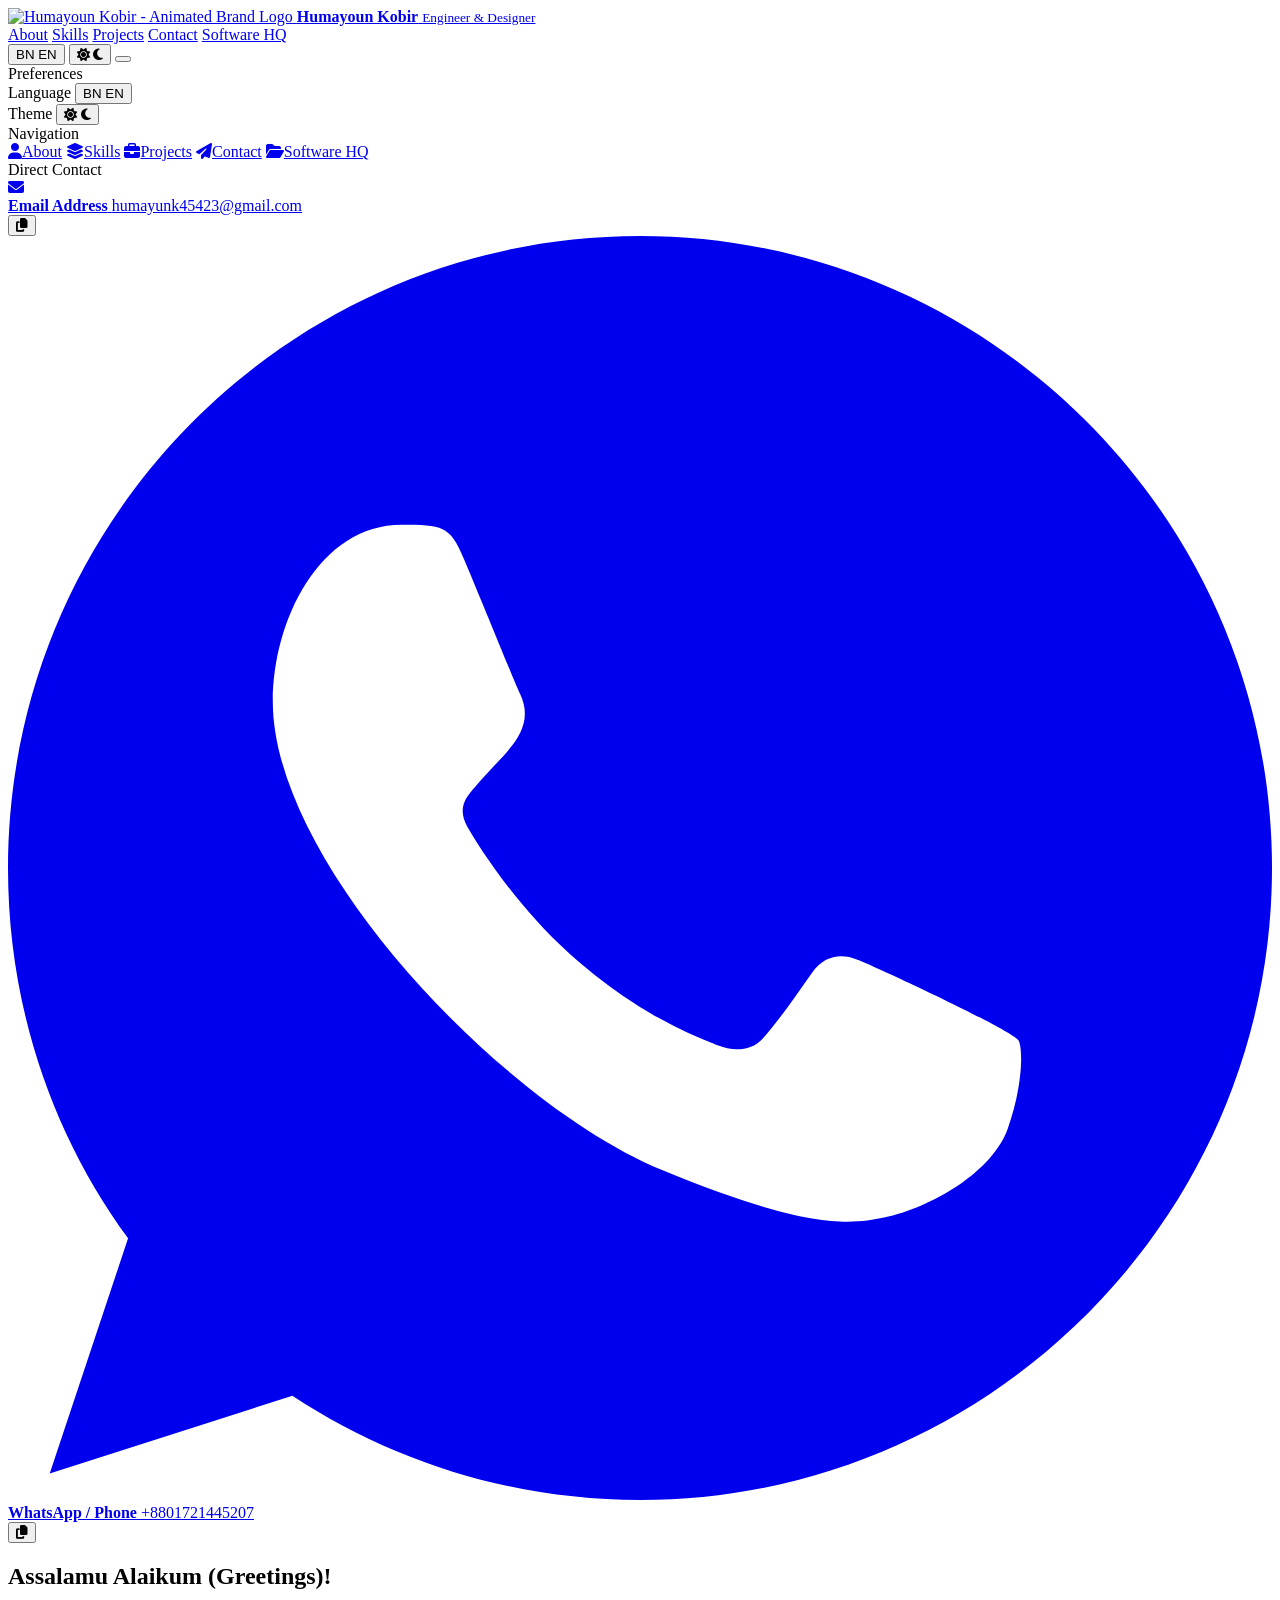
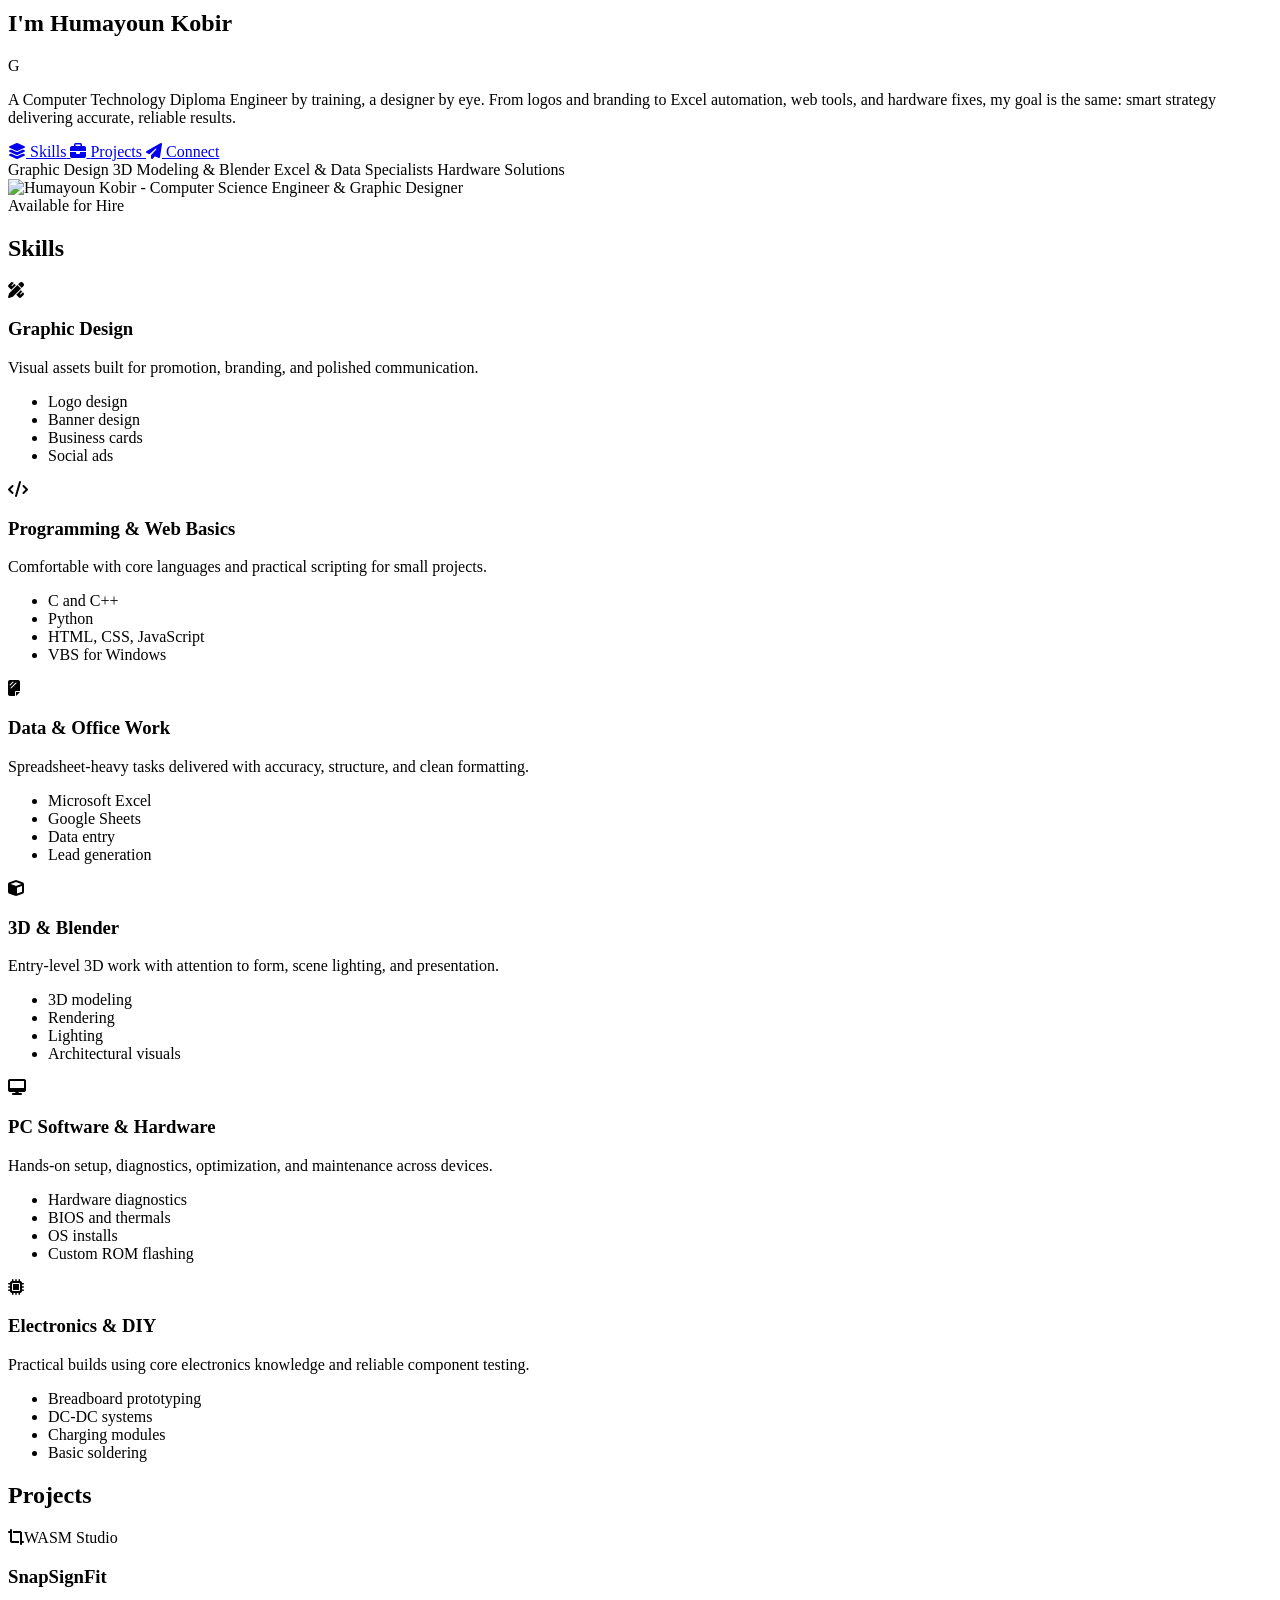
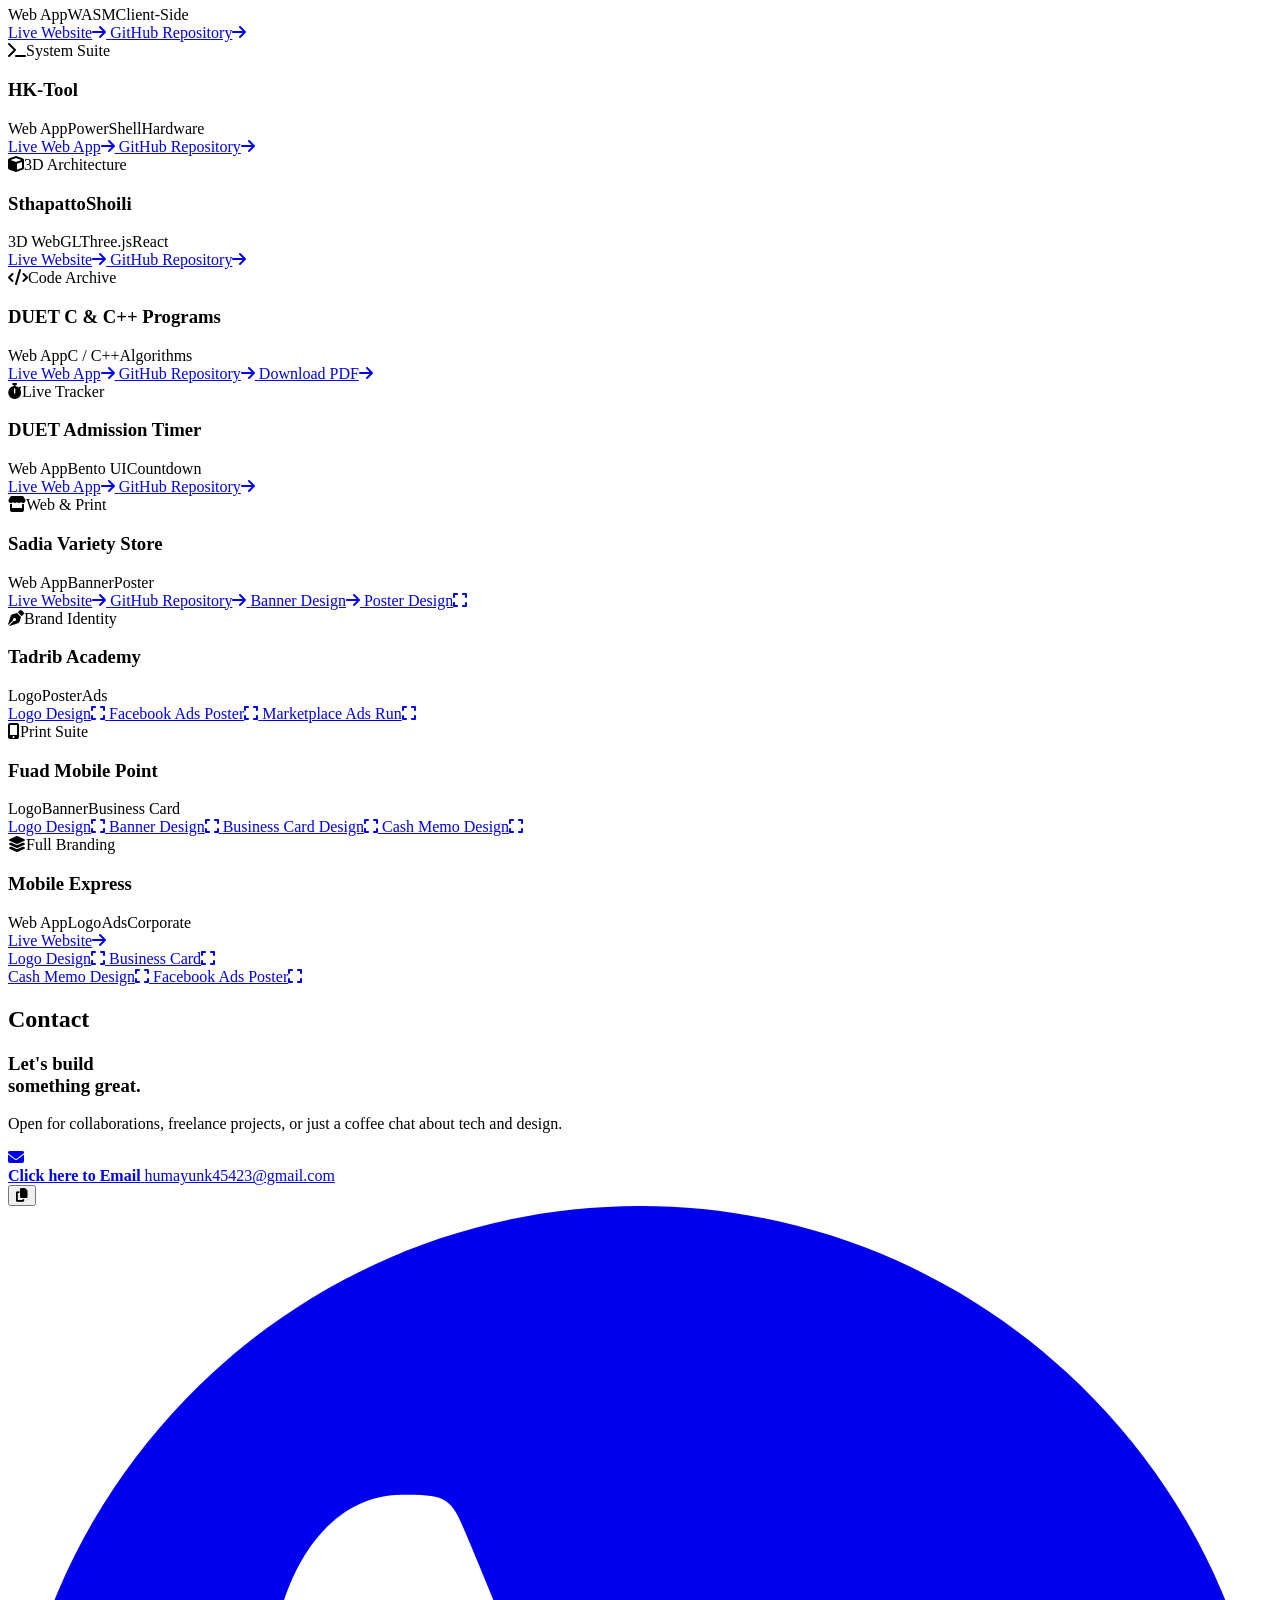
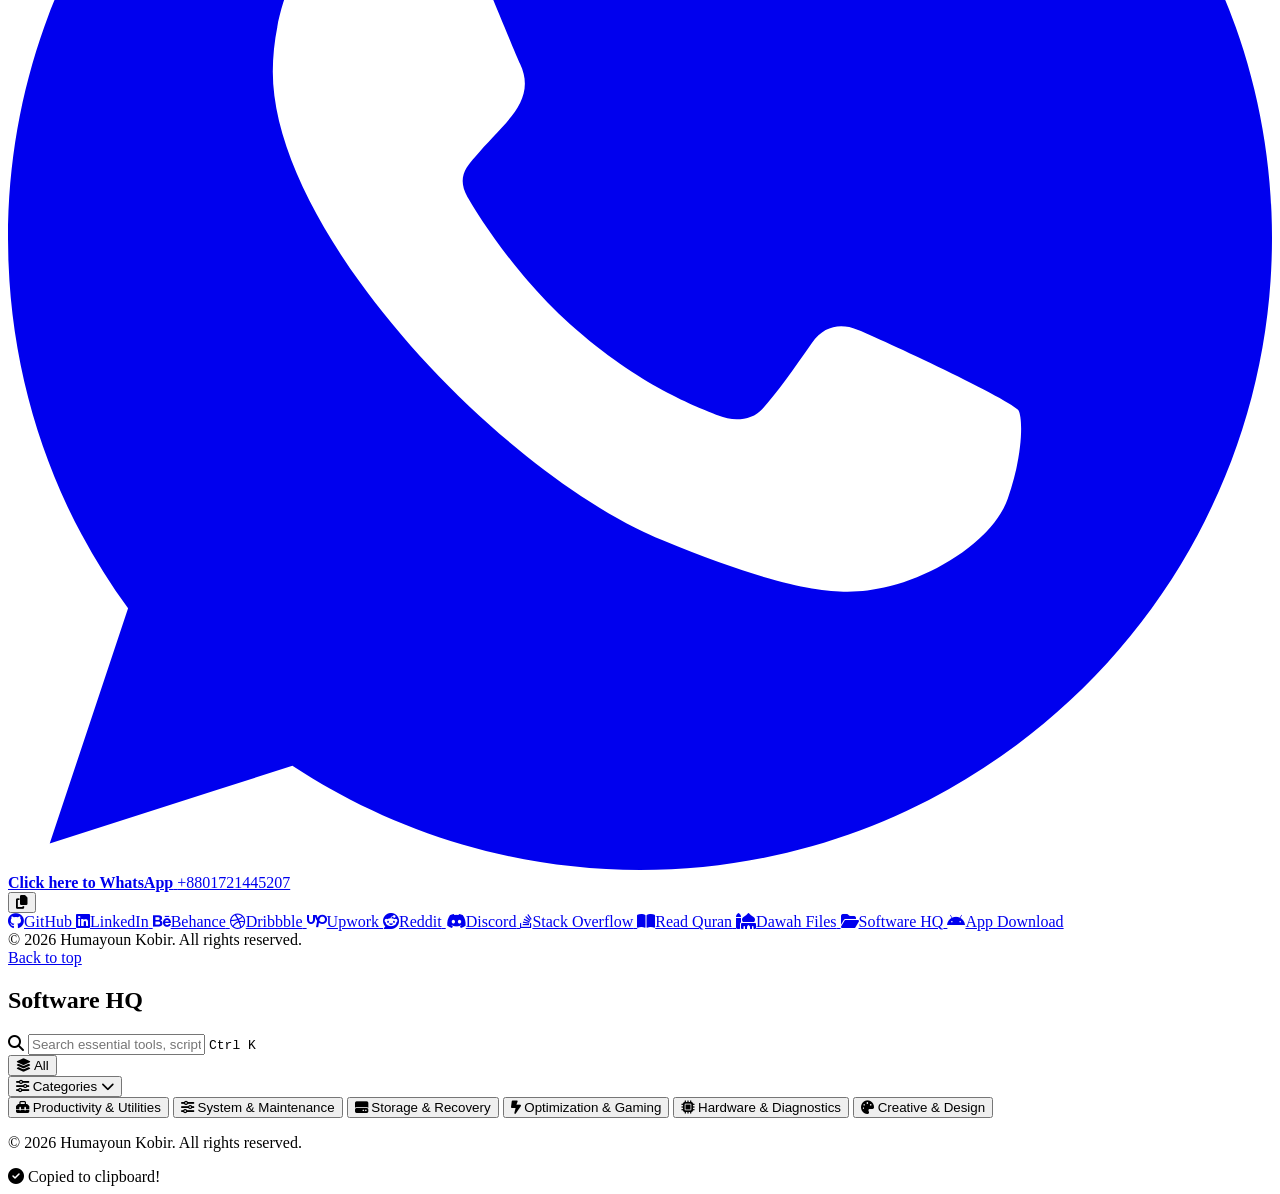
==== index.html @ 921bf29c "Upgrading to Yandex SEO" ====
<!DOCTYPE html>
<html lang="en" data-theme="light">

<head>
    <meta charset="UTF-8">
    <!-- Critical: Theme & Language Sync (runs before render to prevent flash) -->
    <script>
    (function(){
        var savedTheme = localStorage.getItem('portfolio-theme');
        var preferredTheme = savedTheme || (window.matchMedia('(prefers-color-scheme: dark)').matches ? 'dark' : 'light');
        document.documentElement.setAttribute('data-theme', preferredTheme);
        var meta = document.querySelector('meta[name="theme-color"]');
        if(meta) meta.setAttribute('content', preferredTheme === 'dark' ? '#0b0b0b' : '#ffffff');
        if (window.location.hash) { document.documentElement.style.scrollBehavior = 'auto'; }
        var savedLang = localStorage.getItem('portfolio-lang') || 'en';
        document.documentElement.setAttribute('data-lang', savedLang);
        document.documentElement.setAttribute('lang', savedLang);
        if (document.fonts) {
            document.fonts.load('400 1em "Hind Siliguri"');
            document.fonts.load('600 1em "Hind Siliguri"');
            document.fonts.load('700 1em "Hind Siliguri"');
        }
        try {
            var navEntries = window.performance && performance.getEntriesByType && performance.getEntriesByType('navigation');
            var isReload = navEntries && navEntries.length > 0 ? navEntries[0].type === 'reload' : (window.performance && performance.navigation && performance.navigation.type === 1);
            if (sessionStorage.getItem('sl_seen') === '1' && !isReload) {
                document.documentElement.classList.add('sl-bypass');
            }
        } catch (e) {}
    })();
    </script>
    <meta name="viewport" content="width=device-width, initial-scale=1.0">
    <meta name="theme-color" content="#ffffff">
    <link rel="canonical" href="https://humayounkobir.vercel.app/">
    <meta name="robots" content="index, follow, max-image-preview:large, max-snippet:-1, max-video-preview:-1">
    <meta name="googlebot" content="index, follow, max-snippet:-1, max-image-preview:large, max-video-preview:-1">
    <meta name="bingbot" content="index, follow, max-snippet:-1, max-image-preview:large, max-video-preview:-1">
    <meta name="yandex" content="index, follow">
    <meta name="author" content="Humayoun Kobir (Humayun Kabir / হুমায়ূন কবির)">
    <title>Humayoun Kobir | Diploma Engineer & Designer Portfolio</title>
    <meta name="google-site-verification" content="gbt7W1P_KD8WHElfmbnvi2pdLBGnUWCK617A8bAZdS8" />
    <meta name="yandex-verification" content="63a5010cfd8a2f67" />
    <meta name="geo.region" content="BD">
    <meta name="geo.placename" content="Bangladesh">
    <meta name="description"
        content="Official portfolio of Humayoun Kobir (Humayun Kabir / হুমায়ূন কবির) — Diploma Engineer, Designer, 3D Visualizer, and Software HQ creator in Bangladesh.">
    <meta name="keywords"
        content="Humayoun Kobir, Humayun Kabir, হুমায়ূন কবির, হুমায়ুন কবির, Diploma Engineer, Computer Science Engineer, Graphic Designer, 3D Visualizer, Blender, PC Hardware Specialist, Software HQ, humayunk45423, Bangladesh">

    <!-- Dublin Core Metadata (Semantic Web / Academic & Entity Crawlers) -->
    <meta name="DC.title" content="Humayoun Kobir | Diploma Engineer & Designer Portfolio">
    <meta name="DC.creator" content="Humayoun Kobir (Humayun Kabir)">
    <meta name="DC.subject" content="Computer Science, Graphic Design, 3D Modeling, Blender, Software HQ, PC Hardware Optimization">
    <meta name="DC.description" content="Official website and portfolio of Humayoun Kobir (Humayun Kabir / হুমায়ূন কবির), Computer Science Diploma Engineer and Graphic Designer in Bangladesh.">
    <meta name="DC.publisher" content="Humayoun Kobir">
    <meta name="DC.language" content="en, bn">

    <!-- Open Graph / Facebook / LinkedIn / WhatsApp -->
    <meta property="og:type" content="profile">
    <meta property="og:site_name" content="Humayoun Kobir Portfolio">
    <meta property="og:title" content="Humayoun Kobir | Diploma Engineer & Designer Portfolio">
    <meta property="og:description"
        content="Official portfolio of Humayoun Kobir (Humayun Kabir / হুমায়ূন কবির) — Diploma Engineer, Graphic Designer, and 3D Visualizer.">
    <meta property="og:url" content="https://humayounkobir.vercel.app/">
    <meta property="og:image" content="https://humayounkobir.vercel.app/assets/site-images/refined.webp">
    <meta property="og:image:type" content="image/webp">
    <meta property="og:image:alt" content="Humayoun Kobir - Portfolio Preview">
    <meta property="og:locale" content="en_US">
    <meta property="og:locale:alternate" content="bn_BD">
    <meta property="profile:first_name" content="Humayoun">
    <meta property="profile:last_name" content="Kobir">
    <meta property="profile:username" content="humayunk45423">
    <meta property="og:see_also" content="https://github.com/humayunk45423">
    <meta property="og:see_also" content="https://www.linkedin.com/in/humayounkobir/">
    <meta property="og:see_also" content="https://www.behance.net/humayunk45423">
    <meta property="og:see_also" content="https://dribbble.com/humayunk45423">
    <meta property="og:see_also" content="https://www.upwork.com/freelancers/~019f94538da41f401d">

    <!-- Twitter / X Cards -->
    <meta name="twitter:card" content="summary_large_image">
    <meta name="twitter:url" content="https://humayounkobir.vercel.app/">
    <meta name="twitter:title" content="Humayoun Kobir | Diploma Engineer & Designer Portfolio">
    <meta name="twitter:description"
        content="Official portfolio of Humayoun Kobir (Humayun Kabir) — Computer Science Engineer, Graphic Designer, and Software HQ Creator.">
    <meta name="twitter:image" content="https://humayounkobir.vercel.app/assets/site-images/refined.webp">
    <meta name="twitter:image:alt" content="Humayoun Kobir - Portfolio Preview">
    <meta name="format-detection" content="telephone=no">

    <!-- SEO JSON-LD Master Entity Graph (State-of-the-art Knowledge Graph Entity Resolution) -->
    <script type="application/ld+json">
    {
      "@context": "https://schema.org",
      "@graph": [
        {
          "@type": "Person",
          "@id": "https://humayounkobir.vercel.app/#person",
          "name": "Humayoun Kobir",
          "givenName": "Humayoun",
          "familyName": "Kobir",
          "additionalName": "Kabir",
          "alternateName": [
            "Humayun Kabir",
            "Humayun Kobir",
            "Humayoun Kabir",
            "Md. Humayoun Kobir",
            "Md. Humayun Kabir",
            "হুমায়ূন কবির",
            "হুমায়ুন কবির",
            "মোঃ হুমায়ূন কবির",
            "humayunk45423"
          ],
          "disambiguatingDescription": "Humayoun Kobir (widely known as Humayun Kabir or হুমায়ূন কবির) is a Bangladeshi Computer Science Diploma Engineer, Graphic Designer, 3D Visualizer, and creator of Software HQ.",
          "jobTitle": [
            "Computer Science Engineer",
            "Diploma Engineer",
            "Graphic Designer",
            "3D Visualizer",
            "Hardware Specialist"
          ],
          "hasOccupation": [
            {
              "@type": "Occupation",
              "name": "Graphic Designer",
              "skills": "Logo Design, Branding, Banner Design, Adobe Illustrator, Adobe Photoshop"
            },
            {
              "@type": "Occupation",
              "name": "Computer Science Diploma Engineer",
              "skills": "Hardware Diagnostics, Windows Optimization, PC Maintenance, Scripting, Python, C, C++"
            },
            {
              "@type": "Occupation",
              "name": "3D Visualizer",
              "skills": "Blender 3D, Architectural Visuals, Product Modeling, Scene Lighting"
            }
          ],
          "url": "https://humayounkobir.vercel.app/",
          "image": "https://humayounkobir.vercel.app/assets/site-images/refined.webp",
          "nationality": {
            "@type": "Country",
            "name": "Bangladesh"
          },
          "address": {
            "@type": "PostalAddress",
            "addressCountry": "Bangladesh"
          },
          "knowsLanguage": ["en", "bn"],
          "sameAs": [
            "https://github.com/humayunk45423",
            "https://www.linkedin.com/in/humayounkobir/",
            "https://www.behance.net/humayunk45423",
            "https://dribbble.com/humayunk45423",
            "https://www.upwork.com/freelancers/~019f94538da41f401d",
            "https://stackoverflow.com/users/20905785",
            "https://www.reddit.com/user/Great_Media_7280/"
          ],
          "knowsAbout": [
            "Computer Science", 
            "Graphic Design", 
            "3D Modeling", 
            "Blender", 
            "Microsoft Excel", 
            "Hardware Optimization",
            "PC Maintenance",
            "Android ROM Flashing",
            "Software HQ",
            "Software Architecture"
          ],
          "hasOfferCatalog": [
            {
              "@type": "OfferCatalog",
              "name": "Published Web Applications & Software Utilities",
              "itemListElement": [
                {
                  "@type": "WebApplication",
                  "name": "DUET Code",
                  "url": "https://duetcode.vercel.app/",
                  "description": "DUET admission syllabus basic C & C++ programming platform with offline PDF and APK."
                },
                {
                  "@type": "WebApplication",
                  "name": "SnapSignFit",
                  "url": "https://snapsignfit.vercel.app/",
                  "description": "100% client-side photo & signature auto-formatter for Bangladesh govt forms."
                },
                {
                  "@type": "SoftwareApplication",
                  "name": "HK-Tool",
                  "url": "https://hktool.vercel.app/",
                  "description": "Zero-install Windows hardware health inspection & resale valuation utility."
                }
              ]
            },
            {
              "@type": "OfferCatalog",
              "name": "Professional Engineering & Creative Services",
              "itemListElement": [
                {
                  "@type": "Offer",
                  "itemOffered": {
                    "@type": "Service",
                    "name": "Graphic Design & Branding",
                    "description": "Logos, banners, brand identity packages, business cards, and social media advertising."
                  }
                },
                {
                  "@type": "Offer",
                  "itemOffered": {
                    "@type": "Service",
                    "name": "3D Modeling & Rendering",
                    "description": "Blender 3D visual models, architectural previews, and realistic rendering."
                  }
                },
                {
                  "@type": "Offer",
                  "itemOffered": {
                    "@type": "Service",
                    "name": "Data Management & Office Support",
                    "description": "Advanced Microsoft Excel, Google Sheets, lead generation, and structured data entry."
                  }
                },
                {
                  "@type": "Offer",
                  "itemOffered": {
                    "@type": "Service",
                    "name": "Hardware & PC Optimization",
                    "description": "Hardware diagnostics, thermal optimization, BIOS setup, and Windows maintenance."
                  }
                }
              ]
            }
          ]
        },
        {
          "@type": "WebSite",
          "@id": "https://humayounkobir.vercel.app/#website",
          "url": "https://humayounkobir.vercel.app/",
          "name": "Humayoun Kobir (Humayun Kabir) - Official Portfolio & Software HQ",
          "alternateName": [
            "Humayun Kabir Portfolio",
            "Humayoun Kobir Portfolio",
            "হুমায়ূন কবির পোর্টফোলিও",
            "Software HQ by Humayoun Kobir",
            "হুমায়ূন কবির সফটওয়্যার এইচকিউ"
          ],
          "description": "Official website and portfolio of Humayoun Kobir (Humayun Kabir / হুমায়ূন কবির), featuring computer engineering projects, creative design work, 3D modeling, and Software HQ repository.",
          "publisher": {"@id": "https://humayounkobir.vercel.app/#person"},
          "inLanguage": ["en", "bn"]
        },
        {
          "@type": "ProfilePage",
          "@id": "https://humayounkobir.vercel.app/#profilepage",
          "url": "https://humayounkobir.vercel.app/",
          "name": "Humayoun Kobir (Humayun Kabir) - Official Portfolio & Profile",
          "isPartOf": {"@id": "https://humayounkobir.vercel.app/#website"},
          "about": {"@id": "https://humayounkobir.vercel.app/#person"},
          "mainEntity": {"@id": "https://humayounkobir.vercel.app/#person"},
          "inLanguage": ["en", "bn"]
        },
        {
          "@type": "CreativeWork",
          "name": "Sadia Variety Store Branding",
          "author": {"@id": "https://humayounkobir.vercel.app/#person"},
          "description": "Full branding and visual identity for Sadia Variety Store.",
          "url": "https://sadiastore.vercel.app"
        },
        {
          "@type": "SoftwareSourceCode",
          "@id": "https://humayounkobir.vercel.app/#sourcecode",
          "name": "Portfolio",
          "codeRepository": "https://github.com/humayunk45423/Portfolio",
          "programmingLanguage": ["HTML5", "CSS3", "JavaScript"],
          "url": "https://humayounkobir.vercel.app/",
          "author": {"@id": "https://humayounkobir.vercel.app/#person"},
          "isPartOf": {"@id": "https://humayounkobir.vercel.app/#website"}
        }
      ]
    }
    </script>

    <link rel="icon" type="image/svg+xml" href="assets/site-images/Name%20logo.svg">
    <link rel="apple-touch-icon" href="assets/site-images/Name%20logo.svg">
    <link rel="manifest" href="site.webmanifest">
    <meta name="referrer" content="strict-origin-when-cross-origin">

    <!-- Ultra Performance: Resource Hints -->
    <link rel="preconnect" href="https://fonts.googleapis.com">
    <link rel="preconnect" href="https://fonts.gstatic.com" crossorigin>
    <link rel="preconnect" href="https://cdnjs.cloudflare.com">
    <link rel="dns-prefetch" href="https://fonts.googleapis.com">
    <link rel="dns-prefetch" href="https://fonts.gstatic.com">
    <link rel="dns-prefetch" href="https://cdnjs.cloudflare.com">

    <!-- Preload Critical Above-The-Fold LCP Image -->
    <link rel="preload" as="image" href="assets/site-images/refined.webp" type="image/webp">

    <!-- Preload All 4 Hind Siliguri Bengali Font Subsets (400, 500, 600, 700 - Zero FOUT) -->
    <link rel="preload" href="https://fonts.gstatic.com/s/hindsiliguri/v14/ijwTs5juQtsyLLR5jN4cxBEoTI7ax9k0.woff2" as="font" type="font/woff2" crossorigin>
    <link rel="preload" href="https://fonts.gstatic.com/s/hindsiliguri/v14/ijwOs5juQtsyLLR5jN4cxBEoRG_50vQVKxGv.woff2" as="font" type="font/woff2" crossorigin>
    <link rel="preload" href="https://fonts.gstatic.com/s/hindsiliguri/v14/ijwOs5juQtsyLLR5jN4cxBEoREP-0vQVKxGv.woff2" as="font" type="font/woff2" crossorigin>
    <link rel="preload" href="https://fonts.gstatic.com/s/hindsiliguri/v14/ijwOs5juQtsyLLR5jN4cxBEoRCf_0vQVKxGv.woff2" as="font" type="font/woff2" crossorigin>

    <!-- Typography: Pure Modern System (Manrope for EN, Hind Siliguri for BN) -->
    <link href="https://fonts.googleapis.com/css2?family=Hind+Siliguri:wght@400;500;600;700&family=Manrope:wght@400;500;600;700;800;900&display=swap" rel="stylesheet">
    <noscript>
        <link href="https://fonts.googleapis.com/css2?family=Hind+Siliguri:wght@400;500;600;700&family=Manrope:wght@400;500;600;700;800;900&display=swap"
            rel="stylesheet">
        <style>
            .reveal {
                opacity: 1 !important;
                transform: none !important;
            }

            #typing {
                display: none !important;
            }
        </style>
    </noscript>
    <link rel="stylesheet" href="https://cdnjs.cloudflare.com/ajax/libs/font-awesome/6.5.0/css/all.min.css"
        media="print" onload="this.media='all'">

    <link rel="stylesheet" href="style.css?v=32">
    <link rel="stylesheet" href="files.css?v=32">

    <style id="sl-critical-css">
/* ==========================================================================
   HUMAYOUN KOBIR PORTFOLIO — BESPOKE SITE LOADER (v1.0.0)
   Precision CAD Drafting Reticle & Interlocking HK Brand Core
   Paints synchronously before paint; 0 CLS, 60fps GPU transforms
   ========================================================================== */

#site-loader {
  --sl-bg: #ffffff;
  --sl-fg: #050505;
  --sl-accent: #ff6b00;
  --sl-sec: #165844;
  --sl-subtle: rgba(5, 5, 5, 0.08);
  --sl-muted: rgba(5, 5, 5, 0.52);
  --sl-ease: cubic-bezier(0.22, 1, 0.36, 1);
  position: fixed;
  inset: 0;
  z-index: 2147483000;
  display: grid;
  place-items: center;
  background: var(--sl-bg);
  color: var(--sl-fg);
  font-family: var(--font-primary, 'BanglaOneClean', 'Manrope', 'Hind Siliguri', -apple-system, BlinkMacSystemFont, 'Segoe UI', Roboto, sans-serif);
  opacity: 1;
  visibility: visible;
  transition: opacity 0.5s var(--sl-ease), visibility 0s 0.5s;
  will-change: opacity;
  contain: strict;
  user-select: none;
  -webkit-font-smoothing: antialiased;
}

html[data-theme="dark"] #site-loader {
  --sl-bg: #070707;
  --sl-fg: #fdfdfd;
  --sl-accent: #ff6b00;
  --sl-sec: #2a9d8f;
  --sl-subtle: rgba(253, 253, 253, 0.08);
  --sl-muted: rgba(253, 253, 253, 0.6);
}

#site-loader.is-done {
  opacity: 0;
  visibility: hidden;
  pointer-events: none;
}

/* Bypass display when already seen in current session unless hard reload */
html.sl-bypass #site-loader {
  display: none !important;
}

html.sl-bypass.sl-lock {
  overflow: auto !important;
}

.sl-stage {
  display: flex;
  flex-direction: column;
  align-items: center;
  text-align: center;
  gap: 1.15rem;
  max-width: 90vw;
}

/* CAD Drafting Reticle Outer Vessel */
.sl-reticle {
  position: relative;
  width: 112px;
  height: 112px;
  display: grid;
  place-items: center;
}

.sl-reticle-svg {
  position: absolute;
  inset: 0;
  width: 100%;
  height: 100%;
  overflow: visible;
  pointer-events: none;
}

.sl-arc-rotate {
  transform-origin: 56px 56px;
  animation: sl-spin 2.8s linear infinite;
  will-change: transform;
}

.sl-dashed-ring {
  transform-origin: 56px 56px;
  animation: sl-spin-reverse 14s linear infinite;
  will-change: transform;
}

@keyframes sl-spin {
  to { transform: rotate(360deg); }
}

@keyframes sl-spin-reverse {
  to { transform: rotate(-360deg); }
}

/* Central Circular Brand Emblem */
.sl-logo-bezel {
  width: 62px;
  height: 62px;
  border-radius: 50%;
  background: #ffffff;
  display: flex;
  align-items: center;
  justify-content: center;
  box-shadow: 0 4px 18px rgba(0, 0, 0, 0.1), 0 0 0 1px var(--sl-subtle);
  overflow: hidden;
  position: relative;
  z-index: 2;
  transition: transform 0.4s var(--sl-ease), box-shadow 0.4s var(--sl-ease);
}

html[data-theme="dark"] .sl-logo-bezel {
  background: #ffffff;
  box-shadow: 0 4px 22px rgba(0, 0, 0, 0.6), 0 0 0 1px rgba(255, 107, 0, 0.28), 0 0 18px rgba(255, 107, 0, 0.16);
}

.sl-logo-svg {
  width: 52px;
  height: 52px;
  display: block;
}

.sl-logo-bg {
  fill: #ffffff;
}

.sl-logo-mark {
  fill: #000000;
}

html[data-theme="dark"] .sl-logo-bg {
  fill: #ffffff;
}

html[data-theme="dark"] .sl-logo-mark {
  fill: #000000;
}

.sl-logo-img {
  width: 52px;
  height: 52px;
  object-fit: contain;
  border-radius: 50%;
  display: block;
}

/* Microcopy in Site Voice — Symmetrically Balanced 3-Element Tier (~220px length) */
.sl-copy {
  display: flex;
  flex-direction: column;
  align-items: center;
  gap: 0.45rem;
  width: auto;
}

/* 1. Author Name — Holographic Reflective Card Sheen & Interchanging Gradient */
.sl-brand-name {
  display: inline-block;
  font-size: 1.56rem;
  font-weight: 800;
  letter-spacing: 0.038em;
  line-height: 1.22;
  text-align: center;
  white-space: nowrap;
  padding: 0 0.25em 0 0.05em; /* Crucial: padding-right prevents WebKit letter-spacing text-clip cutoff on final glyph */
  background: linear-gradient(
    115deg,
    #047857 0%,
    #059669 20%,
    #10b981 35%,
    #6ee7b7 46%,
    #ffffff 50%,
    #6ee7b7 54%,
    #10b981 65%,
    #059669 80%,
    #047857 100%
  );
  background-size: 250% 100%;
  -webkit-background-clip: text;
  -webkit-text-fill-color: transparent;
  animation: sl-sheen 3.2s ease-in-out infinite;
  filter: drop-shadow(0 2px 10px rgba(16, 185, 129, 0.42)) drop-shadow(0 0 1px rgba(255, 255, 255, 0.6));
}

html[data-theme="dark"] .sl-brand-name {
  background: linear-gradient(
    115deg,
    #ff6200 0%,
    #ff7c0a 18%,
    #ff981a 32%,
    #ffc266 44%,
    #ffffff 50%,
    #ffc266 56%,
    #ff981a 68%,
    #ff7c0a 82%,
    #ff6200 100%
  );
  background-size: 250% 100%;
  -webkit-background-clip: text;
  -webkit-text-fill-color: transparent;
  animation: sl-sheen 3.2s ease-in-out infinite;
  filter: drop-shadow(0 0 0.5px rgba(255, 255, 255, 0.95))
          drop-shadow(0 0 5px rgba(255, 120, 0, 0.8))
          drop-shadow(0 0 16px rgba(255, 95, 0, 0.42));
}

@keyframes sl-sheen {
  0% {
    background-position: 120% center;
  }
  50% {
    background-position: -120% center;
  }
  100% {
    background-position: 120% center;
  }
}

/* 2. Initializing Status Microcopy — Symmetrically Calibrated to match Name Length */
.sl-status-text {
  display: inline-block;
  font-size: 0.675rem;
  letter-spacing: 0.315em;
  text-transform: uppercase;
  color: var(--sl-muted);
  font-weight: 600;
  text-align: center;
  white-space: nowrap;
  line-height: 1.2;
}

/* Clean standard fallback exclusively for Bengali numeral "১" (U+09E7) without extra font downloads */
@font-face {
  font-family: 'BanglaOneClean';
  src: local('Nirmala UI'),
       local('Noto Sans Bengali'),
       local('Kohinoor Bangla'),
       local('Bangla Sangam MN'),
       local('SolaimanLipi'),
       local('Kalpurush'),
       local('Segoe UI'),
       local('Vrinda');
  unicode-range: U+09E7;
}

/* Authentic Bengali Script Typography Standards (Preserves Ligatures, Vowels & Scale) */
html[data-lang="bn"] #site-loader,
html[lang="bn"] #site-loader {
  font-family: 'BanglaOneClean', 'Hind Siliguri', -apple-system, BlinkMacSystemFont, 'Segoe UI', Roboto, sans-serif;
}

html[data-lang="bn"] .sl-brand-name,
html[lang="bn"] .sl-brand-name {
  font-family: 'BanglaOneClean', 'Hind Siliguri', sans-serif !important;
  font-size: 1.76rem;
  font-weight: 700;
  letter-spacing: 0.01em;
  padding: 0 0.15em;
}

html[data-lang="bn"] .sl-status-text,
html[lang="bn"] .sl-status-text {
  font-family: 'BanglaOneClean', 'Hind Siliguri', sans-serif !important;
  font-size: 0.94rem;
  font-weight: 500;
  letter-spacing: normal !important; /* CRITICAL: Must be normal to prevent Brahmic script conjunct separation */
  text-transform: none;
  line-height: 1.3;
}

/* 3. Precision Progress Gauge & In-line Percentage Readout (216px length) */
.sl-meter {
  display: flex;
  align-items: center;
  justify-content: space-between;
  gap: 0.75rem;
  width: 216px;
}

.sl-bar {
  flex: 1;
  height: 5px;
  background: var(--sl-subtle);
  border-radius: 999px;
  overflow: hidden;
  position: relative;
}

/* White / Light mode: Lush Green Gradient Bar */
.sl-bar i {
  display: block;
  height: 100%;
  width: 100%;
  background: linear-gradient(90deg, #059669, #10b981, #34d399);
  transform: scaleX(var(--p, 0));
  transform-origin: left;
  border-radius: 999px;
  will-change: transform;
  box-shadow: 0 0 10px rgba(16, 185, 129, 0.4);
}

/* Dark mode: Radiant Orange Gradient Bar */
html[data-theme="dark"] .sl-bar i {
  background: linear-gradient(90deg, #ea580c, #ff6b00, #fb923c);
  box-shadow: 0 0 12px rgba(255, 107, 0, 0.55);
}

.sl-percent {
  font-size: 0.8125rem;
  font-weight: 700;
  letter-spacing: 0.04em;
  font-variant-numeric: tabular-nums;
  font-feature-settings: "tnum";
  color: var(--sl-muted);
  width: 2.5rem;
  text-align: right;
  line-height: 1;
  flex-shrink: 0;
}

html[data-theme="dark"] .sl-percent {
  color: rgba(253, 253, 253, 0.85);
}

.sr-only {
  position: absolute;
  width: 1px;
  height: 1px;
  padding: 0;
  margin: -1px;
  overflow: hidden;
  clip: rect(0, 0, 0, 0);
  white-space: nowrap;
  border: 0;
}

html.sl-lock {
  overflow: hidden !important;
}

@media (prefers-reduced-motion: reduce) {
  #site-loader *,
  #site-loader {
    animation: none !important;
    transition: opacity 0.2s linear, visibility 0s 0.2s !important;
  }
  .sl-bar i {
    transition: none !important;
  }
}

    </style>
</head>

<body>
    <!-- ==========================================================================
   HUMAYOUN KOBIR PORTFOLIO — BESPOKE SITE LOADER MARKUP (v1.0.0)
   Precision CAD Drafting Reticle & Interlocking HK Brand Core
   ========================================================================== -->
<div id="site-loader" role="status" aria-live="polite" aria-busy="true">
  <div class="sl-stage">
    <!-- Precision CAD Drafting Reticle & Brand Center -->
    <div class="sl-reticle" aria-hidden="true">
      <svg class="sl-reticle-svg" viewBox="0 0 112 112" fill="none" xmlns="http://www.w3.org/2000/svg">
        <defs>
          <linearGradient id="sl-arc-grad" x1="0%" y1="0%" x2="100%" y2="100%">
            <stop offset="0%" stop-color="var(--sl-accent)" stop-opacity="1" />
            <stop offset="60%" stop-color="var(--sl-sec)" stop-opacity="0.85" />
            <stop offset="100%" stop-color="var(--sl-sec)" stop-opacity="0" />
          </linearGradient>
        </defs>
        <!-- Cardinal CAD Reticle Crosshairs (Calipers) -->
        <line x1="56" y1="2" x2="56" y2="10" stroke="var(--sl-accent)" stroke-width="1.5" stroke-linecap="round" opacity="0.85" />
        <line x1="56" y1="102" x2="56" y2="110" stroke="var(--sl-accent)" stroke-width="1.5" stroke-linecap="round" opacity="0.85" />
        <line x1="2" y1="56" x2="10" y2="56" stroke="var(--sl-accent)" stroke-width="1.5" stroke-linecap="round" opacity="0.85" />
        <line x1="102" y1="56" x2="110" y2="56" stroke="var(--sl-accent)" stroke-width="1.5" stroke-linecap="round" opacity="0.85" />
        <!-- Subtle Engineering Coordinate Markers -->
        <circle cx="21" cy="21" r="1.2" fill="var(--sl-muted)" opacity="0.5" />
        <circle cx="91" cy="21" r="1.2" fill="var(--sl-muted)" opacity="0.5" />
        <circle cx="21" cy="91" r="1.2" fill="var(--sl-muted)" opacity="0.5" />
        <circle cx="91" cy="91" r="1.2" fill="var(--sl-muted)" opacity="0.5" />
        <!-- Rotating Dashed Precision Ring -->
        <circle class="sl-dashed-ring" cx="56" cy="56" r="48" stroke="var(--sl-sec)" stroke-width="1" stroke-dasharray="2 7" opacity="0.45" />
        <!-- Rotating Dynamic Calibration Arc -->
        <circle class="sl-arc-rotate" cx="56" cy="56" r="48" stroke="url(#sl-arc-grad)" stroke-width="2.5" stroke-linecap="round" stroke-dasharray="68 235" />
      </svg>
      <div class="sl-logo-bezel">
        <svg class="sl-logo-svg" viewBox="0 0 1080 1080" width="52" height="52" fill="none" xmlns="http://www.w3.org/2000/svg" aria-label="Humayoun Kobir Monogram">
          <path class="sl-logo-bg" d="M748.8,1080H331.2C148.3,1080,0,931.7,0,748.8V331.2C0,148.3,148.3,0,331.2,0h417.6 C931.7,0,1080,148.3,1080,331.2v417.6C1080,931.7,931.7,1080,748.8,1080z" />
          <path class="sl-logo-mark" d="M953.9,826.9c2.9,4.5,5.6,9.2,10.4,17c-48.7-2.1-94.9,4.6-140.7-4.3c-24.5-4.8-43.7-22.1-58.7-44.7 c-38.4-57.8-76.6-115.6-115-173.4c-4.5-6.8-9.3-13.4-16.8-24.1c0,52.2,0.1,99.5-0.1,146.8c0,10.7-0.1,21.7-1.7,32.2 c-7.3,45.8-36.7,70.7-79.7,68.1c-33.1-1.9-64-35.9-65.7-76.3c-1.8-42.4-0.6-85-1-127.5c-0.1-7,2-10.1,8-11.5 c10.3-2.5,20.4-6,32.4-9.6c0,40.8-0.1,80.4,0.1,120.1c0.1,10.1-0.1,20.6,2.2,30.2c4.2,17.4,14.2,28.6,31.3,28.6 c17,0.1,27-9.9,31.3-28.1c0.6-2.4,1.6-4.6,2.5-6.9c0.3-58.1,0.6-116.2,0.9-174.3c17-14,34-27.9,50.9-42.1c8.2-6.8,9.6,3,12.1,6.9 c42.7,64.4,85.1,129,127.4,193.7c14.8,22.6,29,46.2,56.7,49c13.1,1.4,26.4,0.2,41.7,0.2c-17.9-28-34.7-54.6-51.9-80.8 c-38-58-76-116.1-114.7-173.5c-7.4-10.9-6.1-17.1,1-27c54.5-76.4,108.4-153.3,163.8-231.8c-35.9-5.3-66.4-2.3-89.8,32.6 c-32.2,48-66.7,93.8-99.3,141.5C621.7,559.9,528,607.9,416.2,615.6c-17.9,1.2-35.9,1.5-53.7,3.7c-33.7,4.1-51.3,26-52,63.9 c-0.4,22.2,0.1,44.4-0.4,66.6c-1.2,54.5-35.3,93.5-83.4,93.5c-21.3,0-42.9,4.5-63.9-3c-1.4-53.2-1.7-106.5,0.2-159.7 c2.7-76.4,45.7-176.9,149.9-205.8c26.3-7.3,53-9.2,79.9-9.2c12.3,0,24.7,0.1,36.9-1.4c36.5-4.7,54.5-27.6,55.1-69.4 c0.3-24.7-0.3-49.4,0.5-74.1c1.6-48.2,34.1-85,74.7-85.3c39.9-0.3,71.3,35.4,72.9,84.4c1,31,1.7,62.2,0,93.1 c-1.3,23.2-18.7,35.9-33,49.7c-7.4,9.1-7.2,2-7.2-4.4c0-27.2,0.1-54.5,0.2-81.8c0-20.3,0-40.6,0.1-60.8c-0.8-1.6-1.7-3.2-2.3-5 c-7.1-21.1-19.3-31.3-34.5-28.9c-17.8,2.8-29.6,18.5-30.1,41.6c-0.5,22.8-0.2,45.7-0.3,68.5c-0.2,67.7-35.9,112.2-95.4,118.7 c-32.3,3.5-65-1.4-97.2,5.8c-72.6,16.1-125.7,83-129.8,166.5c-1.6,34.2-0.4,68.5-0.9,102.8c-0.1,8.5,1.6,11.9,10.1,12.4 c39.1,2.2,57-16.6,57.2-61.5c0.1-18.4-0.1-36.8,0.3-55.2c1.3-58.9,38.1-103.4,90-107.8c45.2-3.8,90.4-4.3,134.8-18.3 c63.1-19.8,115.4-57.5,156.5-114.8c33.6-46.7,67.1-93.5,99.6-141.3c29.8-43.8,66.6-67.5,117-63.2c31,2.6,62.3,0.5,96.7,0.5 c-18.3,26.4-34.7,50.2-51.2,73.9c-48,68.6-95.9,137.3-144.5,205.4c-7.7,10.7-8.2,17.4-0.5,28.9 C830.6,638.3,892.2,732.7,953.9,826.9z" />
          <path class="sl-logo-mark" d="M161.5,253.3c-0.1-13.4,2.9-17.5,14.7-16.6c23.4,1.8,46.9-2.4,70.3,2.4c37.8,9.9,61.3,41.4,63.2,88.5 c1.5,36.7,0.3,73.5,0.7,110.2c0.1,7.9-2.6,11.3-8.8,13.3c-10.1,3.4-20,7.4-32.1,12c0-40-0.1-78.9,0.1-117.9 c0-10.2-0.3-20.3-2.9-30.1c-6.8-26.6-37.4-43.5-60-33.4c-7.6,3.4-4.3,10.8-4.3,16.3c-0.3,64-0.6,128,0.1,191.9 c0.2,17.4-2.2,31.8-13.7,44.4c-7.5,8.2-13,18.8-19.4,28.3c-1.6,4.3-3.1,8.6-4.7,12.9c-0.9-0.2-1.8-0.3-2.8-0.5c0-9.8,0-19.6,0-29.3 C161.9,448.2,162.1,350.7,161.5,253.3z" />
        </svg>
      </div>
    </div>
    <!-- Microcopy in Site Voice -->
    <div class="sl-copy">
      <span class="sl-brand-name" data-sl-name data-en="Humayoun Kobir" data-bn="হুমায়ুন কবির">Humayoun Kobir</span>
      <span class="sl-status-text" data-sl-status data-en="Initializing portfolio..." data-bn="পোর্টফোলিও প্রস্তুত হচ্ছে...">Initializing portfolio...</span>
    </div>
    <!-- Measurable Progress Gauge & In-line Percentage Readout -->
    <div class="sl-meter">
      <div class="sl-bar" aria-hidden="true"><i></i></div>
      <span class="sl-percent" data-sl-percent>0%</span>
    </div>
  </div>
  <span class="sr-only">Loading Humayoun Kobir portfolio</span>
</div>
<noscript><style>#site-loader{display:none!important}html.sl-lock{overflow:auto!important}</style></noscript>


    <div class="bg" aria-hidden="true">
        <div class="orb o1"></div>
        <div class="orb o2"></div>
        <div class="orb o3"></div>
    </div>

    <div class="shell" id="top">
        <header class="header" id="siteHeader">
            <div class="container">
                <div class="nav-wrap" id="navWrap">
                    <div class="nav-bar-row">
                        <a class="brand" href="#top" aria-label="Go to top">
                            <span class="mark">
                                <img src="assets/site-images/Logo-Animation.webp" alt="Humayoun Kobir - Animated Brand Logo"
                                    width="44" height="44" decoding="async" fetchpriority="high">
                            </span>
                            <span class="brand-text">
                                <strong data-i18n="brand_name">Humayoun Kobir</strong>
                                <small data-i18n="brand_title">Engineer & Designer</small>
                            </span>
                        </a>
                        <nav class="nav" aria-label="Primary navigation">
                            <a href="#about" data-i18n="nav_about">About</a>
                            <a href="#skills" data-i18n="nav_skills">Skills</a>
                            <a href="#projects" data-i18n="nav_projects">Projects</a>
                            <a href="#contact" data-i18n="nav_contact">Contact</a>
                            <a href="files" id="navSoftwareHq" data-i18n="nav_softwarehq">Software HQ</a>
                            <div class="glider" id="navGlider"></div>
                        </nav>
                        <div class="header-controls">
                            <button type="button" class="segmented-toggle lang-toggle" id="langToggle" role="switch" aria-checked="true" data-state="right" aria-label="Toggle Language (English / Bangla)" title="Toggle Language (English / Bangla)">
                                <div class="toggle-slider" aria-hidden="true"></div>
                                <span class="toggle-opt opt-left" data-lang-opt="bn">BN</span>
                                <span class="toggle-opt opt-right" data-lang-opt="en">EN</span>
                            </button>
                            <button type="button" class="segmented-toggle" id="themeToggle" role="switch" aria-checked="false" data-state="left" aria-label="Toggle Theme (Light / Dark)" title="Toggle Theme (Light / Dark)">
                                <div class="toggle-slider" aria-hidden="true"></div>
                                <span class="toggle-opt opt-left sun" data-val="light" aria-label="Light mode">
                                    <i class="fa-solid fa-sun" aria-hidden="true"></i>
                                </span>
                                <span class="toggle-opt opt-right moon" data-val="dark" aria-label="Dark mode">
                                    <i class="fa-solid fa-moon" aria-hidden="true"></i>
                                </span>
                            </button>
                            <button type="button" class="hamburger-btn" id="mobileMenuBtn" aria-label="Open Navigation Menu" aria-expanded="false" aria-controls="mobileNavContent" title="Menu">
                                <span class="hamburger-box" aria-hidden="true">
                                    <span class="hamburger-line line-top"></span>
                                    <span class="hamburger-line line-mid"></span>
                                    <span class="hamburger-line line-bot"></span>
                                </span>
                            </button>
                        </div>
                    </div>

                    <!-- Expanding Menu Content Inside the Actual Navbar Container -->
                    <div class="nav-expanded-content" id="mobileNavContent">
                        <!-- 1. Preferences Section (Center Aligned) -->
                        <div class="nav-expand-section">
                            <div class="nav-expand-title" data-i18n="drawer_preferences_title">Preferences</div>
                            <div class="nav-expand-toggles">
                                <div class="nav-toggle-row">
                                    <span data-i18n="toggle_language_label">Language</span>
                                    <button type="button" class="segmented-toggle lang-toggle" id="langToggleMobile" role="switch" aria-checked="true" data-state="right" aria-label="Toggle Language" title="Toggle Language">
                                        <div class="toggle-slider" aria-hidden="true"></div>
                                        <span class="toggle-opt opt-left" data-lang-opt="bn">BN</span>
                                        <span class="toggle-opt opt-right" data-lang-opt="en">EN</span>
                                    </button>
                                </div>
                                <div class="nav-toggle-row">
                                    <span data-i18n="toggle_theme_label">Theme</span>
                                    <button type="button" class="segmented-toggle" id="themeToggleMobile" role="switch" aria-checked="false" data-state="left" aria-label="Toggle Theme" title="Toggle Theme">
                                        <div class="toggle-slider" aria-hidden="true"></div>
                                        <span class="toggle-opt opt-left sun" data-val="light" aria-label="Light mode">
                                            <i class="fa-solid fa-sun" aria-hidden="true"></i>
                                        </span>
                                        <span class="toggle-opt opt-right moon" data-val="dark" aria-label="Dark mode">
                                            <i class="fa-solid fa-moon" aria-hidden="true"></i>
                                        </span>
                                    </button>
                                </div>
                            </div>
                        </div>

                        <!-- 2. Navigation Section (Center Aligned) -->
                        <div class="nav-expand-section">
                            <div class="nav-expand-title" data-i18n="drawer_nav_title">Navigation</div>
                            <nav class="nav-expand-links" aria-label="Mobile primary navigation">
                                <a href="#about" class="nav-expand-link"><i class="fa-solid fa-user"></i><span data-i18n="nav_about">About</span></a>
                                <a href="#skills" class="nav-expand-link"><i class="fa-solid fa-layer-group"></i><span data-i18n="nav_skills">Skills</span></a>
                                <a href="#projects" class="nav-expand-link"><i class="fa-solid fa-briefcase"></i><span data-i18n="nav_projects">Projects</span></a>
                                <a href="#contact" class="nav-expand-link"><i class="fa-solid fa-paper-plane"></i><span data-i18n="nav_contact">Contact</span></a>
                                <a href="files" class="nav-expand-link" id="mobileNavSoftwareHq"><i class="fa-solid fa-folder-open"></i><span data-i18n="nav_softwarehq">Software HQ</span></a>
                            </nav>
                        </div>

                        <!-- 3. Direct Contact Section (Center Aligned) -->
                        <div class="nav-expand-section">
                            <div class="nav-expand-title" data-i18n="drawer_contact_title">Direct Contact</div>
                            <div class="nav-expand-contacts">
                                <div class="method">
                                    <a href="mailto:humayunk45423@gmail.com" class="method-main" aria-label="Send email">
                                        <div class="method-icon"><i class="fa-solid fa-envelope"></i></div>
                                        <div class="method-text">
                                            <strong data-i18n="contact_email_title">Email Address</strong>
                                            <span>humayunk45423@gmail.com</span>
                                        </div>
                                    </a>
                                    <button class="copy-btn" title="Copy Email" onclick="copyContact('humayunk45423@gmail.com', this)">
                                        <i class="fa-solid fa-copy"></i>
                                    </button>
                                </div>
                                <div class="method">
                                    <a href="https://wa.me/8801721445207" target="_blank" rel="noopener noreferrer nofollow" class="method-main" aria-label="Chat on WhatsApp">
                                        <div class="method-icon">
                                            <svg viewBox="0 0 20 20" fill="currentColor">
                                                <path fill-rule="evenodd" d="M20 10C20 15.51 15.51 20 10 20C7.97 20 6.08 19.39 4.5 18.35L0.66 19.58L1.9 15.86C0.7 14.22 0 12.19 0 10C0 4.49 4.48 0 10 0L10 0C15.51 0 20 4.49 20 10ZM15.99 12.73C15.89 12.56 13.62 11.51 13.44 11.45C13.18 11.35 12.92 11.38 12.72 11.66C12.44 12.06 12.16 12.46 11.94 12.7C11.77 12.89 11.48 12.91 11.24 12.81C10.91 12.67 10.01 12.36 8.89 11.36C8.03 10.59 7.44 9.64 7.27 9.35C7.1 9.05 7.25 8.88 7.39 8.72C7.81 8.2 8.39 7.85 8.1 7.24C8.03 7.1 7.45 5.66 7.2 5.08C7 4.59 6.86 4.57 6.23 4.57C4.93 4.57 4.19 6.08 4.19 7.37C4.19 9.9 7.77 13.71 10.35 14.78C12.65 15.73 13.33 15.64 13.86 15.53C14.62 15.37 15.58 14.8 15.82 14.12C16.06 13.44 16.06 12.86 15.99 12.73Z"></path>
                                            </svg>
                                        </div>
                                        <div class="method-text">
                                            <strong data-i18n="contact_wa_title">WhatsApp / Phone</strong>
                                            <span>+8801721445207</span>
                                        </div>
                                    </a>
                                    <button class="copy-btn" title="Copy Number" onclick="copyContact('+8801721445207', this)">
                                        <i class="fa-solid fa-copy"></i>
                                    </button>
                                </div>
                            </div>
                        </div>
                    </div>
                </div>
            </div>
        </header>

        <main class="page-main">
            <!-- ─── View 1: Portfolio View (Hero, Skills, Projects, Contact, Footer) ─── -->
            <div id="portfolioView" class="spa-view spa-view-active">
                <section class="section hero" id="about" style="content-visibility: visible; contain: none;">
                <div class="container hero-grid">
                    <div class="hero-copy reveal">
                        <h2 data-i18n="hero_greeting">Assalamu Alaikum (Greetings)!</h2>
                        <h1 data-i18n="hero_iam">I'm <span class="hero-name">Humayoun Kobir</span></h1>
                        <div id="typing" aria-hidden="true"></div>
                        <p class="sr-only">Humayoun Kobir (Humayun Kabir / হুমায়ূন কবির) — Computer Science Diploma Engineer, Creative Graphic Designer, 3D Visualizer, Data Specialist, and PC Hardware Specialist in Bangladesh.</p>
                        <p class="about-text" data-i18n="hero_about_text">
                            A Computer Technology Diploma Engineer by training, a designer by eye. From logos and branding to Excel automation, web tools, and hardware fixes, my goal is the same: smart strategy delivering accurate, reliable results.
                        </p>
                        <div class="actions">
                            <a href="#skills" class="btn primary">
                                <i class="fa-solid fa-layer-group"></i>
                                <span data-i18n="btn_skills">Skills</span>
                            </a>
                            <a href="#projects" class="btn secondary">
                                <i class="fa-solid fa-briefcase"></i>
                                <span data-i18n="btn_projects">Projects</span>
                            </a>
                            <a href="#contact" class="btn outline">
                                <i class="fa-solid fa-paper-plane"></i>
                                <span data-i18n="btn_connect">Connect</span>
                            </a>
                        </div>
                        <div class="hero-notes">
                            <span class="hero-note" data-i18n="chip_gd">Graphic Design</span>
                            <span class="hero-note" data-i18n="chip_3d">3D Modeling & Blender</span>
                            <span class="hero-note" data-i18n="chip_excel">Excel & Data Specialists</span>
                            <span class="hero-note" data-i18n="chip_hw">Hardware Solutions</span>
                        </div>
                    </div>

                    <div class="hero-side reveal d1">
                        <div class="portrait">
                            <div class="frame">
                                <img src="assets/site-images/refined.webp"
                                    alt="Humayoun Kobir - Computer Science Engineer & Graphic Designer" width="380"
                                    height="380" decoding="async" loading="eager" fetchpriority="high">
                            </div>
                            <div class="portrait-meta" style="contain: content;">
                                <div class="available">
                                    <span class="dot"></span>
                                    <span data-i18n="available_badge">Available for Hire</span>
                                </div>
                            </div>
                        </div>
                    </div>
                </div>
            </section>

            <section class="section split-section" id="skills">
                <div class="container">
                    <h2 class="section-title reveal" data-i18n="skills_title">Skills</h2>
                    <div class="services-grid">
                        <article class="service-card reveal">
                            <div class="service-icon"><i class="fa-solid fa-pen-ruler"></i></div>
                            <h3 data-i18n="svc1_title">Graphic Design</h3>
                            <p data-i18n="svc1_desc">Visual assets built for promotion, branding, and polished communication.</p>
                            <ul class="chips">
                                <li data-i18n="svc1_c1">Logo design</li>
                                <li data-i18n="svc1_c2">Banner design</li>
                                <li data-i18n="svc1_c3">Business cards</li>
                                <li data-i18n="svc1_c4">Social ads</li>
                            </ul>
                        </article>
                        <article class="service-card reveal d1">
                            <div class="service-icon"><i class="fa-solid fa-code"></i></div>
                            <h3 data-i18n="svc2_title">Programming & Web Basics</h3>
                            <p data-i18n="svc2_desc">Comfortable with core languages and practical scripting for small projects.</p>
                            <ul class="chips">
                                <li data-i18n="svc2_c1">C and C++</li>
                                <li data-i18n="svc2_c2">Python</li>
                                <li data-i18n="svc2_c3">HTML, CSS, JavaScript</li>
                                <li data-i18n="svc2_c4">VBS for Windows</li>
                            </ul>
                        </article>
                        <article class="service-card reveal d2">
                            <div class="service-icon"><i class="fa-solid fa-sheet-plastic"></i></div>
                            <h3 data-i18n="svc3_title">Data & Office Work</h3>
                            <p data-i18n="svc3_desc">Spreadsheet-heavy tasks delivered with accuracy, structure, and clean formatting.</p>
                            <ul class="chips">
                                <li data-i18n="svc3_c1">Microsoft Excel</li>
                                <li data-i18n="svc3_c2">Google Sheets</li>
                                <li data-i18n="svc3_c3">Data entry</li>
                                <li data-i18n="svc3_c4">Lead generation</li>
                            </ul>
                        </article>
                        <article class="service-card reveal">
                            <div class="service-icon"><i class="fa-solid fa-cube"></i></div>
                            <h3 data-i18n="svc4_title">3D & Blender</h3>
                            <p data-i18n="svc4_desc">Entry-level 3D work with attention to form, scene lighting, and presentation.</p>
                            <ul class="chips">
                                <li data-i18n="svc4_c1">3D modeling</li>
                                <li data-i18n="svc4_c2">Rendering</li>
                                <li data-i18n="svc4_c3">Lighting</li>
                                <li data-i18n="svc4_c4">Architectural visuals</li>
                            </ul>
                        </article>
                        <article class="service-card reveal d1">
                            <div class="service-icon"><i class="fa-solid fa-desktop"></i></div>
                            <h3 data-i18n="svc5_title">PC Software & Hardware</h3>
                            <p data-i18n="svc5_desc">Hands-on setup, diagnostics, optimization, and maintenance across devices.</p>
                            <ul class="chips">
                                <li data-i18n="svc5_c1">Hardware diagnostics</li>
                                <li data-i18n="svc5_c2">BIOS and thermals</li>
                                <li data-i18n="svc5_c3">OS installs</li>
                                <li data-i18n="svc5_c4">Custom ROM flashing</li>
                            </ul>
                        </article>
                        <article class="service-card reveal d2">
                            <div class="service-icon"><i class="fa-solid fa-microchip"></i></div>
                            <h3 data-i18n="svc6_title">Electronics & DIY</h3>
                            <p data-i18n="svc6_desc">Practical builds using core electronics knowledge and reliable component testing.</p>
                            <ul class="chips">
                                <li data-i18n="svc6_c1">Breadboard prototyping</li>
                                <li data-i18n="svc6_c2">DC-DC systems</li>
                                <li data-i18n="svc6_c3">Charging modules</li>
                                <li data-i18n="svc6_c4">Basic soldering</li>
                            </ul>
                        </article>
                    </div>
                </div>
            </section>

            <section class="section split-section" id="projects">
                <div class="container">
                    <h2 class="section-title reveal" data-i18n="projects_title">Projects</h2>
                    <div class="projects-grid">
                        <article class="project-card reveal">
                            <div class="project-content">
                                <div class="project-visual-head"><span class="project-visual-icon" aria-hidden="true"><i class="fa-solid fa-crop-simple"></i></span><span class="project-visual-badge" data-i18n="proj1_badge">WASM Studio</span></div>
                                <h3 data-i18n="proj1_title">SnapSignFit</h3>
                                <div class="project-tags"><span class="tag" data-i18n="tag_webapp">Web App</span><span class="tag" data-i18n="tag_wasm">WASM</span><span class="tag" data-i18n="tag_clientside">Client-Side</span></div>
                                <div class="project-links">
                                    <a href="https://snapsignfit.vercel.app" target="_blank"
                                        rel="noopener noreferrer" class="project-link"
                                        title="Visit SnapSignFit Live Website">
                                        <span data-i18n="lnk_live_website">Live Website</span><i class="fa-solid fa-arrow-right"></i>
                                    </a>
                                    <a href="https://github.com/humayunk45423/SnapSignFit" target="_blank"
                                        rel="noopener noreferrer" class="project-link"
                                        title="View SnapSignFit GitHub Repository">
                                        <span data-i18n="lnk_github_repo">GitHub Repository</span><i class="fa-solid fa-arrow-right"></i>
                                    </a>
                                </div>
                            </div>
                        </article>

                        <article class="project-card reveal d1">
                            <div class="project-content">
                                <div class="project-visual-head"><span class="project-visual-icon" aria-hidden="true"><i class="fa-solid fa-terminal"></i></span><span class="project-visual-badge" data-i18n="proj2_badge">System Suite</span></div>
                                <h3 data-i18n="proj2_title">HK-Tool</h3>
                                <div class="project-tags"><span class="tag" data-i18n="tag_webapp">Web App</span><span class="tag" data-i18n="tag_powershell">PowerShell</span><span class="tag" data-i18n="tag_hardware">Hardware</span></div>
                                <div class="project-links">
                                    <a href="https://hktool.vercel.app" target="_blank"
                                        rel="noopener noreferrer" class="project-link"
                                        title="Visit HK-Tool Live Web App">
                                        <span data-i18n="lnk_live_webapp">Live Web App</span><i class="fa-solid fa-arrow-right"></i>
                                    </a>
                                    <a href="https://github.com/humayunk45423/HK-Tool" target="_blank"
                                        rel="noopener noreferrer" class="project-link"
                                        title="View HK-Tool GitHub Repository">
                                        <span data-i18n="lnk_github_repo">GitHub Repository</span><i class="fa-solid fa-arrow-right"></i>
                                    </a>
                                </div>
                            </div>
                        </article>

                        <article class="project-card reveal d2">
                            <div class="project-content">
                                <div class="project-visual-head"><span class="project-visual-icon" aria-hidden="true"><i class="fa-solid fa-cube"></i></span><span class="project-visual-badge" data-i18n="proj3_badge">3D Architecture</span></div>
                                <h3 data-i18n="proj3_title">SthapattoShoili</h3>
                                <div class="project-tags"><span class="tag" data-i18n="tag_3d_webgl">3D WebGL</span><span class="tag" data-i18n="tag_threejs">Three.js</span><span class="tag" data-i18n="tag_react">React</span></div>
                                <div class="project-links">
                                    <a href="https://sthapottoshoili.vercel.app" target="_blank"
                                        rel="noopener noreferrer" class="project-link"
                                        title="Visit SthapottoShoili Live 3D Experience">
                                        <span data-i18n="lnk_live_website">Live Website</span><i class="fa-solid fa-arrow-right"></i>
                                    </a>
                                    <a href="https://github.com/humayunk45423/SthapottoShoili" target="_blank"
                                        rel="noopener noreferrer" class="project-link"
                                        title="View SthapottoShoili GitHub Repository">
                                        <span data-i18n="lnk_github_repo">GitHub Repository</span><i class="fa-solid fa-arrow-right"></i>
                                    </a>
                                </div>
                            </div>
                        </article>

                        <article class="project-card reveal">
                            <div class="project-content">
                                <div class="project-visual-head"><span class="project-visual-icon" aria-hidden="true"><i class="fa-solid fa-code"></i></span><span class="project-visual-badge" data-i18n="proj4_badge">Code Archive</span></div>
                                <h3 data-i18n="proj4_title">DUET C & C++ Programs</h3>
                                <div class="project-tags"><span class="tag" data-i18n="tag_webapp">Web App</span><span class="tag" data-i18n="tag_cpp">C / C++</span><span class="tag" data-i18n="tag_algorithms">Algorithms</span></div>
                                <div class="project-links">
                                    <a href="https://duetcode.vercel.app" target="_blank"
                                        rel="noopener noreferrer" class="project-link"
                                        title="Visit DUET Code Live Explorer Web App">
                                        <span data-i18n="lnk_live_webapp">Live Web App</span><i class="fa-solid fa-arrow-right"></i>
                                    </a>
                                    <a href="https://github.com/humayunk45423/C-Cpp-Basic-programmes" target="_blank"
                                        rel="noopener noreferrer" class="project-link"
                                        title="View DUET C & C++ Programs GitHub Repository">
                                        <span data-i18n="lnk_github_repo">GitHub Repository</span><i class="fa-solid fa-arrow-right"></i>
                                    </a>
                                    <a href="https://github.com/humayunk45423/C-Cpp-Basic-programmes/raw/main/DUET%20C%20%26%20C%2B%2B%20Programs.pdf" target="_blank"
                                        rel="noopener noreferrer" class="project-link"
                                        title="Download DUET Admission C & C++ PDF">
                                        <span data-i18n="lnk_download_pdf">Download PDF</span><i class="fa-solid fa-arrow-right"></i>
                                    </a>
                                </div>
                            </div>
                        </article>

                        <article class="project-card reveal d1">
                            <div class="project-content">
                                <div class="project-visual-head"><span class="project-visual-icon" aria-hidden="true"><i class="fa-solid fa-stopwatch"></i></span><span class="project-visual-badge" data-i18n="proj5_badge">Live Tracker</span></div>
                                <h3 data-i18n="proj5_title">DUET Admission Timer</h3>
                                <div class="project-tags"><span class="tag" data-i18n="tag_webapp">Web App</span><span class="tag" data-i18n="tag_bentoui">Bento UI</span><span class="tag" data-i18n="tag_countdown">Countdown</span></div>
                                <div class="project-links">
                                    <a href="https://duettimer.vercel.app" target="_blank"
                                        rel="noopener noreferrer" class="project-link"
                                        title="Visit DUET Timer Live Web App">
                                        <span data-i18n="lnk_live_webapp">Live Web App</span><i class="fa-solid fa-arrow-right"></i>
                                    </a>
                                    <a href="https://github.com/humayunk45423/DUET-Timer" target="_blank"
                                        rel="noopener noreferrer" class="project-link"
                                        title="View DUET Timer GitHub Repository">
                                        <span data-i18n="lnk_github_repo">GitHub Repository</span><i class="fa-solid fa-arrow-right"></i>
                                    </a>
                                </div>
                            </div>
                        </article>

                        <article class="project-card reveal d2">
                            <div class="project-content">
                                <div class="project-visual-head"><span class="project-visual-icon" aria-hidden="true"><i class="fa-solid fa-store"></i></span><span class="project-visual-badge" data-i18n="proj6_badge">Web & Print</span></div>
                                <h3 data-i18n="proj6_title">Sadia Variety Store</h3>
                                <div class="project-tags"><span class="tag" data-i18n="tag_webapp">Web App</span><span class="tag" data-i18n="tag_banner">Banner</span><span class="tag" data-i18n="tag_poster">Poster</span></div>
                                <div class="project-links">
                                    <a href="https://sadiastore.vercel.app" target="_blank"
                                        rel="noopener noreferrer" class="project-link"
                                        title="Visit Sadia Variety Store Live Website">
                                        <span data-i18n="lnk_live_website">Live Website</span><i class="fa-solid fa-arrow-right"></i>
                                    </a>
                                    <a href="https://github.com/humayunk45423/SadiaVarietyStore" target="_blank"
                                        rel="noopener noreferrer" class="project-link"
                                        title="View Sadia Variety Store GitHub Repository">
                                        <span data-i18n="lnk_github_repo">GitHub Repository</span><i class="fa-solid fa-arrow-right"></i>
                                    </a>
                                    <a href="https://maps.app.goo.gl/M4JL9vnC1bjpBjrp7" target="_blank"
                                        rel="noopener noreferrer nofollow" class="project-link"
                                        title="View Sadia Variety Store Banner Design">
                                        <span data-i18n="lnk_banner_design">Banner Design</span><i class="fa-solid fa-arrow-right"></i>
                                    </a>
                                    <a href="assets/site-images/sadia-variety-store-poster.webp" target="_blank"
                                        rel="noopener noreferrer" class="project-link"
                                        title="View Sadia Variety Store Poster Work">
                                        <span data-i18n="lnk_poster_design">Poster Design</span><i class="fa-solid fa-expand"></i>
                                    </a>
                                </div>
                            </div>
                        </article>

                        <article class="project-card reveal">
                            <div class="project-content">
                                <div class="project-visual-head"><span class="project-visual-icon" aria-hidden="true"><i class="fa-solid fa-pen-nib"></i></span><span class="project-visual-badge" data-i18n="proj8_badge">Brand Identity</span></div>
                                <h3 data-i18n="proj8_title">Tadrib Academy</h3>
                                <div class="project-tags"><span class="tag" data-i18n="tag_logo">Logo</span><span class="tag" data-i18n="tag_poster">Poster</span><span class="tag" data-i18n="tag_ads">Ads</span></div>
                                <div class="project-links">
                                    <a href="assets/site-images/tadrib-academy-logo.webp"
                                        target="_blank" rel="noopener noreferrer" class="project-link"
                                        title="View Tadrib Academy Logo Project">
                                        <span data-i18n="lnk_logo_design">Logo Design</span><i class="fa-solid fa-expand"></i>
                                    </a>
                                    <a href="assets/site-images/tadrib-academy-facebook-ad.webp" target="_blank"
                                        rel="noopener noreferrer" class="project-link"
                                        title="View Facebook Ads Designs">
                                        <span data-i18n="lnk_fb_ads">Facebook Ads Poster</span><i class="fa-solid fa-expand"></i>
                                    </a>
                                    <a href="assets/site-images/tadrib-academy-marketplace-ad.webp" target="_blank"
                                        rel="noopener noreferrer" class="project-link"
                                        title="View Marketplace Marketing Work">
                                        <span data-i18n="lnk_mkt_ads">Marketplace Ads Run</span><i class="fa-solid fa-expand"></i>
                                    </a>
                                </div>
                            </div>
                        </article>

                        <article class="project-card reveal d1">
                            <div class="project-content">
                                <div class="project-visual-head"><span class="project-visual-icon" aria-hidden="true"><i class="fa-solid fa-mobile-screen-button"></i></span><span class="project-visual-badge" data-i18n="proj9_badge">Print Suite</span></div>
                                <h3 data-i18n="proj9_title">Fuad Mobile Point</h3>
                                <div class="project-tags"><span class="tag" data-i18n="tag_logo">Logo</span><span class="tag" data-i18n="tag_banner">Banner</span><span class="tag" data-i18n="tag_bcard">Business Card</span></div>
                                <div class="project-links">
                                    <a href="assets/site-images/fuad-mobile-point-logo.webp" target="_blank"
                                        rel="noopener noreferrer" class="project-link"
                                        title="View Fuad Mobile Point Logo Design">
                                        <span data-i18n="lnk_logo_design">Logo Design</span><i class="fa-solid fa-expand"></i>
                                    </a>
                                    <a href="assets/site-images/fuad-mobile-point-banner.webp" target="_blank"
                                        rel="noopener noreferrer" class="project-link"
                                        title="View Fuad Mobile Point Banner Design">
                                        <span data-i18n="lnk_banner_design">Banner Design</span><i class="fa-solid fa-expand"></i>
                                    </a>
                                    <a href="assets/site-images/fuad-mobile-point-business-card.webp" target="_blank"
                                        rel="noopener noreferrer" class="project-link"
                                        title="View Fuad Mobile Point Business Card Design">
                                        <span data-i18n="lnk_card_design">Business Card Design</span><i class="fa-solid fa-expand"></i>
                                    </a>
                                    <a href="assets/site-images/fuad-mobile-point-cash-memo.webp" target="_blank"
                                        rel="noopener noreferrer" class="project-link"
                                        title="View Fuad Mobile Point Cash Memo Design">
                                        <span data-i18n="lnk_cash_memo">Cash Memo Design</span><i class="fa-solid fa-expand"></i>
                                    </a>
                                </div>
                            </div>
                        </article>

                        <article class="project-card reveal d2">
                            <div class="project-content">
                                <div class="project-visual-head"><span class="project-visual-icon" aria-hidden="true"><i class="fa-solid fa-layer-group"></i></span><span class="project-visual-badge" data-i18n="proj7_badge">Full Branding</span></div>
                                <h3 data-i18n="proj7_title">Mobile Express</h3>
                                <div class="project-tags"><span class="tag" data-i18n="tag_webapp">Web App</span><span class="tag" data-i18n="tag_logo">Logo</span><span class="tag" data-i18n="tag_ads">Ads</span><span class="tag" data-i18n="tag_corporate">Corporate</span></div>
                                <div class="project-links">
                                    <a href="https://mobileexpress.vercel.app" target="_blank"
                                        rel="noopener noreferrer" class="project-link"
                                        title="Visit Mobile Express Live Web App">
                                        <span data-i18n="lnk_live_website">Live Website</span><i class="fa-solid fa-arrow-right"></i>
                                    </a>
                                    <div class="project-links-row">
                                        <a href="assets/site-images/mobile-express-logo.webp" target="_blank"
                                            rel="noopener noreferrer" class="project-link"
                                            title="View Mobile Express Logo Design">
                                            <span data-i18n="lnk_logo_design">Logo Design</span><i class="fa-solid fa-expand"></i>
                                        </a>
                                        <a href="assets/site-images/mobile-express-business-card.webp" target="_blank"
                                            rel="noopener noreferrer" class="project-link" title="View Mobile Express Business Card">
                                            <span data-i18n="lnk_business_card">Business Card</span><i class="fa-solid fa-expand"></i>
                                        </a>
                                    </div>
                                    <a href="assets/site-images/mobile-express-cash-memo.webp" target="_blank"
                                        rel="noopener noreferrer" class="project-link" title="View Mobile Express Cash Memo Design">
                                        <span data-i18n="lnk_cash_memo">Cash Memo Design</span><i class="fa-solid fa-expand"></i>
                                    </a>
                                    <a href="assets/site-images/mobile-express-facebook-ad.webp" target="_blank"
                                        rel="noopener noreferrer" class="project-link" title="View Mobile Express Facebook Ads">
                                        <span data-i18n="lnk_fb_ads">Facebook Ads</span><i class="fa-solid fa-expand"></i>
                                    </a>
                                </div>
                            </div>
                        </article>
                    </div>
                </div>
            </section>

            <section class="section split-section" id="contact">
                <div class="container">
                    <h2 class="section-title reveal" data-i18n="contact_section_title">Contact</h2>
                    <div class="contact-layout">
                        <div class="contact-info reveal">
                            <h3 data-i18n="contact_title">Let's build<br>something great.</h3>
                        <p class="about-text" data-i18n="contact_text">Open for collaborations, freelance projects, or just a coffee chat about tech and design.</p>
                        <div class="contact-methods">
                            <div class="method" id="mailMethod">
                                <a href="mailto:humayunk45423@gmail.com" class="method-main" aria-label="Send email">
                                    <div class="method-icon"><i class="fa-solid fa-envelope"></i></div>
                                    <div class="method-text">
                                        <strong data-i18n="contact_email_btn">Click here to Email</strong>
                                        <span id="emailText">humayunk45423@gmail.com</span>
                                    </div>
                                </a>
                                <button class="copy-btn" title="Copy Email"
                                    onclick="copyContact('humayunk45423@gmail.com', this)">
                                    <i class="fa-solid fa-copy"></i>
                                </button>
                            </div>
                            <div class="method" id="waMethod">
                                <a href="https://wa.me/8801721445207" target="_blank" rel="noopener noreferrer nofollow"
                                    class="method-main" aria-label="Chat on WhatsApp">
                                    <div class="method-icon">
                                        <svg viewBox="0 0 20 20" fill="currentColor">
                                            <path fill-rule="evenodd"
                                                d="M20 10C20 15.51 15.51 20 10 20C7.97 20 6.08 19.39 4.5 18.35L0.66 19.58L1.9 15.86C0.7 14.22 0 12.19 0 10C0 4.49 4.48 0 10 0L10 0C15.51 0 20 4.49 20 10ZM15.99 12.73C15.89 12.56 13.62 11.51 13.44 11.45C13.18 11.35 12.92 11.38 12.72 11.66C12.44 12.06 12.16 12.46 11.94 12.7C11.77 12.89 11.48 12.91 11.24 12.81C10.91 12.67 10.01 12.36 8.89 11.36C8.03 10.59 7.44 9.64 7.27 9.35C7.1 9.05 7.25 8.88 7.39 8.72C7.81 8.2 8.39 7.85 8.1 7.24C8.03 7.1 7.45 5.66 7.2 5.08C7 4.59 6.86 4.57 6.23 4.57C4.93 4.57 4.19 6.08 4.19 7.37C4.19 9.9 7.77 13.71 10.35 14.78C12.65 15.73 13.33 15.64 13.86 15.53C14.62 15.37 15.58 14.8 15.82 14.12C16.06 13.44 16.06 12.86 15.99 12.73Z">
                                            </path>
                                        </svg>
                                    </div>
                                    <div class="method-text">
                                        <strong data-i18n="contact_wa_btn">Click here to WhatsApp</strong>
                                        <span id="waText">+8801721445207</span>
                                    </div>
                                </a>
                                <button class="copy-btn" title="Copy Number"
                                    onclick="copyContact('+8801721445207', this)">
                                    <i class="fa-solid fa-copy"></i>
                                </button>
                            </div>
                        </div>
                    </div>

                    <div class="social-grid reveal d1">
                        <a href="https://github.com/humayunk45423" target="_blank" rel="noopener noreferrer"
                            class="social-item">
                            <i class="fa-brands fa-github"></i><span data-i18n="social_github">GitHub</span>
                        </a>
                        <a href="https://www.linkedin.com/in/humayounkobir/" target="_blank"
                            rel="noopener noreferrer" class="social-item">
                            <i class="fa-brands fa-linkedin"></i><span data-i18n="social_linkedin">LinkedIn</span>
                        </a>
                        <a href="https://www.behance.net/humayunk45423" target="_blank"
                            rel="noopener noreferrer" class="social-item">
                            <i class="fa-brands fa-behance"></i><span data-i18n="social_behance">Behance</span>
                        </a>
                        <a href="https://dribbble.com/humayunk45423" target="_blank" rel="noopener noreferrer"
                            class="social-item">
                            <i class="fa-brands fa-dribbble"></i><span data-i18n="social_dribbble">Dribbble</span>
                        </a>
                        <a href="https://www.upwork.com/freelancers/~019f94538da41f401d" target="_blank"
                            rel="noopener noreferrer" class="social-item">
                            <i class="fa-brands fa-upwork"></i><span data-i18n="social_upwork">Upwork</span>
                        </a>
                        <a href="https://www.reddit.com/user/Great_Media_7280/" target="_blank"
                            rel="noopener noreferrer" class="social-item">
                            <i class="fa-brands fa-reddit"></i><span data-i18n="social_reddit">Reddit</span>
                        </a>
                        <a href="https://discord.gg/t6SJQwdj" target="_blank" rel="noopener noreferrer"
                            class="social-item">
                            <i class="fa-brands fa-discord"></i><span data-i18n="social_discord">Discord</span>
                        </a>
                        <a href="https://stackoverflow.com/users/20905785" target="_blank"
                            rel="noopener noreferrer" class="social-item">
                            <i class="fa-brands fa-stack-overflow"></i><span data-i18n="social_stackoverflow">Stack Overflow</span>
                        </a>
                        <a href="https://muslimbangla.com/quran" target="_blank" rel="noopener noreferrer nofollow"
                            class="social-item">
                            <i class="fa-solid fa-book-open"></i><span data-i18n="social_quran">Read Quran</span>
                        </a>
                        <a href="https://drive.google.com/drive/folders/13VIzyy7N3K6mcx4eBnc7XTe4E-SxVGEG"
                            target="_blank" rel="noopener noreferrer nofollow" class="social-item">
                            <i class="fa-solid fa-mosque"></i><span data-i18n="social_dawah">Dawah Files</span>
                        </a>
                        <a href="files" class="social-item">
                            <i class="fa-solid fa-folder-open"></i><span data-i18n="social_softwarehq">Software HQ</span>
                        </a>
                        <a href="https://github.com/humayunk45423/Portfolio/releases/download/v1.0/Humayoun.Kobir.apk"
                            class="social-item" aria-label="Download Humayoun Kobir Android App" role="link"
                            rel="noopener noreferrer">
                            <i class="fa-brands fa-android" aria-hidden="true"></i><span data-i18n="social_app_dl">App Download</span>
                        </a>
                    </div>
                </div>
            </div>
        </section>
                <footer class="container footer">
                    <span data-i18n="footer_copyright">&copy; 2026 Humayoun Kobir. All rights reserved.</span>
                    <div class="footer-links">
                        <a href="#top" data-i18n="footer_back_top">Back to top</a>
                    </div>
                </footer>
            </div>

            <!-- ─── View 2: Software HQ View (Instant In-Page SPA Module) ─── -->
            <div id="softwareHqView" class="spa-view spa-view-hidden">
                <div class="container">
                    <div class="files-layout" id="mainLayout">
                        <section class="explorer-header">
                            <div class="header-top">
                                <h2 class="section-title" data-i18n="shq_title">Software HQ</h2>
                            </div>

                            <div class="controls-row">
                                <div class="search-box" role="search">
                                    <i class="fa-solid fa-magnifying-glass" aria-hidden="true"></i>
                                    <input type="text" id="fileSearch" placeholder="Search essential tools, scripts, commands..." aria-label="Search tools and utilities">
                                    <kbd class="search-kbd" id="searchKbd" title="Press Ctrl+K or / to search"><span class="kbd-mod">Ctrl</span> K</kbd>
                                </div>

                                <div class="category-pills" role="tablist" aria-label="Filter software categories">
                                    <button class="pill active" id="pillAll" data-category="all" role="tab" aria-selected="true" type="button"><i class="fa-solid fa-layer-group" aria-hidden="true"></i> <span data-i18n="cat_all">All</span></button>
                                    
                                    <div class="category-dropdown-wrapper">
                                        <button class="pill dropdown-btn" id="catDropdownBtn" type="button" aria-haspopup="true" aria-expanded="false" aria-label="Select category">
                                            <i class="fa-solid fa-sliders" id="catDropdownIcon" aria-hidden="true"></i>
                                            <span id="catDropdownLabel" data-i18n="cat_categories">Categories</span>
                                            <i class="fa-solid fa-chevron-down chevron-icon" aria-hidden="true"></i>
                                        </button>
                                        <div class="category-dropdown-menu" id="catDropdownMenu" role="menu" aria-label="Categories menu">
                                            <button class="dropdown-item" data-category="utilities" role="menuitem" type="button">
                                                <i class="fa-solid fa-toolbox" aria-hidden="true"></i> Productivity &amp; Utilities
                                            </button>
                                            <button class="dropdown-item" data-category="system" role="menuitem" type="button">
                                                <i class="fa-solid fa-sliders" aria-hidden="true"></i> System &amp; Maintenance
                                            </button>
                                            <button class="dropdown-item" data-category="storage" role="menuitem" type="button">
                                                <i class="fa-solid fa-hard-drive" aria-hidden="true"></i> Storage &amp; Recovery
                                            </button>
                                            <button class="dropdown-item" data-category="optimization" role="menuitem" type="button">
                                                <i class="fa-solid fa-bolt-lightning" aria-hidden="true"></i> Optimization &amp; Gaming
                                            </button>
                                            <button class="dropdown-item" data-category="diagnostics" role="menuitem" type="button">
                                                <i class="fa-solid fa-microchip" aria-hidden="true"></i> Hardware &amp; Diagnostics
                                            </button>
                                            <button class="dropdown-item" data-category="creative" role="menuitem" type="button">
                                                <i class="fa-solid fa-palette" aria-hidden="true"></i> Creative &amp; Design
                                            </button>
                                        </div>
                                    </div>
                                </div>
                            </div>
                        </section>

                        <div id="explorerView" class="active"></div>

                        <div id="detailView">
                            <div class="detail-page" id="detailContent"></div>
                        </div>
                    </div>
                </div>
                <footer class="footer container">
                    <p data-i18n="footer_copyright">&copy; 2026 Humayoun Kobir. All rights reserved.</p>
                </footer>
            </div>
        </main>
    </div>

    <div class="copy-toast" id="copyToast" role="status" aria-live="polite"><i class="fa-solid fa-circle-check"></i> Copied to clipboard!</div>

    <script src="script.js?v=33" defer></script>
    <script src="files.js?v=32" defer></script>


    <!-- Interactive Photo Viewer / Lightbox Modal -->
    <div id="photoViewerModal" class="photo-viewer-modal" role="dialog" aria-modal="true" aria-label="Photo Viewer" hidden>
        <!-- Blurred Backdrop -->
        <div class="photo-viewer-backdrop" id="photoViewerBackdrop"></div>

        <!-- Header Bar -->
        <header class="photo-viewer-header">
            <div class="photo-viewer-info">
                <div class="photo-viewer-badge">
                    <i class="fa-solid fa-image" aria-hidden="true"></i>
                    <span id="photoViewerCounter">1 / 1</span>
                </div>
                <div class="photo-viewer-text">
                    <h3 id="photoViewerTitle" class="photo-viewer-title">Project Graphic</h3>
                    <span id="photoViewerSubtitle" class="photo-viewer-subtitle">Design Preview</span>
                </div>
            </div>

            <div class="photo-viewer-actions">
                <!-- Zoom Controls -->
                <div class="photo-viewer-zoom-bar" role="toolbar" aria-label="Zoom controls">
                    <button type="button" class="photo-viewer-btn" id="photoViewerZoomOut" title="Zoom Out (-)" aria-label="Zoom Out">
                        <i class="fa-solid fa-minus" aria-hidden="true"></i>
                    </button>
                    <button type="button" class="photo-viewer-btn zoom-level-btn" id="photoViewerZoomReset" title="Reset Zoom (100%)" aria-label="Reset Zoom">
                        <span id="photoViewerZoomText">100%</span>
                    </button>
                    <button type="button" class="photo-viewer-btn" id="photoViewerZoomIn" title="Zoom In (+)" aria-label="Zoom In">
                        <i class="fa-solid fa-plus" aria-hidden="true"></i>
                    </button>
                </div>

                <!-- Download / Open Original -->
                <a id="photoViewerDownload" href="#" download class="photo-viewer-btn" title="Download Image" aria-label="Download Image" target="_blank" rel="noopener noreferrer">
                    <i class="fa-solid fa-download" aria-hidden="true"></i>
                </a>

                <!-- Top Right Cross / Close Button -->
                <button type="button" class="photo-viewer-btn photo-viewer-close" id="photoViewerClose" title="Close (Esc)" aria-label="Close viewer">
                    <i class="fa-solid fa-xmark" aria-hidden="true"></i>
                </button>
            </div>
        </header>

        <!-- Main Stage -->
        <div class="photo-viewer-stage" id="photoViewerStage">
            <button type="button" class="photo-viewer-nav-btn prev" id="photoViewerPrev" title="Previous Image (Left Arrow)" aria-label="Previous image">
                <i class="fa-solid fa-chevron-left" aria-hidden="true"></i>
            </button>

            <div class="photo-viewer-viewport" id="photoViewerViewport">
                <div class="photo-viewer-track" id="photoViewerTrack">
                    <!-- Dynamic 3-slide window (prev, curr, next) -->
                </div>
            </div>

            <button type="button" class="photo-viewer-nav-btn next" id="photoViewerNext" title="Next Image (Right Arrow)" aria-label="Next image">
                <i class="fa-solid fa-chevron-right" aria-hidden="true"></i>
            </button>
        </div>

        <!-- Footer Hint -->
        <footer class="photo-viewer-footer">
            <span class="photo-viewer-hint">
                <kbd>Scroll</kbd> or <kbd>Double-click</kbd> to zoom &bull; <kbd>Drag</kbd> to pan &bull; <kbd>←</kbd> <kbd>→</kbd> navigate &bull; <kbd>Esc</kbd> to close
            </span>
        </footer>
    </div>

    <!-- Vercel Web Analytics -->
    <script defer src="https://cdn.vercel-insights.com/v1/script.js"></script>
    <script id="sl-critical-js">
/**
 * HUMAYOUN KOBIR PORTFOLIO — BESPOKE SITE LOADER (v1.0.0)
 * Real readiness signals, session-aware bypass on internal navigation,
 * and hard-reload re-activation support.
 */
(() => {
  const el = document.getElementById('site-loader');
  if (!el) return;
  const root = document.documentElement;

  // Check if current visit is a reload (F5 / Ctrl+R / browser refresh)
  let isReload = false;
  try {
    const navEntries = window.performance && performance.getEntriesByType && performance.getEntriesByType('navigation');
    if (navEntries && navEntries.length > 0) {
      isReload = navEntries[0].type === 'reload';
    } else if (window.performance && performance.navigation) {
      isReload = performance.navigation.type === 1;
    }
  } catch (e) {}

  let seen = false;
  try {
    seen = sessionStorage.getItem('sl_seen') === '1';
  } catch (e) {}

  // One-time only per session: Bypass on subsequent page navigations (e.g. going to Software HQ),
  // unless user initiates a hard reload.
  if ((seen && !isReload) || root.classList.contains('sl-bypass')) {
    if (el && el.parentNode) el.remove();
    root.classList.remove('sl-lock');
    return;
  }

  const DURATION = 1680; // Exactly 1.68 seconds
  const t0 = performance.now();

  // Sync bilingual microcopy immediately
  const isBn = root.getAttribute('data-lang') === 'bn' || root.getAttribute('lang') === 'bn';
  const nameEl = el.querySelector('[data-sl-name]');
  const statusEl = el.querySelector('[data-sl-status]');
  if (isBn) {
    if (nameEl) nameEl.textContent = nameEl.getAttribute('data-bn') || 'হুমায়ুন কবির';
    if (statusEl) statusEl.textContent = statusEl.getAttribute('data-bn') || 'পোর্টফোলিও প্রস্তুত হচ্ছে...';
  }

  const bar = el.querySelector('.sl-bar i');
  const pctEl = el.querySelector('[data-sl-percent]');
  const toBnNum = (num) => String(num).replace(/\d/g, d => '০১২৩৪৫৬৭৮৯'[d]);

  // Ensure initial 0% state is clamped and cleanly painted
  if (bar) el.style.setProperty('--p', '0');
  if (pctEl) pctEl.textContent = isBn ? '০%' : '0%';

  let done = false;

  const finish = () => {
    if (done) return;
    done = true;
    if (bar) el.style.setProperty('--p', '1');
    if (pctEl) pctEl.textContent = isBn ? '১০০%' : '100%';

    el.classList.add('is-done');
    el.setAttribute('aria-busy', 'false');
    root.classList.remove('sl-lock');
    try {
      sessionStorage.setItem('sl_seen', '1');
    } catch (e) {}
    setTimeout(() => {
      if (el && el.parentNode) el.remove();
      window.dispatchEvent(new CustomEvent('loader:done'));
    }, 550);
  };

  // 60fps/120fps synchronized progress & percentage tick across exactly 1.68s
  const step = (now) => {
    if (done) return;
    const currentTime = (typeof now === 'number' && now > 0) ? now : performance.now();
    const elapsed = Math.max(0, currentTime - t0);
    const progress = Math.min(1, Math.max(0, elapsed / DURATION));

    // Smooth natural easing: begins briskly, smoothly glides to 100%
    const pEased = Math.min(1, Math.max(0, 1 - Math.pow(1 - progress, 1.35)));

    if (bar) {
      el.style.setProperty('--p', pEased.toFixed(4));
    }
    if (pctEl) {
      const pct = Math.min(100, Math.max(0, Math.round(pEased * 100)));
      pctEl.textContent = isBn ? `${toBnNum(pct)}%` : `${pct}%`;
    }

    if (progress < 1) {
      requestAnimationFrame(step);
    } else {
      finish();
    }
  };

  requestAnimationFrame(step);
  root.classList.add('sl-lock');
})();

    </script>
    <!-- Invisible Font Pre-warm Beacon: Ensures Hind Siliguri is pre-rendered in memory for zero-lag toggle -->
    <div aria-hidden="true" style="position:fixed;width:0;height:0;overflow:hidden;opacity:0;pointer-events:none;z-index:-9999;">
        <span style="font-family:'Hind Siliguri';font-weight:400;">বাংলা হুমায়ূন কবির সফটওয়্যার ভান্ডার</span>
        <span style="font-family:'Hind Siliguri';font-weight:500;">বাংলা হুমায়ূন কবির সফটওয়্যার ভান্ডার</span>
        <span style="font-family:'Hind Siliguri';font-weight:600;">বাংলা হুমায়ূন কবির সফটওয়্যার ভান্ডার</span>
        <span style="font-family:'Hind Siliguri';font-weight:700;">বাংলা হুমায়ূন কবির সফটওয়্যার ভান্ডার</span>
    </div>
</body>

</html>
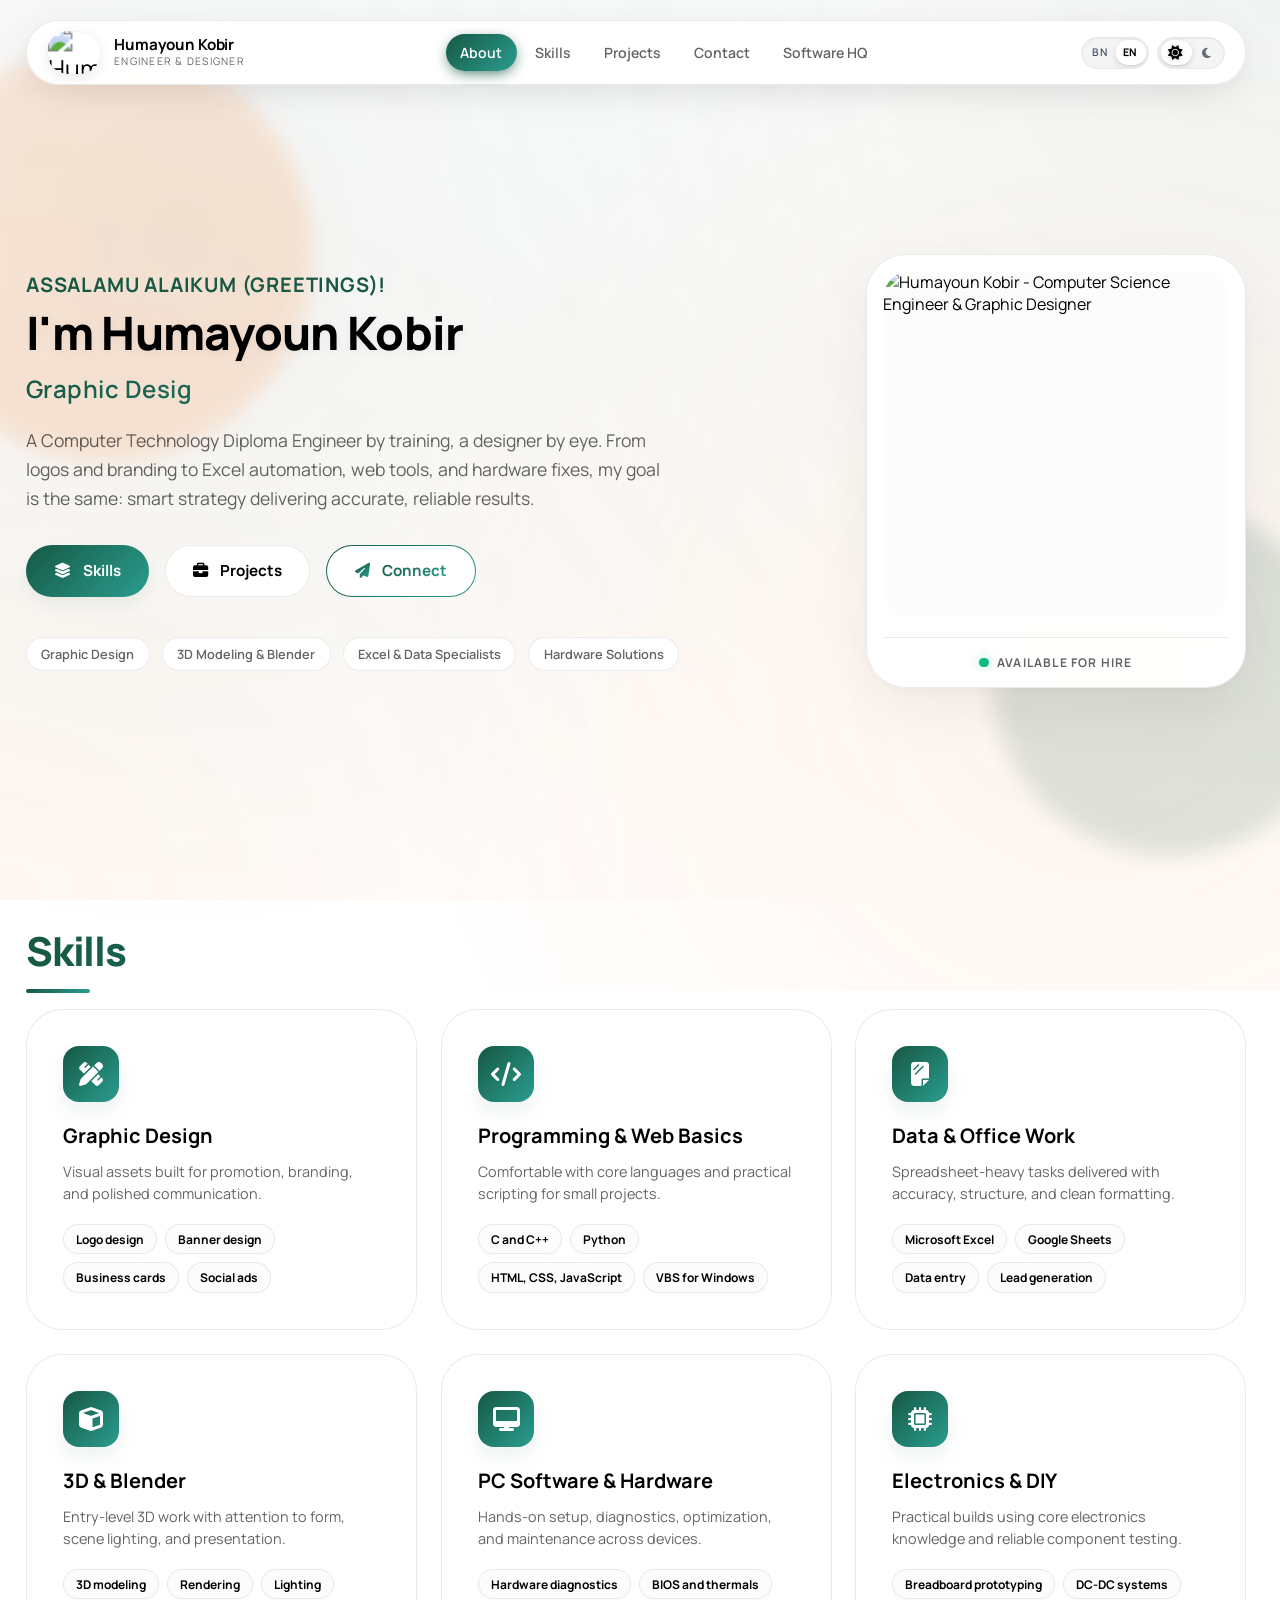
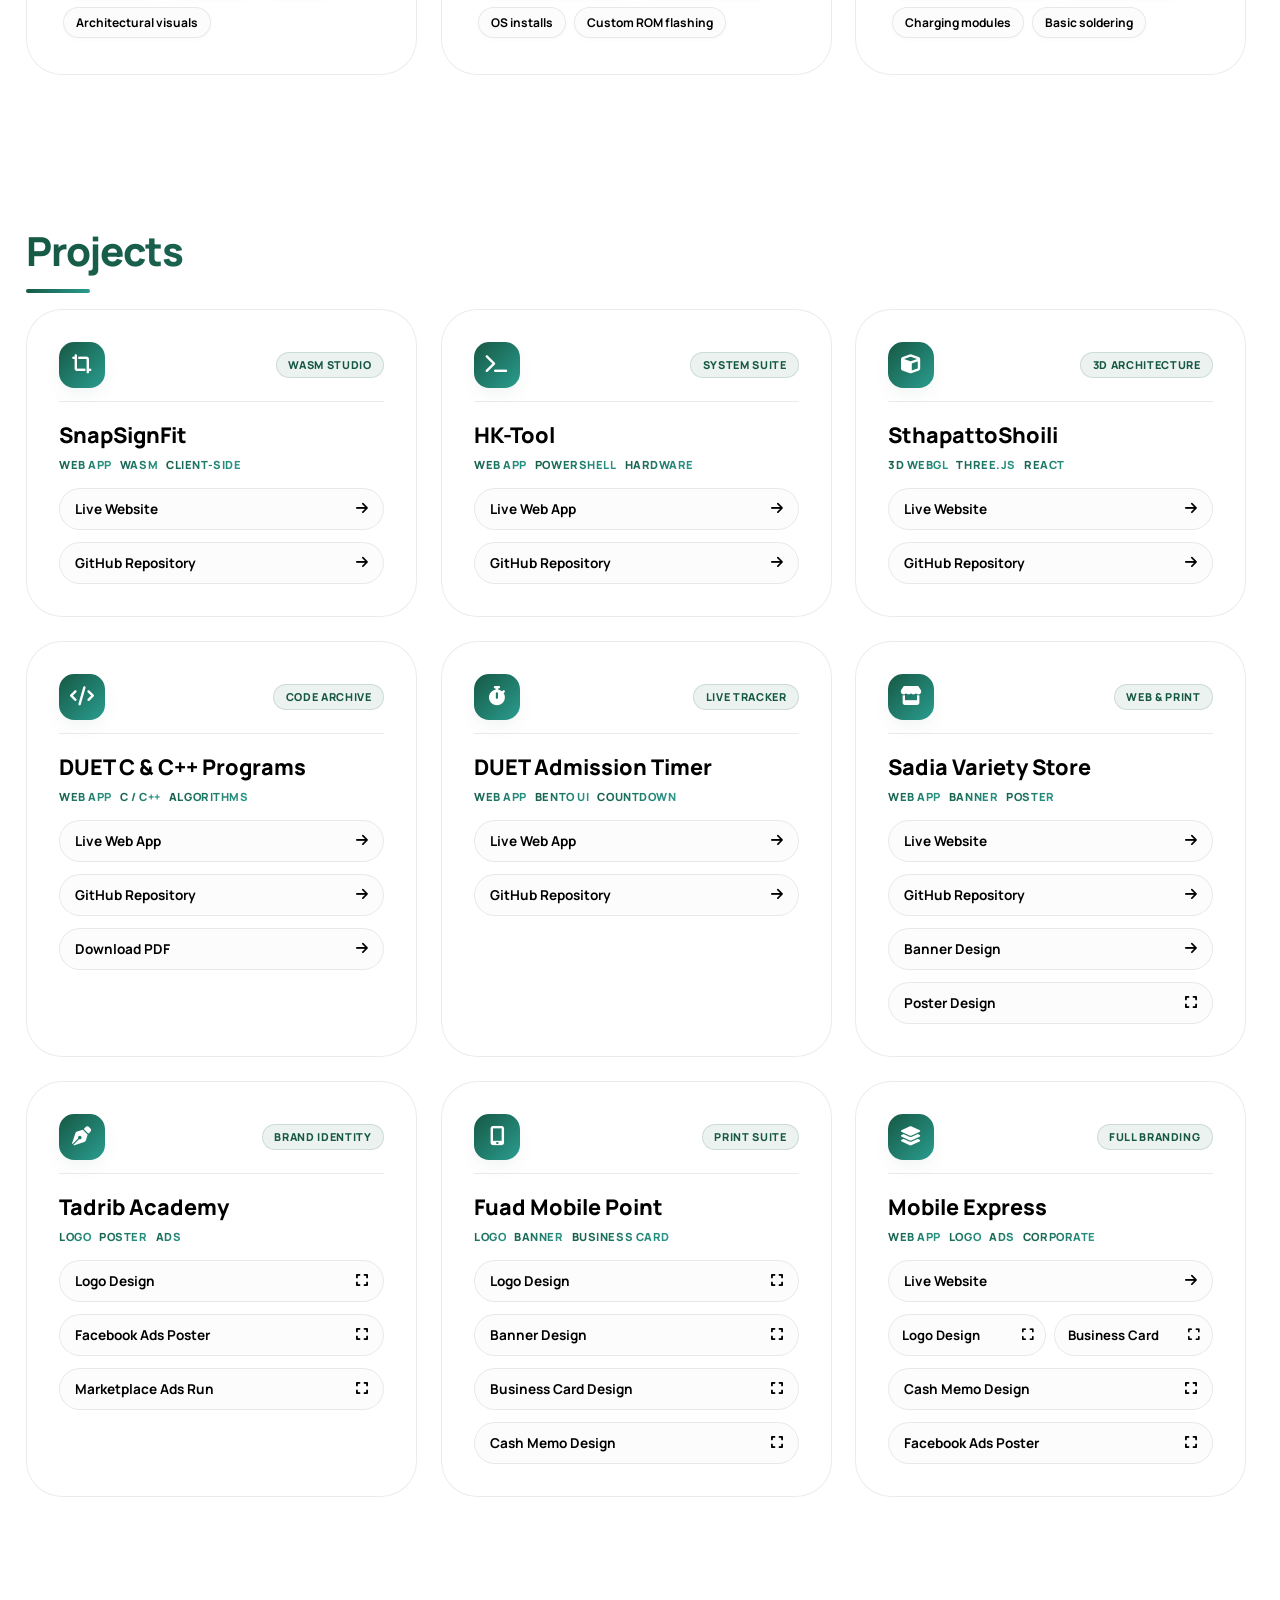
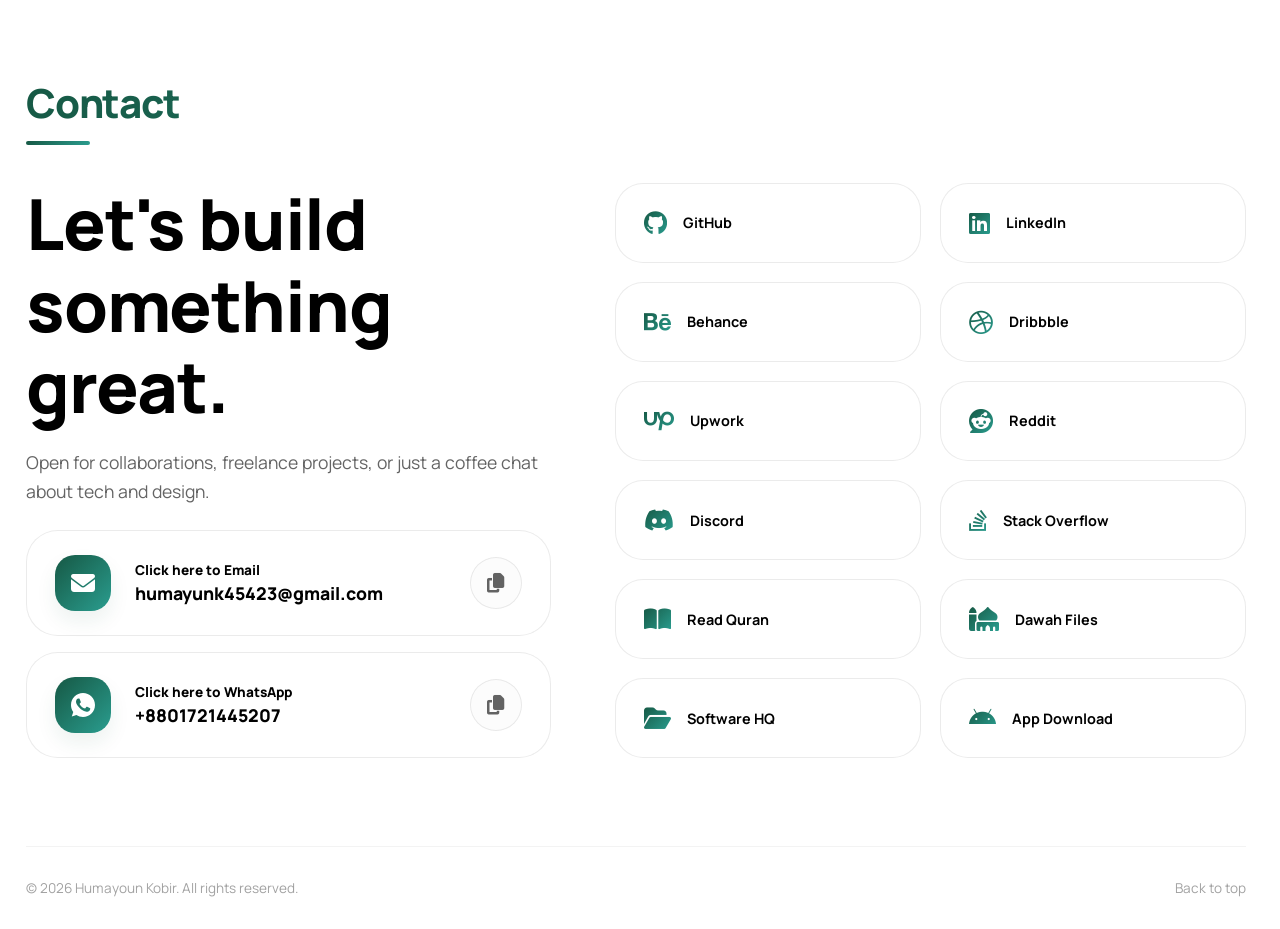
==== commit 3bd8d26a: "Updating the top nav bar selector pill" ====
--- a/index.html
+++ b/index.html
@@ -319,8 +319,8 @@
     <link rel="stylesheet" href="https://cdnjs.cloudflare.com/ajax/libs/font-awesome/6.5.0/css/all.min.css"
         media="print" onload="this.media='all'">
 
-    <link rel="stylesheet" href="style.css?v=32">
-    <link rel="stylesheet" href="files.css?v=32">
+    <link rel="stylesheet" href="style.css?v=34">
+    <link rel="stylesheet" href="files.css?v=34">
 
     <style id="sl-critical-css">
 /* ==========================================================================
@@ -1403,8 +1403,8 @@
 
     <div class="copy-toast" id="copyToast" role="status" aria-live="polite"><i class="fa-solid fa-circle-check"></i> Copied to clipboard!</div>
 
-    <script src="script.js?v=33" defer></script>
-    <script src="files.js?v=32" defer></script>
+    <script src="script.js?v=34" defer></script>
+    <script src="files.js?v=34" defer></script>
 
 
     <!-- Interactive Photo Viewer / Lightbox Modal -->
--- a/style.css
+++ b/style.css
@@ -0,0 +1,3592 @@
+:root {
+            color-scheme: light;
+            --black: #000000;
+            --white: #ffffff;
+            --orange: #ff6b00;
+            --green: #165844;
+            --bg: var(--white);
+            --bg2: #fcfcfc;
+            --card: var(--bg2);
+            --surface: rgba(255, 255, 255, .98);
+            --surface2: var(--white);
+            --nav: rgba(255, 255, 255, .98);
+            --text: var(--black);
+            --muted: rgba(5, 5, 5, .62);
+            --line: rgba(5, 5, 5, .08);
+            --accent: var(--green);
+            --secondary: var(--orange);
+            --accent-ink: var(--white);
+            --soft: rgba(22, 88, 68, .08);
+            --soft2: rgba(255, 107, 0, .1);
+            --shadow: 0 20px 60px rgba(0, 0, 0, .05), 0 4px 12px rgba(0, 0, 0, .03);
+            --shadow2: 0 10px 30px rgba(0, 0, 0, .04);
+            --l1: rgba(22, 88, 68, .12);
+            --l2: rgba(255, 107, 0, .14);
+            --l3: rgba(22, 88, 68, .05);
+            --accent-line: rgba(22, 88, 68, .15);
+            --px: 18%;
+            --py: 18%;
+            --grid: rgba(0, 0, 0, .04);
+            --bezier: cubic-bezier(0.2, 0.8, 0.2, 1);
+            --vibrant-gradient: linear-gradient(135deg, var(--accent), #2a9d8f);
+        }
+
+        html[data-theme=dark] {
+            color-scheme: dark;
+            --bg: #070707;
+            --bg2: #0c0c0c;
+            --card: var(--bg2);
+            --surface: rgba(22, 22, 22, .98);
+            --surface2: rgba(35, 35, 35, 0.98);
+            --nav: rgba(10, 10, 10, .98);
+            --text: #fdfdfd;
+            --muted: rgba(240, 240, 240, .7);
+            --line: rgba(255, 255, 255, .08);
+            --accent: var(--orange);
+            --secondary: var(--green);
+            --accent-ink: var(--black);
+            --soft: rgba(255, 107, 0, .18);
+            --soft2: rgba(22, 88, 68, .12);
+            --shadow: 0 30px 90px rgba(0, 0, 0, .8);
+            --shadow2: 0 18px 44px rgba(0, 0, 0, .4);
+            --l1: rgba(255, 107, 0, .18);
+            --l2: rgba(22, 88, 68, .14);
+            --l3: rgba(255, 255, 255, .04);
+            --accent-line: rgba(255, 107, 0, .28);
+            --grid: rgba(255, 255, 255, .03);
+            --vibrant-gradient: linear-gradient(135deg, #ff7a00, #ffba00);
+            --aura: radial-gradient(circle at top right, rgba(255, 107, 0, 0.08) 0%, transparent 60%),
+                radial-gradient(circle at bottom left, rgba(22, 88, 68, 0.05) 0%, transparent 60%);
+        }
+
+        :root {
+            --aura: radial-gradient(circle at top right, rgba(22, 88, 68, 0.06) 0%, transparent 60%),
+                radial-gradient(circle at bottom left, rgba(255, 107, 0, 0.05) 0%, transparent 60%);
+        }
+
+        .sr-only {
+            position: absolute;
+            width: 1px;
+            height: 1px;
+            padding: 0;
+            margin: -1px;
+            overflow: hidden;
+            clip: rect(0, 0, 0, 0);
+            white-space: nowrap;
+            border-width: 0;
+        }
+
+        .show-mobile,
+        .br-mobile {
+            display: none !important;
+        }
+
+        .hide-mobile,
+        .br-desktop {
+            display: inline !important;
+        }
+
+        * {
+            box-sizing: border-box;
+            outline: none;
+            -webkit-tap-highlight-color: transparent;
+            -webkit-font-smoothing: antialiased;
+            -moz-osx-font-smoothing: grayscale;
+            user-select: none;
+            -webkit-user-select: none;
+            -webkit-user-drag: none;
+            text-rendering: optimizeSpeed;
+        }
+
+        p,
+        h1,
+        h2,
+        h3,
+        h4,
+        li,
+        .lead,
+        .project-card p,
+        .service-card p,
+        .method-text span,
+        .contact-info p {
+            user-select: text;
+            -webkit-user-select: text;
+        }
+
+        :focus-visible {
+            outline: 2px solid var(--accent) !important;
+            outline-offset: 4px;
+            border-radius: 4px;
+        }
+
+        html {
+            scroll-behavior: smooth;
+            scrollbar-gutter: stable;
+        }
+
+        body {
+            margin: 0;
+            min-height: 100vh;
+            font-family: 'Manrope', -apple-system, BlinkMacSystemFont, "Segoe UI", Roboto, sans-serif;
+            color: var(--text);
+            background-color: var(--bg);
+            overflow-x: hidden;
+            transition: background-color 0.2s ease, color 0.2s ease;
+        }
+
+        /* Strict Dual-Font System: Manrope for English, Hind Siliguri for Bangla (Zero Nirmala UI fallback bleed) */
+        html[data-lang="en"],
+        html[data-lang="en"] body,
+        html[data-lang="en"] button,
+        html[data-lang="en"] input,
+        html[data-lang="en"] textarea,
+        html[data-lang="en"] select {
+            font-family: 'Manrope', -apple-system, BlinkMacSystemFont, "Segoe UI", Roboto, sans-serif;
+        }
+
+        html[data-lang="bn"],
+        html[data-lang="bn"] body,
+        html[data-lang="bn"] button,
+        html[data-lang="bn"] input,
+        html[data-lang="bn"] textarea,
+        html[data-lang="bn"] select,
+        html[data-lang="bn"] h1,
+        html[data-lang="bn"] h2,
+        html[data-lang="bn"] h3,
+        html[data-lang="bn"] h4,
+        html[data-lang="bn"] p,
+        html[data-lang="bn"] a,
+        html[data-lang="bn"] span:not([class*="fa-"]),
+        html[data-lang="bn"] li,
+        html[data-lang="bn"] small,
+        html[data-lang="bn"] strong,
+        html[data-lang="bn"] div:not(.code-box):not(.PerfGovernor) {
+            font-family: 'Hind Siliguri', 'Manrope', -apple-system, BlinkMacSystemFont, "Segoe UI", Roboto, sans-serif;
+        }
+
+        /* Modern Scrollbar */
+        ::-webkit-scrollbar {
+            width: 8px;
+        }
+
+        ::-webkit-scrollbar-track {
+            background: var(--bg);
+        }
+
+        ::-webkit-scrollbar-thumb {
+            background: var(--line);
+            border-radius: 99px;
+            border: 2px solid var(--bg);
+        }
+
+        ::-webkit-scrollbar-thumb:hover {
+            background: var(--accent);
+        }
+
+        body:before {
+            content: "";
+            position: fixed;
+            pointer-events: none;
+            inset: -10%;
+            z-index: -4;
+            background:
+                radial-gradient(circle at 20% 30%, var(--l1) 0%, transparent 40%),
+                radial-gradient(circle at 80% 70%, var(--l2) 0%, transparent 40%);
+            animation: randomLight 25s infinite alternate ease-in-out;
+            transform: translate3d(0, 0, 0);
+            opacity: 0.5;
+            filter: blur(25px);
+            contain: strict;
+            isolation: isolate;
+            will-change: transform;
+        }
+
+        /* Adaptive Performance Governor Tier: Lean Mode for Software Rasterizers & No-GPU Hardware */
+        html[data-perf-tier="lean"] body:before {
+            animation: none !important;
+            filter: none !important;
+            background:
+                radial-gradient(circle at 20% 30%, var(--l1) 0%, transparent 50%),
+                radial-gradient(circle at 80% 70%, var(--l2) 0%, transparent 50%);
+            will-change: auto !important;
+        }
+
+        html[data-perf-tier="lean"] .orb {
+            animation: none !important;
+            filter: blur(10px) !important;
+            will-change: auto !important;
+        }
+
+        html[data-perf-tier="lean"] .reveal {
+            transition-duration: 0.35s !important;
+        }
+        html[data-perf-tier="lean"] .d1 { transition-delay: 0.05s !important; }
+        html[data-perf-tier="lean"] .d2 { transition-delay: 0.1s !important; }
+        html[data-perf-tier="lean"] .d3 { transition-delay: 0.15s !important; }
+        html[data-perf-tier="lean"] .d4 { transition-delay: 0.2s !important; }
+
+        @keyframes randomLight {
+            0% { transform: translate3d(0, 0, 0) scale(1); }
+            33% { transform: translate3d(5%, 8%, 0) scale(1.05); }
+            66% { transform: translate3d(-5%, 4%, 0) scale(0.95); }
+            100% { transform: translate3d(2%, -5%, 0) scale(1); }
+        }
+
+        @media (max-width: 1024px) {
+            body:before, .bg {
+                display: none !important;
+                animation: none !important;
+            }
+            body { 
+                background-color: var(--bg) !important; 
+                background-image: none !important; 
+                transition: none !important;
+            }
+            .hero-copy h1,
+            .card,
+            .section {
+                transition: none !important;
+            }
+        }
+
+        a {
+            text-decoration: none;
+            color: inherit;
+            transition: 0.3s ease
+        }
+
+        .show-mobile { display: none !important; }
+        .hide-mobile { display: inline !important; }
+
+        img {
+            display: block;
+            max-width: 100%;
+            height: auto;
+            image-rendering: -webkit-optimize-contrast;
+            pointer-events: none;
+            -webkit-user-drag: none;
+            content-visibility: auto;
+        }
+
+        .bg {
+            position: fixed;
+            inset: 0;
+            z-index: -2;
+            pointer-events: none;
+            overflow: hidden;
+            background-image: var(--aura);
+            background-size: cover;
+            background-repeat: no-repeat;
+            contain: strict;
+        }
+
+        .orb {
+            position: absolute;
+            border-radius: 999px;
+            filter: blur(22px);
+            opacity: .72;
+            animation: randomLight 18s infinite alternate ease-in-out;
+            pointer-events: none;
+            display: block;
+            contain: strict;
+            /* God level performance forcing hardware rendering */
+            will-change: transform;
+            -webkit-backface-visibility: hidden;
+            backface-visibility: hidden;
+            transform: translateZ(0); 
+        }
+
+        @media (max-width: 1024px) {
+            .orb {
+                display: none !important;
+            }
+        }
+
+        .o1 { width: 26rem; height: 26rem; top: 5%; left: -8%; background: rgba(255, 107, 0, .18); animation-delay: 0s; }
+        .o2 { width: 22rem; height: 22rem; top: 56%; right: -5%; background: rgba(22, 88, 68, .18); animation-delay: -5s; }
+        .o3 { width: 18rem; height: 18rem; top: 12%; right: 16%; background: rgba(255, 255, 255, .08); animation-delay: -10s; }
+
+        .shell {
+            position: relative;
+            isolation: isolate;
+            width: min(1400px, calc(100% - 2rem));
+            margin: 0 auto
+        }
+
+        .container {
+            width: min(1260px, calc(100% - 1.25rem));
+            margin: 0 auto
+        }
+
+        .header {
+            position: sticky;
+            top: 0;
+            z-index: 1000;
+            padding: 1.25rem 0 0;
+            background: transparent;
+            pointer-events: none;
+        }
+
+        .nav-wrap {
+            pointer-events: auto;
+            display: flex;
+            align-items: center;
+            justify-content: space-between;
+            gap: 1rem;
+            width: 100%;
+            box-sizing: border-box;
+            padding: .65rem 1.25rem;
+            border: 1px solid var(--line);
+            border-radius: 999px;
+            background: var(--nav);
+            box-shadow: 0 10px 40px -10px rgba(0, 0, 0, 0.15);
+            transition: border-color 0.3s ease, background 0.3s ease;
+        }
+
+        .nav-bar-row {
+            display: flex;
+            align-items: center;
+            justify-content: space-between;
+            gap: 1rem;
+            width: 100%;
+        }
+
+        @media (max-width: 1024px) {
+            .header {
+                padding-top: 0.5rem;
+                height: 66px;
+            }
+
+            .header .container {
+                position: relative;
+                height: 58px;
+            }
+
+            .nav-wrap {
+                position: absolute;
+                top: 0;
+                left: 0;
+                width: 100%;
+                height: 58px;
+                padding: 0;
+                background: var(--nav);
+                backdrop-filter: blur(24px);
+                -webkit-backdrop-filter: blur(24px);
+                border: 1px solid var(--line);
+                border-radius: 28px;
+                overflow: hidden;
+                display: flex;
+                flex-direction: column;
+                justify-content: flex-start;
+                align-items: stretch;
+                gap: 0;
+                box-sizing: border-box;
+                box-shadow: 0 10px 40px -10px rgba(0, 0, 0, 0.15);
+                transition: height 0.45s cubic-bezier(0.16, 1, 0.3, 1),
+                            box-shadow 0.45s cubic-bezier(0.16, 1, 0.3, 1),
+                            border-color 0.3s ease,
+                            background 0.3s ease;
+                will-change: height, box-shadow;
+            }
+
+            .nav-wrap.menu-open {
+                height: calc(100dvh - 1.5rem);
+                border-radius: 28px;
+                box-shadow: 0 25px 70px -10px rgba(0, 0, 0, 0.55);
+            }
+
+            .nav-bar-row {
+                height: 56px;
+                min-height: 56px;
+                max-height: 56px;
+                padding: 0 1rem;
+                display: flex;
+                align-items: center;
+                justify-content: space-between;
+                gap: 0.75rem;
+                width: 100%;
+                box-sizing: border-box;
+                flex-shrink: 0;
+            }
+        }
+
+        .brand {
+            display: flex;
+            align-items: center;
+            gap: .85rem;
+            min-width: 0
+        }
+
+        .mark {
+            width: 3.35rem;
+            height: 2.65rem;
+            display: flex;
+            align-items: center;
+            justify-content: center;
+            flex: 0 0 3.35rem;
+            border-radius: 999px;
+            overflow: hidden;
+            background: #ffffff;
+            box-shadow: 0 4px 14px rgba(11, 11, 11, .08), inset 0 0 0 1px rgba(0, 0, 0, 0.04);
+            transition: transform 0.3s var(--bezier), box-shadow 0.3s ease;
+        }
+
+        html[data-theme="dark"] .mark {
+            box-shadow: 0 4px 18px rgba(0, 0, 0, 0.5), 0 0 12px rgba(255, 255, 255, 0.06);
+        }
+
+        .mark img {
+            width: auto;
+            height: 80%;
+            max-height: 2.15rem;
+            transform: scale(1.55);
+            object-fit: contain;
+            contain: paint;
+            transition: transform 0.3s var(--bezier);
+        }
+
+        .brand:hover .mark img {
+            transform: scale(1.62);
+        }
+
+        .brand-text {
+            display: flex;
+            flex-direction: column;
+            line-height: 1.1;
+            gap: 0.15rem;
+            min-width: 0
+        }
+
+        .brand-text strong {
+            font-size: .95rem;
+            letter-spacing: -0.01em
+        }
+
+        .brand-text small {
+            font-size: .65rem;
+            letter-spacing: .12em;
+            text-transform: uppercase;
+            color: var(--muted)
+        }
+
+        .nav {
+            display: flex;
+            align-items: center;
+            gap: .25rem;
+            position: relative;
+            isolation: isolate;
+            contain: layout style;
+        }
+
+        .nav a {
+            padding: .6rem .9rem;
+            border-radius: 999px;
+            color: var(--muted);
+            background: transparent;
+            border: 0;
+            font: inherit;
+            font-size: 0.88rem;
+            font-weight: 600;
+            line-height: 1.25;
+            white-space: nowrap;
+            cursor: pointer;
+            transition: color 0.28s cubic-bezier(0.22, 1, 0.36, 1), transform 0.2s cubic-bezier(0.22, 1, 0.36, 1);
+            position: relative;
+            z-index: 2;
+            touch-action: manipulation;
+            -webkit-tap-highlight-color: transparent;
+        }
+
+        .nav:not(.glider-ready) a.active {
+            color: var(--text);
+            opacity: 1;
+        }
+
+        .nav.glider-ready a.active {
+            color: var(--accent-ink);
+            opacity: 1;
+        }
+
+        .nav.glider-instant a,
+        .nav.glider-instant .glider {
+            transition: none !important;
+        }
+
+        /* ─── Segmented Sliding Theme Toggle (SnapSignFit Symmetrical Design) ─── */
+        .segmented-toggle,
+        .toggle,
+        .theme-switch {
+            position: relative;
+            display: inline-flex;
+            align-items: center;
+            width: 68px;
+            height: 32px;
+            padding: 2.5px;
+            border-radius: 999px;
+            background-color: #f4f4f5;
+            border: 1px solid #e2e8f0;
+            cursor: pointer;
+            box-sizing: border-box;
+            user-select: none;
+            -webkit-tap-highlight-color: transparent;
+            transition: background-color 0.25s ease, border-color 0.25s ease, box-shadow 0.25s ease;
+            box-shadow: inset 0 1px 2px rgba(0, 0, 0, 0.05);
+            overflow: hidden;
+            flex-shrink: 0;
+            vertical-align: middle;
+        }
+
+        html[data-theme="dark"] .segmented-toggle,
+        html[data-theme="dark"] .toggle,
+        html[data-theme="dark"] .theme-switch,
+        [data-theme="dark"] .segmented-toggle,
+        [data-theme="dark"] .toggle,
+        [data-theme="dark"] .theme-switch {
+            background-color: #1b1b1e;
+            border-color: #26262a;
+            box-shadow: inset 0 1px 2px rgba(0, 0, 0, 0.4);
+        }
+
+        .segmented-toggle:hover,
+        .toggle:hover,
+        .theme-switch:hover {
+            border-color: #94a3b8;
+        }
+
+        .segmented-toggle:focus-visible,
+        .toggle:focus-visible,
+        .theme-switch:focus-visible {
+            outline: 2px solid #2563eb;
+            outline-offset: 2px;
+        }
+
+        /* Sliding highlight (thumb) */
+        .toggle-slider,
+        .toggle-thumb {
+            position: absolute;
+            top: 2.5px;
+            left: 2.5px;
+            width: calc((100% - 5px) / 2);
+            height: calc(100% - 5px);
+            border-radius: 999px;
+            background-color: #ffffff;
+            box-shadow: 0 2px 6px rgba(0, 0, 0, 0.12), 0 1px 2px rgba(0, 0, 0, 0.08);
+            pointer-events: none;
+            transform: translate3d(0, 0, 0);
+            transition: transform 0.28s cubic-bezier(0.16, 1, 0.3, 1), background-color 0.25s ease, box-shadow 0.25s ease;
+            will-change: transform;
+            z-index: 1;
+        }
+
+        html[data-theme="dark"] .toggle-slider,
+        html[data-theme="dark"] .toggle-thumb,
+        [data-theme="dark"] .toggle-slider,
+        [data-theme="dark"] .toggle-thumb {
+            background: rgba(255, 255, 255, 0.22);
+            box-shadow: 0 2px 8px rgba(0, 0, 0, 0.5), 0 0 10px rgba(255, 255, 255, 0.1), inset 0 0 0 1px rgba(255, 255, 255, 0.2);
+        }
+
+        /* ─── 1. Theme Toggle Slider Movement (Strictly Independent) ─── */
+        html[data-theme="light"] #themeToggle .toggle-slider,
+        html[data-theme="light"] #themeToggleMobile .toggle-slider,
+        #themeToggle[data-state="left"] .toggle-slider,
+        #themeToggleMobile[data-state="left"] .toggle-slider {
+            transform: translate3d(0, 0, 0) !important;
+        }
+
+        html[data-theme="dark"] #themeToggle .toggle-slider,
+        html[data-theme="dark"] #themeToggleMobile .toggle-slider,
+        #themeToggle[data-state="right"] .toggle-slider,
+        #themeToggleMobile[data-state="right"] .toggle-slider {
+            transform: translate3d(100%, 0, 0) !important;
+        }
+
+        /* ─── 2. Language Toggle Slider Movement (Strictly Independent) ─── */
+        html[data-lang="bn"] .lang-toggle .toggle-slider,
+        html[data-lang="bn"] #langToggle .toggle-slider,
+        html[data-lang="bn"] #langToggleMobile .toggle-slider,
+        .lang-toggle[data-state="left"] .toggle-slider,
+        #langToggle[data-state="left"] .toggle-slider,
+        #langToggleMobile[data-state="left"] .toggle-slider {
+            transform: translate3d(0, 0, 0) !important;
+        }
+
+        html[data-lang="en"] .lang-toggle .toggle-slider,
+        html[data-lang="en"] #langToggle .toggle-slider,
+        html[data-lang="en"] #langToggleMobile .toggle-slider,
+        .lang-toggle[data-state="right"] .toggle-slider,
+        #langToggle[data-state="right"] .toggle-slider,
+        #langToggleMobile[data-state="right"] .toggle-slider {
+            transform: translate3d(100%, 0, 0) !important;
+        }
+
+        /* Option slots */
+        .toggle-opt,
+        .toggle-icon {
+            flex: 1;
+            height: 100%;
+            display: flex;
+            align-items: center;
+            justify-content: center;
+            z-index: 2;
+            font-size: 13px;
+            font-weight: 700;
+            letter-spacing: 0.04em;
+            color: #475569;
+            transition: color 0.25s ease, transform 0.25s cubic-bezier(0.16, 1, 0.3, 1);
+            line-height: 1;
+            pointer-events: none;
+            position: relative;
+            top: auto;
+            left: auto;
+            right: auto;
+            width: auto;
+        }
+
+        /* ─── Theme Toggle Icons (Sun / Moon) ─── */
+        #themeToggle .sun i,
+        #themeToggleMobile .sun i,
+        #themeToggle .sun svg,
+        #themeToggleMobile .sun svg,
+        #themeToggle .moon i,
+        #themeToggleMobile .moon i,
+        #themeToggle .moon svg,
+        #themeToggleMobile .moon svg {
+            flex-shrink: 0;
+            font-size: 13px;
+            transition: transform 0.25s cubic-bezier(0.16, 1, 0.3, 1), color 0.25s ease, opacity 0.25s ease;
+        }
+
+        /* Light state active Sun (Black) */
+        html[data-theme="light"] #themeToggle .sun i,
+        html[data-theme="light"] #themeToggleMobile .sun i,
+        html[data-theme="light"] #themeToggle .sun svg,
+        html[data-theme="light"] #themeToggleMobile .sun svg,
+        #themeToggle[data-state="left"] .sun i,
+        #themeToggleMobile[data-state="left"] .sun i,
+        #themeToggle[data-state="left"] .sun svg,
+        #themeToggleMobile[data-state="left"] .sun svg {
+            color: #000000 !important;
+            transform: scale(1.12);
+            filter: drop-shadow(0 1px 2px rgba(0, 0, 0, 0.15));
+            opacity: 1;
+        }
+
+        html[data-theme="light"] #themeToggle .moon i,
+        html[data-theme="light"] #themeToggleMobile .moon i,
+        html[data-theme="light"] #themeToggle .moon svg,
+        html[data-theme="light"] #themeToggleMobile .moon svg,
+        #themeToggle[data-state="left"] .moon i,
+        #themeToggleMobile[data-state="left"] .moon i,
+        #themeToggle[data-state="left"] .moon svg,
+        #themeToggleMobile[data-state="left"] .moon svg {
+            color: #4b5563 !important;
+            transform: scale(0.9);
+            filter: none;
+            opacity: 0.85;
+        }
+
+        /* Dark state active Moon (White) */
+        html[data-theme="dark"] #themeToggle .moon i,
+        html[data-theme="dark"] #themeToggleMobile .moon i,
+        html[data-theme="dark"] #themeToggle .moon svg,
+        html[data-theme="dark"] #themeToggleMobile .moon svg,
+        #themeToggle[data-state="right"] .moon i,
+        #themeToggleMobile[data-state="right"] .moon i,
+        #themeToggle[data-state="right"] .moon svg,
+        #themeToggleMobile[data-state="right"] .moon svg {
+            color: #ffffff !important;
+            transform: scale(1.12);
+            filter: drop-shadow(0 0 4px rgba(255, 255, 255, 0.4));
+            opacity: 1;
+        }
+
+        html[data-theme="dark"] #themeToggle .sun i,
+        html[data-theme="dark"] #themeToggleMobile .sun i,
+        html[data-theme="dark"] #themeToggle .sun svg,
+        html[data-theme="dark"] #themeToggleMobile .sun svg,
+        #themeToggle[data-state="right"] .sun i,
+        #themeToggleMobile[data-state="right"] .sun i,
+        #themeToggle[data-state="right"] .sun svg,
+        #themeToggleMobile[data-state="right"] .sun svg {
+            color: #94a3b8 !important;
+            transform: scale(0.9);
+            filter: none;
+            opacity: 0.85;
+        }
+
+        .toggle:focus-visible,
+        .theme-switch:focus-visible,
+        .lang-toggle:focus-visible {
+            outline: 2px solid var(--accent);
+            outline-offset: 3px;
+        }
+
+        /* ─── Header Controls (Theme & Language Toggles) ─── */
+        .header-controls {
+            display: flex;
+            align-items: center;
+            gap: 0.5rem;
+            z-index: 2;
+        }
+
+        .lang-toggle {
+            width: 68px;
+            height: 32px;
+            cursor: pointer;
+        }
+
+        .lang-toggle .toggle-opt {
+            color: #94a3b8;
+            opacity: 0.65;
+            cursor: pointer;
+            pointer-events: none; /* Anywhere clickable: clicks pass directly to button */
+            transition: color 0.25s ease, opacity 0.25s ease, text-shadow 0.25s ease;
+            user-select: none;
+            line-height: 1;
+            transform: none !important;
+            display: flex;
+            align-items: center;
+            justify-content: center;
+            padding-bottom: 1px;
+        }
+
+        /* English Language Mode Typography (clean rounded font matching navbar) */
+        html[data-lang="en"] .lang-toggle,
+        html[data-lang="en"] .lang-toggle .toggle-opt {
+            font-family: 'Manrope', -apple-system, BlinkMacSystemFont, sans-serif !important;
+            font-size: 10.5px !important;
+            font-weight: 700 !important;
+            letter-spacing: 0.04em !important;
+        }
+
+        /* Bangla Language Mode Typography (authentic Bengali font with clean 1) */
+        html[data-lang="bn"] .lang-toggle,
+        html[data-lang="bn"] .lang-toggle .toggle-opt {
+            font-family: 'Hind Siliguri', 'Manrope', -apple-system, BlinkMacSystemFont, sans-serif !important;
+            font-size: 11px !important;
+            font-weight: 700 !important;
+            letter-spacing: 0.01em !important;
+        }
+
+        /* ─── Light Mode Active & Inactive Language States ─── */
+        /* Active Left (বাং) in Light Mode */
+        html[data-theme="light"][data-lang="bn"] .lang-toggle .opt-left,
+        html[data-theme="light"] .lang-toggle[data-state="left"] .opt-left,
+        .lang-toggle[data-state="left"] .opt-left {
+            color: #000000 !important;
+            opacity: 1 !important;
+            font-weight: 700 !important;
+            transform: none !important;
+            text-shadow: 0 1px 1px rgba(0, 0, 0, 0.12);
+        }
+        html[data-theme="light"][data-lang="bn"] .lang-toggle .opt-right,
+        html[data-theme="light"] .lang-toggle[data-state="left"] .opt-right,
+        .lang-toggle[data-state="left"] .opt-right {
+            color: #475569 !important;
+            opacity: 1 !important;
+            font-weight: 600 !important;
+            transform: none !important;
+            text-shadow: none !important;
+        }
+
+        /* Active Right (ইং) in Light Mode */
+        html[data-theme="light"][data-lang="en"] .lang-toggle .opt-right,
+        html[data-theme="light"] .lang-toggle[data-state="right"] .opt-right,
+        .lang-toggle[data-state="right"] .opt-right {
+            color: #000000 !important;
+            opacity: 1 !important;
+            font-weight: 700 !important;
+            transform: none !important;
+            text-shadow: 0 1px 1px rgba(0, 0, 0, 0.12);
+        }
+        html[data-theme="light"][data-lang="en"] .lang-toggle .opt-left,
+        html[data-theme="light"] .lang-toggle[data-state="right"] .opt-left,
+        .lang-toggle[data-state="right"] .opt-left {
+            color: #475569 !important;
+            opacity: 1 !important;
+            font-weight: 600 !important;
+            transform: none !important;
+            text-shadow: none !important;
+        }
+
+        /* ─── Dark Mode Active & Inactive Language States (Matches White Moon) ─── */
+        /* Active Left (বাং) in Dark Mode: Pure White with Soft Glow */
+        html[data-theme="dark"][data-lang="bn"] .lang-toggle .opt-left,
+        html[data-theme="dark"] .lang-toggle[data-state="left"] .opt-left {
+            color: #ffffff !important;
+            opacity: 1 !important;
+            font-weight: 700 !important;
+            transform: none !important;
+            text-shadow: 0 0 6px rgba(255, 255, 255, 0.45);
+        }
+        html[data-theme="dark"][data-lang="bn"] .lang-toggle .opt-right,
+        html[data-theme="dark"] .lang-toggle[data-state="left"] .opt-right {
+            color: #94a3b8 !important;
+            opacity: 1 !important;
+            font-weight: 600 !important;
+            transform: none !important;
+            text-shadow: none !important;
+        }
+
+        /* Active Right (ইং) in Dark Mode: Pure White with Soft Glow */
+        html[data-theme="dark"][data-lang="en"] .lang-toggle .opt-right,
+        html[data-theme="dark"] .lang-toggle[data-state="right"] .opt-right {
+            color: #ffffff !important;
+            opacity: 1 !important;
+            font-weight: 700 !important;
+            transform: none !important;
+            text-shadow: 0 0 6px rgba(255, 255, 255, 0.45);
+        }
+        html[data-theme="dark"][data-lang="en"] .lang-toggle .opt-left,
+        html[data-theme="dark"] .lang-toggle[data-state="right"] .opt-left {
+            color: #94a3b8 !important;
+            opacity: 1 !important;
+            font-weight: 600 !important;
+            transform: none !important;
+            text-shadow: none !important;
+        }
+
+        /* ─── Mobile Hamburger Menu Button (Morphing to X) ─── */
+        .hamburger-btn {
+            display: none;
+            align-items: center;
+            justify-content: center;
+            width: 36px;
+            height: 36px;
+            border-radius: 50%;
+            background: var(--soft);
+            border: 1px solid var(--line);
+            color: var(--text);
+            cursor: pointer;
+            position: relative;
+            padding: 0;
+            transition: background 0.25s ease, border-color 0.25s ease, transform 0.2s ease, box-shadow 0.25s ease;
+            -webkit-tap-highlight-color: transparent;
+            flex-shrink: 0;
+            z-index: 2;
+        }
+
+        .hamburger-btn:hover,
+        .hamburger-btn:focus-visible {
+            background: var(--accent-line);
+            border-color: var(--accent);
+            color: var(--text);
+            box-shadow: 0 0 10px var(--soft);
+        }
+
+        .hamburger-btn:active {
+            transform: scale(0.92);
+            background: var(--accent-line);
+            border-color: var(--accent);
+            color: var(--text);
+        }
+
+        /* Active / Open state: High contrast, theme accent border and soft tint */
+        .hamburger-btn.active {
+            background: var(--soft);
+            border-color: var(--accent);
+            color: var(--text);
+            box-shadow: 0 0 10px var(--soft);
+        }
+
+        .hamburger-btn.active:hover,
+        .hamburger-btn.active:focus-visible {
+            background: var(--accent-line);
+            border-color: var(--accent);
+            color: var(--text);
+        }
+
+        .hamburger-btn.active:active {
+            transform: scale(0.92);
+            background: var(--accent-line);
+            border-color: var(--accent);
+            color: var(--text);
+        }
+
+        .hamburger-box {
+            width: 16px;
+            height: 12px;
+            position: relative;
+            display: block;
+            transition: transform 0.45s cubic-bezier(0.16, 1, 0.3, 1);
+        }
+
+        .hamburger-line {
+            position: absolute;
+            left: 0;
+            width: 100%;
+            height: 2px;
+            background: var(--text);
+            border-radius: 2px;
+            transition: transform 0.45s cubic-bezier(0.16, 1, 0.3, 1),
+                        opacity 0.3s cubic-bezier(0.16, 1, 0.3, 1);
+            transform-origin: center;
+            will-change: transform, opacity;
+        }
+
+        .hamburger-line.line-top { top: 0; }
+        .hamburger-line.line-mid { top: 5px; }
+        .hamburger-line.line-bot { top: 10px; }
+
+        /* Morph into Rotating Cross (X) over 1.5s */
+        .hamburger-btn.active .hamburger-box {
+            transform: rotate(180deg);
+        }
+
+        .hamburger-btn.active .hamburger-line.line-top {
+            transform: translateY(5px) rotate(45deg);
+        }
+
+        .hamburger-btn.active .hamburger-line.line-mid {
+            opacity: 0;
+            transform: scaleX(0);
+        }
+
+        .hamburger-btn.active .hamburger-line.line-bot {
+            transform: translateY(-5px) rotate(-45deg);
+        }
+
+        /* ─── Expanding Navigation Content (Direct Child of .nav-wrap) ─── */
+        .nav-expanded-content {
+            width: 100%;
+            flex: 1;
+            min-height: 0;
+            overflow-y: auto;
+            -webkit-overflow-scrolling: touch;
+            overscroll-behavior: contain;
+            display: flex;
+            flex-direction: column;
+            align-items: stretch;
+            justify-content: flex-start;
+            padding: 0.75rem 1rem 2.25rem;
+            box-sizing: border-box;
+            gap: 1.35rem;
+            opacity: 0;
+            pointer-events: none;
+            transition: opacity 0.4s ease 0s;
+        }
+
+        .nav-expanded-content::-webkit-scrollbar {
+            width: 4px;
+        }
+
+        .nav-expanded-content::-webkit-scrollbar-thumb {
+            background: var(--line);
+            border-radius: 4px;
+        }
+
+        .nav-wrap.menu-open .nav-expanded-content {
+            opacity: 1;
+            pointer-events: auto;
+            transition: opacity 0.32s ease 0.05s;
+        }
+
+        /* Staggered Sections (Left Aligned) */
+        .nav-expand-section {
+            opacity: 0;
+            transform: translateY(-16px);
+            transition: opacity 0.5s ease, transform 0.6s cubic-bezier(0.16, 1, 0.3, 1);
+            display: flex;
+            flex-direction: column;
+            align-items: stretch;
+            text-align: left;
+            width: 100%;
+        }
+
+        .nav-wrap.menu-open .nav-expand-section:nth-child(1) {
+            opacity: 1;
+            transform: translateY(0);
+            transition: opacity 0.35s ease 0.04s, transform 0.42s cubic-bezier(0.16, 1, 0.3, 1) 0.04s;
+        }
+
+        .nav-wrap.menu-open .nav-expand-section:nth-child(2) {
+            opacity: 1;
+            transform: translateY(0);
+            transition: opacity 0.35s ease 0.09s, transform 0.42s cubic-bezier(0.16, 1, 0.3, 1) 0.09s;
+        }
+
+        .nav-wrap.menu-open .nav-expand-section:nth-child(3) {
+            opacity: 1;
+            transform: translateY(0);
+            transition: opacity 0.35s ease 0.14s, transform 0.42s cubic-bezier(0.16, 1, 0.3, 1) 0.14s;
+        }
+
+        .nav-expand-title {
+            font-size: 0.72rem;
+            text-transform: uppercase;
+            letter-spacing: 0.12em;
+            color: var(--muted);
+            font-weight: 700;
+            margin-bottom: 0.6rem;
+            text-align: left;
+            padding-left: 0.35rem;
+        }
+
+        /* 1. Preferences Toggles (Card Layout: Left Label, Right Toggle) */
+        .nav-expand-toggles {
+            display: flex;
+            flex-direction: column;
+            gap: 0.7rem;
+            background: var(--bg2);
+            border: 1px solid var(--line);
+            border-radius: 0.95rem;
+            padding: 0.8rem 0.95rem;
+            width: 100%;
+            box-sizing: border-box;
+        }
+
+        .nav-toggle-row {
+            display: flex;
+            flex-direction: row;
+            align-items: center;
+            justify-content: space-between;
+            font-size: 0.85rem;
+            font-weight: 600;
+            color: var(--text);
+            width: 100%;
+        }
+
+        .nav-toggle-row > span {
+            font-size: 0.85rem;
+            color: var(--text);
+            font-weight: 600;
+        }
+
+        /* 2. Navigation Links (Left Aligned with Icon) */
+        .nav-expand-links {
+            display: flex;
+            flex-direction: column;
+            gap: 0.35rem;
+            width: 100%;
+        }
+
+        .nav-expand-link {
+            display: flex;
+            align-items: center;
+            justify-content: flex-start;
+            gap: 0.85rem;
+            width: 100%;
+            box-sizing: border-box;
+            padding: 0.7rem 0.95rem;
+            border-radius: 0.85rem;
+            color: var(--text);
+            font-weight: 600;
+            font-size: 0.92rem;
+            text-decoration: none;
+            transition: all 0.2s ease;
+            border: 1px solid transparent;
+            -webkit-tap-highlight-color: transparent;
+            text-align: left;
+        }
+
+        .nav-expand-link i {
+            font-size: 0.95rem;
+            color: var(--accent);
+            width: 1.25rem;
+            text-align: center;
+            transition: color 0.2s ease;
+            flex-shrink: 0;
+        }
+
+        .nav-expand-link:hover,
+        .nav-expand-link:focus {
+            background: var(--soft);
+            border-color: var(--line);
+            color: var(--text);
+            transform: translateX(3px);
+        }
+
+        .nav-expand-link.active {
+            background: var(--vibrant-gradient);
+            color: var(--accent-ink) !important;
+            border-color: transparent;
+            box-shadow: 0 6px 18px -2px var(--soft);
+        }
+
+        .nav-expand-link.active i {
+            color: var(--accent-ink) !important;
+        }
+
+        /* 3. Direct Contact Methods (Left Aligned Full Width) */
+        .nav-expand-contacts {
+            display: flex;
+            flex-direction: column;
+            gap: 0.55rem;
+            width: 100%;
+        }
+
+        .nav-expand-contacts .method {
+            width: 100%;
+            padding: 0.6rem 0.8rem;
+            background: var(--bg2);
+            border: 1px solid var(--line);
+            border-radius: 0.95rem;
+            display: flex;
+            align-items: center;
+            justify-content: space-between;
+            box-sizing: border-box;
+            text-align: left;
+        }
+
+        .nav-expand-contacts .method-main {
+            display: flex;
+            align-items: center;
+            gap: 0.75rem;
+            text-decoration: none;
+            min-width: 0;
+            flex: 1;
+        }
+
+        .nav-expand-contacts .method-text strong {
+            font-size: 0.76rem;
+            display: block;
+            color: var(--text);
+        }
+
+        .nav-expand-contacts .method-text span {
+            font-size: 0.7rem;
+            color: var(--muted);
+            display: block;
+            overflow: hidden;
+            text-overflow: ellipsis;
+            white-space: nowrap;
+        }
+
+        .nav-expand-contacts .method-icon {
+            width: 2rem;
+            height: 2rem;
+            border-radius: 0.6rem;
+            display: grid;
+            place-items: center;
+            background: var(--soft);
+            color: var(--accent);
+            font-size: 0.85rem;
+            flex-shrink: 0;
+        }
+
+        .nav-expand-contacts .method-icon svg {
+            width: 1.1rem;
+            height: 1.1rem;
+        }
+
+        /* Desktop Media Query: Hide Expanded Mobile Menu Content */
+        @media (min-width: 1025px) {
+            .nav-expanded-content {
+                display: none !important;
+            }
+        }
+
+        @media (max-width: 1024px) {
+            .nav {
+                display: none !important;
+            }
+
+            .hamburger-btn {
+                display: inline-flex;
+            }
+
+            .header-controls .lang-toggle,
+            .header-controls #themeToggle {
+                display: none !important;
+            }
+        }
+
+        /* Reduced Motion Accessibility */
+        @media (prefers-reduced-motion: reduce) {
+            .nav-wrap,
+            .nav-expanded-content,
+            .nav-expand-section,
+            .hamburger-box,
+            .hamburger-line {
+                transition: opacity 0.15s ease !important;
+                transform: none !important;
+                animation: none !important;
+            }
+            .hamburger-btn.active .hamburger-box {
+                transform: none !important;
+            }
+        }
+
+        /* Glider Navigation Hover & Smooth Pill Physics */
+
+        .nav a:not(.active):hover {
+            color: var(--text);
+            transform: translateY(-1px);
+        }
+
+        .nav a:hover {
+            background: transparent !important;
+        }
+
+        .glider {
+            position: absolute;
+            height: 100%;
+            top: 0;
+            left: 0;
+            background: var(--vibrant-gradient);
+            border-radius: 999px;
+            z-index: 1;
+            transition: transform 0.3s cubic-bezier(0.22, 1, 0.36, 1), width 0.3s cubic-bezier(0.22, 1, 0.36, 1), opacity 0.2s ease;
+            pointer-events: none;
+            opacity: 0;
+            will-change: transform, width;
+            backface-visibility: hidden;
+            contain: layout style;
+            box-shadow: 0 4px 15px -4px var(--accent);
+            border: 0;
+        }
+
+        .glider.visible {
+            opacity: 1;
+        }
+
+        /* ─── Ultra-Smooth Hardware-Accelerated Page Transitions (120 FPS GPU) ─── */
+        .page-main {
+            display: block;
+        }
+
+        .page-main.page-slide-in-right {
+            animation: pageSlideInRight 0.28s cubic-bezier(0.16, 1, 0.3, 1) both;
+        }
+
+        .page-main.page-slide-in-left {
+            animation: pageSlideInLeft 0.28s cubic-bezier(0.16, 1, 0.3, 1) both;
+        }
+
+        .page-main.page-exit-left {
+            animation: pageExitLeft 0.16s cubic-bezier(0.4, 0, 1, 1) forwards;
+            pointer-events: none;
+        }
+
+        .page-main.page-exit-right {
+            animation: pageExitRight 0.16s cubic-bezier(0.4, 0, 1, 1) forwards;
+            pointer-events: none;
+        }
+
+        @keyframes pageSlideInRight {
+            0% {
+                opacity: 0;
+                transform: translate3d(16px, 0, 0);
+            }
+            100% {
+                opacity: 1;
+                transform: translate3d(0, 0, 0);
+            }
+        }
+
+        @keyframes pageSlideInLeft {
+            0% {
+                opacity: 0;
+                transform: translate3d(-16px, 0, 0);
+            }
+            100% {
+                opacity: 1;
+                transform: translate3d(0, 0, 0);
+            }
+        }
+
+        @keyframes pageExitLeft {
+            0% {
+                opacity: 1;
+                transform: translate3d(0, 0, 0);
+            }
+            100% {
+                opacity: 0;
+                transform: translate3d(-12px, 0, 0);
+            }
+        }
+
+        @keyframes pageExitRight {
+            0% {
+                opacity: 1;
+                transform: translate3d(0, 0, 0);
+            }
+            100% {
+                opacity: 0;
+                transform: translate3d(12px, 0, 0);
+            }
+        }
+
+        @media (prefers-reduced-motion: reduce) {
+            .page-main.page-slide-in-right,
+            .page-main.page-slide-in-left,
+            .page-main.page-exit-left,
+            .page-main.page-exit-right {
+                animation: none !important;
+                transform: none !important;
+                opacity: 1 !important;
+            }
+            .glider {
+                transition: none !important;
+            }
+        }
+
+        .section {
+            padding: 4rem 0;
+            scroll-margin-top: 6rem;
+            contain: layout style;
+        }
+
+        .split-section {
+            min-height: 100vh;
+            display: flex;
+            flex-direction: column;
+            justify-content: flex-start;
+            padding: 4.5rem 0 3.5rem;
+        }
+
+        #projects {
+            padding-bottom: 6rem;
+        }
+
+        #contact {
+            padding-top: 5.5rem;
+            min-height: 85vh;
+        }
+
+        .hero {
+            display: flex;
+            align-items: center;
+            min-height: calc(100vh - 8rem);
+            padding: 4rem 0
+        }
+
+        .hero-grid {
+            display: grid;
+            grid-template-columns: 1.2fr 0.8fr;
+            gap: clamp(2rem, 4vw, 3.5rem);
+            align-items: center
+        }
+
+        .hero-side {
+            display: flex;
+            justify-content: flex-end;
+            align-items: center;
+            width: 100%;
+        }
+
+        .hero-copy h2 {
+            font-size: clamp(0.95rem, 2vw, 1.25rem);
+            margin: 0 0 0.5rem;
+            color: var(--accent);
+            font-weight: 700;
+            letter-spacing: 0.04em;
+            text-transform: uppercase;
+        }
+
+        .hero-copy h1,
+        .hero-copy .hero-main-heading {
+            font-size: clamp(2rem, 3.6vw, 3.5rem);
+            line-height: 1.15;
+            letter-spacing: -0.015em;
+            margin: 0 0 0.8rem;
+            font-weight: 800;
+            color: #000;
+            transition: color 0.5s var(--bezier);
+            filter: drop-shadow(0 2px 4px rgba(0, 0, 0, 0.05));
+        }
+
+        .hero-copy h1 .hero-name,
+        .hero-copy .hero-main-heading .hero-name {
+            white-space: nowrap;
+            display: inline-block;
+        }
+
+        /* Bengali Typography: Golden Ratio Proportions & Crisp Diacritic Breathing Room */
+        html[data-lang="bn"] .hero-copy h2 {
+            letter-spacing: 0.02em;
+            margin-bottom: 0.55rem;
+        }
+
+        html[data-lang="bn"] .hero-copy h1,
+        .hero-copy .hero-main-heading {
+            letter-spacing: 0.008em;
+            line-height: 1.20;
+            margin-bottom: 0.85rem;
+            font-weight: 700;
+            word-spacing: 0.08em;
+        }
+
+        html[data-lang="bn"] #typing {
+            letter-spacing: 0.01em;
+            margin-bottom: 1.35rem;
+            line-height: 1.35;
+        }
+
+        html[data-theme=dark] .hero-copy h1,
+        .hero-copy .hero-main-heading {
+            color: #fff;
+            filter: drop-shadow(0 0 30px rgba(255, 122, 0, 0.4)) drop-shadow(0 0 60px rgba(255, 122, 0, 0.15));
+        }
+
+        @media (max-width: 768px) {
+            html[data-theme=dark] .hero-copy h1,
+        .hero-copy .hero-main-heading {
+                filter: drop-shadow(0 0 16px rgba(255, 122, 0, 0.35));
+            }
+        }
+
+        #typing {
+            font-weight: 600;
+            font-size: clamp(1.1rem, 2.2vw, 1.5rem);
+            letter-spacing: 0.02em;
+            min-height: 1.8rem;
+            margin: 0 0 1.3rem;
+            background: var(--vibrant-gradient);
+            -webkit-background-clip: text;
+            background-clip: text;
+            -webkit-text-fill-color: transparent;
+            position: relative;
+        }
+
+        .about-text {
+            font-size: clamp(0.95rem, 1.8vw, 1.1rem);
+            line-height: 1.65;
+            color: var(--muted);
+            margin: 0 0 2rem;
+            max-width: 40rem
+        }
+
+        .actions {
+            display: flex;
+            flex-wrap: wrap;
+            gap: 1rem;
+            margin-bottom: 2.5rem
+        }
+
+        .btn {
+            display: inline-flex;
+            align-items: center;
+            justify-content: center;
+            gap: .75rem;
+            min-height: 3.25rem;
+            padding: .85rem 1.75rem;
+            border-radius: 999px;
+            font-weight: 700;
+            font-size: 0.95rem;
+            border: 0;
+            transition: all 0.3s cubic-bezier(0.4, 0, 0.2, 1);
+        }
+
+        .btn.primary {
+            background: var(--vibrant-gradient);
+            color: var(--accent-ink);
+            box-shadow: 0 8px 16px -1px var(--soft);
+        }
+
+        .btn.primary:hover {
+            transform: translateY(-4px);
+            box-shadow: 0 20px 40px -10px var(--soft), 0 0 25px -2px var(--soft);
+        }
+
+        .btn.secondary {
+            background: var(--surface);
+            box-shadow: inset 0 0 0 1px var(--line);
+            color: var(--text);
+        }
+
+        .btn.secondary:hover {
+            transform: translateY(-6px);
+            background: var(--vibrant-gradient);
+            color: var(--accent-ink);
+            box-shadow: 0 12px 32px var(--soft);
+        }
+
+        .btn.outline {
+            background: transparent;
+            border: 1.5px solid transparent;
+            color: var(--accent-ink);
+            background-image: linear-gradient(var(--bg), var(--bg)), var(--vibrant-gradient);
+            background-origin: border-box;
+            background-clip: padding-box, border-box;
+        }
+
+        .btn.outline span,
+        .btn.outline i {
+            background: var(--vibrant-gradient);
+            -webkit-background-clip: text;
+            background-clip: text;
+            -webkit-text-fill-color: transparent;
+            transition: all 0.3s ease;
+        }
+
+        .btn.outline:hover {
+            transform: translateY(-3px);
+            background-image: var(--vibrant-gradient), var(--vibrant-gradient);
+            box-shadow: 0 10px 25px -5px var(--soft);
+        }
+
+        .btn.outline:hover span,
+        .btn.outline:hover i {
+            -webkit-text-fill-color: var(--accent-ink);
+        }
+
+        .hero-notes {
+            display: flex;
+            flex-wrap: wrap;
+            gap: .75rem
+        }
+
+        .hero-note {
+            position: relative;
+            padding: .45rem .9rem;
+            border: 1px solid var(--line);
+            border-radius: 999px;
+            background: var(--surface);
+            color: var(--muted);
+            font-size: .8rem;
+            font-weight: 600;
+            transition: border-color .3s, color .3s, transform .3s, box-shadow .3s;
+            overflow: hidden;
+            z-index: 1;
+        }
+
+        .hero-note::before {
+            content: "";
+            position: absolute;
+            inset: 0;
+            background: var(--vibrant-gradient);
+            opacity: 0;
+            transition: opacity 0.3s ease;
+            z-index: -1;
+            transform: scale(1.02);
+        }
+
+        @media (hover: hover) {
+            .hero-note:hover {
+                color: var(--accent-ink);
+                border-color: transparent;
+                transform: translateY(-3px);
+                box-shadow: 0 10px 20px -5px var(--soft), 0 0 15px var(--soft);
+            }
+
+            .hero-note:hover::before {
+                opacity: 1;
+            }
+        }
+
+        .portrait {
+            position: relative;
+            width: 100%;
+            max-width: 380px;
+            margin: 0 0 0 auto;
+            padding: 1rem;
+            background: var(--surface);
+            border: 1px solid var(--line);
+            border-radius: 2.5rem;
+            box-shadow: var(--shadow);
+            transition: transform 0.4s cubic-bezier(0.175, 0.885, 0.32, 1.275)
+        }
+
+        @media (hover: hover) {
+            .portrait:hover {
+                transform: translateY(-10px) rotate(1deg)
+            }
+        }
+
+        .frame {
+            aspect-ratio: 1;
+            border-radius: 1.75rem;
+            overflow: hidden;
+            background: var(--bg2);
+            contain: strict;
+        }
+
+        .frame img {
+            width: 100%;
+            height: 100%;
+            object-fit: cover
+        }
+
+        .portrait-meta {
+            margin-top: 1.25rem;
+            display: flex;
+            justify-content: center;
+            gap: 1rem;
+            padding-top: 1rem;
+            border-top: 1px solid var(--line)
+        }
+
+        .available {
+            display: flex;
+            align-items: center;
+            gap: 0.5rem;
+            font-size: 0.75rem;
+            font-weight: 700;
+            text-transform: uppercase;
+            letter-spacing: 0.1em;
+            color: var(--muted)
+        }
+
+        .dot {
+            width: 0.6rem;
+            height: 0.6rem;
+            border-radius: 50%;
+            background: #10b981;
+            box-shadow: 0 0 12px rgba(16, 185, 129, 0.4);
+            animation: pulse 2s infinite
+        }
+
+        @keyframes pulse {
+            0% {
+                transform: scale(0.95);
+                opacity: 0.8
+            }
+
+            50% {
+                transform: scale(1.1);
+                opacity: 1
+            }
+
+            100% {
+                transform: scale(0.95);
+                opacity: 0.8
+            }
+        }
+
+        .section-title {
+            font-size: clamp(1.8rem, 3.5vw, 2.5rem);
+            font-weight: 800;
+            letter-spacing: -0.03em;
+            margin: 0 0 1rem;
+            line-height: 1.1;
+            background: var(--vibrant-gradient);
+            -webkit-background-clip: text;
+            background-clip: text;
+            -webkit-text-fill-color: transparent;
+        }
+
+        .section-title::after {
+            content: "";
+            display: block;
+            width: 4rem;
+            height: 4px;
+            background: var(--vibrant-gradient);
+            margin-top: 1rem;
+            border-radius: 2px
+        }
+
+        .services-grid,
+        .skills-grid {
+            display: grid;
+            grid-template-columns: repeat(3, 1fr);
+            gap: 1.5rem
+        }
+
+        .service-card,
+        .skill-card {
+            padding: 2.25rem;
+            background: var(--surface);
+            border: 1px solid var(--line);
+            border-radius: 2.25rem;
+            transition: transform 0.35s var(--bezier), box-shadow 0.35s var(--bezier), border-color 0.3s ease, background 0.3s ease;
+            display: flex;
+            flex-direction: column;
+            position: relative;
+            overflow: hidden;
+            contain: layout style;
+            -webkit-backface-visibility: hidden;
+            backface-visibility: hidden;
+            transform: translateZ(0);
+        }
+
+        @media (hover: hover) {
+            .service-card:hover,
+            .skill-card:hover {
+                transform: translateY(-12px) translateZ(0);
+                border-color: var(--accent-line);
+                box-shadow: 0 30px 60px -15px rgba(0, 0, 0, 0.18), 0 0 20px var(--soft);
+                background: var(--surface2);
+            }
+        }
+
+        .service-card::after,
+        .skill-card::after {
+            content: "";
+            position: absolute;
+            inset: 0;
+            background: radial-gradient(circle at top right, var(--soft), transparent 60%);
+            opacity: 0;
+            transition: opacity 0.5s ease;
+            pointer-events: none;
+        }
+
+        @media (hover: hover) {
+            .service-card:hover::after {
+                opacity: 1;
+            }
+        }
+
+        .service-icon {
+            width: 3.5rem;
+            height: 3.5rem;
+            background: var(--vibrant-gradient);
+            color: var(--accent-ink);
+            display: grid;
+            place-items: center;
+            border-radius: 1rem;
+            font-size: 1.5rem;
+            margin-bottom: 1.25rem;
+            box-shadow: 0 10px 20px var(--soft);
+        }
+
+        .service-card h3 {
+            font-size: 1.25rem;
+            margin: 0 0 0.75rem;
+            font-weight: 700
+        }
+
+        .service-card p {
+            font-size: 0.9rem;
+            color: var(--muted);
+            line-height: 1.5;
+            margin: 0 0 1.25rem
+        }
+
+        .chips {
+            display: flex;
+            flex-wrap: wrap;
+            gap: 0.5rem;
+            list-style: none;
+            padding: 0;
+            margin: 0
+        }
+
+        .chips li {
+            position: relative;
+            font-size: 0.75rem;
+            font-weight: 700;
+            padding: 0.35rem 0.75rem;
+            background: var(--bg2);
+            border: 1px solid var(--line);
+            border-radius: 999px;
+            color: var(--text);
+            white-space: nowrap;
+            transition: border-color .3s, color .3s, transform .3s, box-shadow .3s;
+            box-shadow: 0 2px 5px rgba(0, 0, 0, 0.02);
+            transform: translateZ(0);
+            backface-visibility: hidden;
+            overflow: hidden;
+            z-index: 1;
+        }
+
+        .chips li::before {
+            content: "";
+            position: absolute;
+            inset: 0;
+            background: var(--vibrant-gradient);
+            opacity: 0;
+            transition: opacity 0.3s ease;
+            z-index: -1;
+            /* Force sub-pixel coverage */
+            transform: scale(1.02);
+        }
+
+        @media (hover: hover) {
+            .chips li:hover {
+                border-color: transparent;
+                color: var(--accent-ink);
+                transform: translateY(-3px);
+                box-shadow: 0 10px 20px -5px var(--soft), 0 0 15px var(--soft);
+            }
+
+            .chips li:hover::before {
+                opacity: 1;
+            }
+
+            html[data-theme=dark] .chips li:hover {
+                border-color: rgba(255, 255, 255, 0.1);
+                box-shadow: 0 10px 25px -5px rgba(0, 0, 0, 0.4), 0 0 20px var(--soft);
+            }
+        }
+
+        .projects-grid {
+            display: grid;
+            grid-template-columns: repeat(3, 1fr);
+            gap: 1.5rem
+        }
+
+        .project-card {
+            position: relative;
+            padding: 2rem;
+            background: var(--surface);
+            border: 1px solid var(--line);
+            border-radius: 2.25rem;
+            overflow: hidden;
+            transition: transform 0.35s var(--bezier), box-shadow 0.35s var(--bezier), border-color 0.3s ease, background 0.3s ease;
+            contain: layout style;
+            -webkit-backface-visibility: hidden;
+            backface-visibility: hidden;
+            transform: translateZ(0);
+        }
+
+        @media (hover: hover) {
+            .project-card:hover {
+                transform: translateY(-10px) translateZ(0);
+                border-color: var(--accent-line);
+                box-shadow: 0 30px 70px rgba(0, 0, 0, 0.2);
+                background: var(--surface2);
+            }
+        }
+
+        .project-visual-head {
+            display: flex;
+            align-items: center;
+            justify-content: space-between;
+            margin-bottom: 1.1rem;
+            padding-bottom: 0.85rem;
+            border-bottom: 1px solid var(--line);
+        }
+
+        .project-visual-icon {
+            width: 2.85rem;
+            height: 2.85rem;
+            border-radius: 0.95rem;
+            background: var(--vibrant-gradient);
+            color: var(--accent-ink);
+            display: grid;
+            place-items: center;
+            font-size: 1.2rem;
+            box-shadow: 0 8px 20px -4px var(--soft);
+            transition: transform 0.35s var(--bezier);
+        }
+
+        @media (hover: hover) {
+            .project-card:hover .project-visual-icon {
+                transform: scale(1.08) rotate(4deg);
+            }
+        }
+
+        .project-visual-badge {
+            font-size: 0.68rem;
+            font-weight: 800;
+            text-transform: uppercase;
+            letter-spacing: 0.06em;
+            padding: 0.28rem 0.7rem;
+            border-radius: 999px;
+            background: var(--soft);
+            color: var(--accent);
+            border: 1px solid var(--accent-line);
+        }
+
+        .project-content h3 {
+            font-size: 1.35rem;
+            font-weight: 800;
+            margin: 0 0 0.5rem
+        }
+
+        .project-tags {
+            display: flex;
+            gap: 0.5rem;
+            margin-bottom: 1rem
+        }
+
+        .tag {
+            font-size: 0.7rem;
+            font-weight: 800;
+            text-transform: uppercase;
+            letter-spacing: 0.05em;
+            background: var(--vibrant-gradient);
+            -webkit-background-clip: text;
+            background-clip: text;
+            -webkit-text-fill-color: transparent;
+        }
+
+        .project-links {
+            display: grid;
+            gap: 0.75rem
+        }
+
+        .project-links-row {
+            display: grid;
+            grid-template-columns: repeat(2, minmax(0, 1fr));
+            gap: 0.5rem;
+        }
+
+        .project-links-row .project-link {
+            padding: 0.75rem 0.85rem;
+            font-size: 0.82rem;
+        }
+
+        .project-links-row .project-link span {
+            overflow: hidden;
+            text-overflow: ellipsis;
+            white-space: nowrap;
+        }
+
+        .project-links-row .project-link i {
+            flex-shrink: 0;
+            margin-left: 0.35rem;
+        }
+
+        .project-links-row .project-link:hover {
+            transform: translateY(-2px);
+        }
+
+        .project-link {
+            display: flex;
+            align-items: center;
+            justify-content: space-between;
+            padding: 0.75rem 1rem;
+            background: var(--bg2);
+            box-shadow: inset 0 0 0 1px var(--line);
+            border: 0;
+            border-radius: 999px;
+            font-weight: 700;
+            font-size: 0.85rem;
+            transition: all 0.3s ease;
+            outline: none;
+        }
+
+        .project-link:hover {
+            background: var(--vibrant-gradient);
+            color: var(--accent-ink);
+            box-shadow: 0 8px 20px -2px var(--soft);
+            border: 0;
+            transform: translateX(5px)
+        }
+
+        .contact-layout {
+            display: grid;
+            grid-template-columns: 1fr 1.2fr;
+            gap: clamp(2rem, 5vw, 5rem);
+            align-items: stretch;
+            margin-top: clamp(1.75rem, 3vw, 2.75rem);
+        }
+
+        .contact-info {
+            display: flex;
+            flex-direction: column;
+            justify-content: flex-start;
+            height: 100%;
+        }
+
+        .contact-info h2,
+        .contact-info h3 {
+            font-size: clamp(2.8rem, 5.5vw, 4.4rem);
+            font-weight: 800;
+            margin: 0 0 1.25rem;
+            line-height: 1.16;
+            letter-spacing: -0.015em;
+        }
+
+        /* Bengali Typography: Breathable row spacing preventing vowel / diacritic overlaps */
+        html[data-lang="bn"] .contact-info h2,
+        html[data-lang="bn"] .contact-info h3 {
+            line-height: 1.25;
+            letter-spacing: 0.01em;
+            word-spacing: 0.04em;
+            margin-bottom: 1.25rem;
+        }
+
+        .contact-info p {
+            font-size: clamp(0.95rem, 1.8vw, 1.1rem);
+            line-height: 1.65;
+            color: var(--muted);
+            margin: 0 0 1.5rem;
+            max-width: 40rem;
+        }
+
+        .contact-methods {
+            display: grid;
+            gap: 1rem;
+            margin-top: auto;
+        }
+
+        .method {
+            display: flex;
+            align-items: center;
+            justify-content: space-between;
+            gap: 1.5rem;
+            padding: 1.5rem 1.75rem;
+            background: var(--surface);
+            border: 1px solid var(--line);
+            border-radius: 2rem;
+            transition: all 0.4s var(--bezier);
+            position: relative;
+        }
+
+        @media (hover: hover) {
+            .method:hover {
+                transform: translateY(-8px);
+                border-color: var(--accent);
+                box-shadow: 0 20px 45px rgba(0, 0, 0, 0.12), 0 0 15px var(--soft);
+            }
+        }
+
+        .method-main {
+            display: flex;
+            align-items: center;
+            gap: 1.5rem;
+            flex: 1;
+            min-width: 0
+        }
+
+        .method-icon {
+            width: 3.5rem;
+            height: 3.5rem;
+            background: var(--vibrant-gradient);
+            color: var(--accent-ink);
+            display: grid;
+            place-items: center;
+            border-radius: 1.25rem;
+            font-size: 1.5rem;
+            flex: 0 0 3.5rem;
+            box-shadow: 0 10px 20px var(--soft);
+        }
+
+        /* WhatsApp icon inherits the premium method-icon style */
+
+        #waMethod .method-icon svg {
+            width: 1.5rem;
+            height: 1.5rem;
+        }
+
+        .method-text strong {
+            display: block;
+            font-size: 0.85rem;
+            color: var(--text);
+            font-weight: 800;
+            margin-bottom: 0.15rem;
+        }
+        
+        .method-text span {
+            font-size: 1.1rem;
+            font-weight: 900;
+            color: var(--text);
+            display: block;
+            white-space: nowrap;
+            overflow: hidden;
+            text-overflow: ellipsis
+        }
+
+        .copy-btn {
+            width: 3.25rem;
+            height: 3.25rem;
+            display: grid;
+            place-items: center;
+            background: var(--bg2);
+            box-shadow: inset 0 0 0 1px var(--line);
+            border: 0;
+            border-radius: 50%;
+            cursor: pointer;
+            color: var(--muted);
+            transition: all 0.3s cubic-bezier(0.175, 0.885, 0.32, 1.275);
+            flex: 0 0 3.25rem;
+            position: relative;
+            z-index: 5;
+            font-size: 1.25rem;
+            outline: none;
+        }
+
+        .copy-btn:hover {
+            background: var(--vibrant-gradient);
+            color: var(--accent-ink);
+            box-shadow: 0 8px 20px -2px var(--soft);
+            border: 0;
+            transform: translateY(-4px) rotate(5deg)
+        }
+
+        .copy-btn.copied {
+            background: var(--vibrant-gradient);
+            color: var(--accent-ink);
+            box-shadow: 0 8px 20px -2px var(--soft);
+            border: 0;
+            transform: translateY(-4px)
+        }
+
+        .copy-btn::after {
+            content: "Copied!";
+            position: absolute;
+            bottom: 125%;
+            left: 50%;
+            transform: translateX(-50%) translateY(10px);
+            background: var(--vibrant-gradient);
+            color: var(--accent-ink);
+            padding: 0.5rem 0.9rem;
+            border-radius: 0.65rem;
+            font-size: 0.85rem;
+            font-weight: 700;
+            opacity: 0;
+            pointer-events: none;
+            transition: all 0.3s ease;
+            white-space: nowrap;
+            z-index: 100;
+        }
+
+        .copy-btn.copied::after {
+            opacity: 1;
+            transform: translateX(-50%) translateY(0)
+        }
+
+        html[data-lang="bn"] .copy-btn::after {
+            content: "কপি হয়েছে!";
+        }
+
+        .social-grid {
+            display: grid;
+            grid-template-columns: repeat(auto-fit, minmax(clamp(160px, 18vw, 260px), 1fr));
+            gap: clamp(1rem, 1.5vw, 1.5rem);
+        }
+
+        .social-item {
+            display: flex;
+            align-items: center;
+            gap: 1rem;
+            padding: clamp(1rem, 2vw, 1.5rem) clamp(1.25rem, 2.5vw, 1.75rem);
+            background: var(--surface);
+            border: 1px solid var(--line);
+            border-radius: 1.75rem;
+            transition: transform 0.35s var(--bezier), box-shadow 0.35s var(--bezier), border-color 0.3s ease;
+            position: relative;
+            z-index: 1;
+            min-width: 0;
+            overflow: hidden;
+            -webkit-backface-visibility: hidden;
+            backface-visibility: hidden;
+            transform: translateZ(0);
+        }
+
+        @media (hover: hover) {
+            .social-item:hover {
+                border-color: transparent;
+                transform: translateY(-8px) translateZ(0);
+                background-image: linear-gradient(var(--surface2), var(--surface2)), var(--vibrant-gradient);
+                background-origin: border-box;
+                background-clip: padding-box, border-box;
+                box-shadow: 0 25px 50px -10px rgba(0, 0, 0, 0.2), 0 0 20px var(--soft);
+                z-index: 10;
+            }
+        }
+
+        .social-item i {
+            font-size: clamp(1.2rem, 2.5vw, 1.5rem);
+            background: var(--vibrant-gradient);
+            -webkit-background-clip: text;
+            background-clip: text;
+            -webkit-text-fill-color: transparent;
+            flex-shrink: 0;
+        }
+
+        .social-item span {
+            font-size: clamp(0.9rem, 1.1vw, 1.1rem);
+            font-weight: 700;
+            white-space: nowrap;
+            overflow: hidden;
+            text-overflow: ellipsis;
+            min-width: 0;
+        }
+
+        .footer {
+            padding: 2.5rem 0;
+            border-top: 1px solid var(--line);
+            display: flex;
+            justify-content: space-between;
+            align-items: center;
+            color: var(--muted);
+            font-size: 0.9rem
+        }
+
+        .footer a:hover {
+            color: var(--accent)
+        }
+
+        .show-mobile {
+            display: none;
+        }
+
+        .hide-mobile {
+            display: inline;
+        }
+
+        @keyframes drift {
+            from {
+                transform: translate3d(0, 0, 0)
+            }
+
+            to {
+                transform: translate3d(2%, 2%, 0)
+            }
+        }
+
+        @keyframes float {
+
+            0%,
+            100% {
+                transform: translate3d(0, 0, 0)
+            }
+
+            50% {
+                transform: translate3d(0, -20px, 0)
+            }
+        }
+
+        .reveal {
+            opacity: 0;
+            transform: translate3d(0, 24px, 0);
+            transition: opacity 0.5s ease, transform 0.55s cubic-bezier(0.16, 1, 0.3, 1);
+        }
+
+        .reveal.animating {
+            will-change: transform, opacity;
+        }
+
+        .reveal.active {
+            opacity: 1;
+            transform: translate3d(0, 0, 0);
+        }
+
+        .d1 {
+            transition-delay: 0.1s
+        }
+
+        .d2 {
+            transition-delay: 0.2s
+        }
+
+        .d3 {
+            transition-delay: 0.3s
+        }
+
+        .d4 {
+            transition-delay: 0.4s
+        }
+
+        @media (max-width: 1024px) {
+
+            .section-title {
+                text-align: left;
+            }
+
+            .section-title::after {
+                margin-left: 0;
+                margin-right: auto;
+            }
+
+            .hero-grid {
+                grid-template-columns: 1fr;
+                gap: 2.5rem;
+                text-align: center
+            }
+
+            .contact-layout {
+                grid-template-columns: 1fr;
+                gap: 3rem;
+                text-align: left;
+            }
+
+            .contact-info {
+                display: flex;
+                flex-direction: column;
+                align-items: flex-start;
+                text-align: left;
+                height: auto;
+            }
+
+            .contact-methods {
+                margin-top: 1.5rem;
+            }
+
+            .contact-methods,
+            .social-grid {
+                max-width: 600px;
+                margin-left: auto;
+                margin-right: auto;
+                width: 100%;
+            }
+
+            .method {
+                text-align: left;
+            }
+
+            .social-grid {
+                grid-template-columns: repeat(auto-fit, minmax(160px, 1fr));
+                gap: 1.25rem;
+            }
+
+            .contact-methods,
+            .social-grid {
+                width: 100%;
+            }
+
+            .method {
+                text-align: left;
+            }
+
+            .reveal {
+                opacity: 1 !important;
+                transform: none !important;
+                transition: none !important;
+                will-change: auto !important;
+            }
+
+            .hero-copy {
+                display: flex;
+                flex-direction: column;
+                align-items: center
+            }
+
+            .hero-side {
+                order: -1;
+                display: flex;
+                justify-content: center;
+                width: 100%;
+            }
+
+            .portrait {
+                margin: 0 auto;
+            }
+
+            .actions,
+            .hero-notes {
+                justify-content: center
+            }
+
+            .method {
+                text-align: left
+            }
+
+            .split-section {
+                min-height: auto;
+                padding: 4rem 0;
+            }
+
+            .services-grid,
+            .skills-grid,
+            .projects-grid {
+                grid-template-columns: repeat(auto-fit, minmax(280px, 1fr));
+                gap: 1.5rem
+            }
+        }
+
+        @media (max-width: 768px) {
+            #contact {
+                scroll-margin-top: 0;
+            }
+
+            .contact-layout {
+                grid-template-columns: 1fr;
+                gap: 2rem;
+                text-align: left;
+            }
+
+            .contact-info {
+                display: flex;
+                flex-direction: column;
+                align-items: flex-start;
+                text-align: left;
+            }
+
+            .contact-methods {
+                grid-template-columns: 1fr;
+                gap: 1rem;
+                width: 100%;
+            }
+
+            .social-grid {
+                grid-template-columns: repeat(2, 1fr);
+                gap: 0.75rem;
+                width: 100%;
+            }
+
+            .social-item span {
+                font-size: 0.95rem;
+                white-space: nowrap;
+                overflow: hidden;
+                text-overflow: ellipsis;
+            }
+
+            .hero-grid {
+                gap: 1.5rem;
+            }
+        }
+
+        @media (max-width: 600px) {
+            .section {
+                padding: 1.5rem 0
+            }
+
+            .hero {
+                min-height: calc(100svh - 3.5rem);
+                padding: 1rem 0 1rem;
+                display: flex;
+                flex-direction: column;
+                justify-content: center
+            }
+
+            .mark {
+                width: 2.9rem;
+                height: 2.35rem;
+                flex: 0 0 2.9rem;
+            }
+
+            .brand-text strong {
+                font-size: 0.85rem;
+            }
+
+            .hero-grid {
+                gap: 0.75rem
+            }
+
+            .hero-copy h2 {
+                font-size: 0.85rem;
+                margin-bottom: 0.55rem;
+                letter-spacing: 0.04em;
+            }
+
+            .hero-copy h1,
+        .hero-copy .hero-main-heading {
+                margin: 0 0 0.75rem;
+                font-size: clamp(1.85rem, 6.8vw, 2.15rem);
+                letter-spacing: -0.01em;
+                line-height: 1.22;
+            }
+
+            html[data-lang="bn"] .hero-copy h1,
+        .hero-copy .hero-main-heading {
+                letter-spacing: 0.015em;
+                line-height: 1.28;
+                word-spacing: 0.12em;
+                margin-bottom: 0.85rem;
+            }
+
+            #typing {
+                margin: 0 0 0.85rem;
+                font-size: 0.95rem;
+                min-height: 1.35rem;
+                line-height: 1.4;
+            }
+
+            .about-text {
+                margin: 0 0 1rem;
+                font-size: 0.85rem;
+                line-height: 1.45
+            }
+
+            .actions {
+                margin-bottom: 1rem;
+                gap: 0.5rem
+            }
+
+            .btn {
+                min-height: 2.5rem;
+                padding: 0.5rem 1rem;
+                font-size: 0.8rem;
+                flex: 1
+            }
+
+            .portrait {
+                max-width: 180px;
+                padding: 0.45rem;
+                border-radius: 1.5rem;
+                box-shadow: none !important;
+            }
+
+            .frame {
+                border-radius: 1.15rem
+            }
+
+            .portrait-meta {
+                margin-top: 0.5rem;
+                padding-top: 0.5rem;
+            }
+
+            .available {
+                font-size: 0.65rem;
+            }
+
+            .hero-note {
+                padding: 0.35rem 0.75rem;
+                font-size: 0.7rem;
+            }
+
+            .shell {
+                width: calc(100% - 1.25rem)
+            }
+
+            .nav {
+                display: none
+            }
+
+            .header {
+                padding-top: 0.5rem;
+            }
+
+            .mark {
+                width: 2.9rem;
+                height: 2.35rem;
+                flex: 0 0 2.9rem;
+            }
+
+            .service-card,
+            .project-card {
+                padding: 1.5rem;
+                border-radius: 1.5rem
+            }
+
+            .service-icon {
+                width: 2.75rem;
+                height: 2.75rem;
+                font-size: 1.25rem;
+                margin-bottom: 1rem;
+                border-radius: 0.75rem
+            }
+
+            .service-card,
+            .project-card {
+                padding: 1rem;
+                border-radius: 1.25rem;
+                text-align: center;
+                display: flex;
+                flex-direction: column;
+                align-items: center;
+            }
+
+            .service-card h3,
+            .project-content h3 {
+                font-size: 0.95rem;
+                margin-bottom: 0.25rem;
+                line-height: 1.2;
+            }
+
+            .service-card p,
+            .project-content p {
+                font-size: 0.75rem;
+                line-height: 1.4;
+                margin-bottom: 0.5rem;
+                text-align: center;
+            }
+
+            .service-icon {
+                width: 2.25rem;
+                height: 2.25rem;
+                font-size: 1.1rem;
+                margin-bottom: 0.75rem;
+                border-radius: 0.6rem;
+                /* Center the icon frame itself */
+                margin-left: auto;
+                margin-right: auto;
+            }
+
+            .chips {
+                gap: 0.25rem;
+                justify-content: center;
+            }
+
+            .chips li {
+                font-size: 0.65rem;
+                padding: 0.2rem 0.5rem;
+            }
+
+            .services-grid,
+            .skills-grid,
+            .projects-grid {
+                grid-template-columns: repeat(2, 1fr);
+                gap: 0.65rem;
+            }
+
+            /* Lone odd project card in bottom row spans both columns */
+            .projects-grid > .project-card:last-child:nth-child(odd) {
+                grid-column: 1 / -1;
+            }
+
+            .project-card .project-content {
+                width: 100%;
+            }
+
+            .service-card,
+            .skill-card,
+            .project-card {
+                padding: 0.85rem;
+                display: flex;
+                flex-direction: column;
+                align-items: center;
+                text-align: center;
+                min-height: auto;
+                contain: layout style;
+                /* Isolate rendering for mobile perf without clipping shadows */
+            }
+
+            .service-card h3,
+            .project-content h3 {
+                font-size: 0.85rem;
+                line-height: 1.2;
+                margin-bottom: 0.25rem;
+                min-height: 2.1rem;
+                display: flex;
+                align-items: center;
+                justify-content: center;
+            }
+
+            .service-card p,
+            .project-content p {
+                font-size: 0.70rem;
+                line-height: 1.35;
+                margin-bottom: 0.5rem;
+                opacity: 0.9;
+                text-align: center;
+            }
+
+            .service-icon {
+                aspect-ratio: 1;
+                width: 2rem;
+                height: auto;
+                font-size: 1rem;
+                margin-bottom: 0.5rem;
+                border-radius: 0.6rem;
+                display: grid;
+                place-items: center;
+            }
+
+            .chips {
+                gap: 0.35rem;
+                display: flex;
+                flex-direction: column;
+                align-items: center;
+            }
+
+            .chips li {
+                font-size: 0.72rem;
+                padding: 0.35rem 0.75rem;
+                white-space: nowrap;
+                line-height: 1.1;
+                border-radius: 999px;
+            }
+
+            .hide-mobile,
+            .br-desktop {
+                display: none !important;
+            }
+
+            .show-mobile,
+            .br-mobile {
+                display: inline !important;
+            }
+
+            .project-links {
+                gap: 0.35rem;
+                width: 100%;
+                display: flex;
+                flex-direction: column;
+            }
+
+            .project-links-row {
+                display: grid;
+                grid-template-columns: repeat(2, minmax(0, 1fr));
+                gap: 0.35rem;
+                width: 100%;
+            }
+
+            .project-links-row .project-link {
+                padding: 0.5rem 0.65rem;
+                font-size: 0.62rem;
+            }
+
+            .project-link {
+                padding: 0.5rem 1rem;
+                font-size: 0.65rem;
+                border-radius: 999px;
+                width: 100%;
+                white-space: normal;
+                /* CRITICAL: Allow long project titles to wrap */
+                word-wrap: break-word;
+                line-height: 1.2;
+                display: flex;
+                align-items: center;
+                justify-content: space-between;
+                min-height: 2.2rem;
+                /* Keep hit area consistent */
+            }
+
+            .project-link span {
+                text-align: left;
+                flex: 1;
+                padding-right: 0.25rem;
+            }
+
+            .project-link i {
+                font-size: 0.55rem;
+                flex: 0 0 0.5rem;
+            }
+
+            .project-tags {
+                margin-bottom: 0.4rem;
+                gap: 0.15rem;
+                flex-wrap: wrap;
+                /* Ensure tags wrap to avoid leaking out */
+                justify-content: center;
+            }
+
+            .tag {
+                font-size: 0.5rem;
+                /* Shrunk for narrow columns */
+                padding: 0.1rem 0.3rem;
+                letter-spacing: -0.01em;
+            }
+
+            .contact-info h2,
+            .contact-info h3 {
+                font-size: clamp(2.4rem, 10.5vw, 3.4rem);
+                line-height: 1.15;
+                letter-spacing: -0.02em;
+                margin-bottom: 0.65rem;
+                text-align: left;
+                width: 100%;
+            }
+
+            html[data-lang="bn"] .contact-info h2,
+            html[data-lang="bn"] .contact-info h3 {
+                font-size: clamp(2.65rem, 11.5vw, 3.65rem);
+                line-height: 1.2;
+                letter-spacing: -0.005em;
+                word-spacing: 0.05em;
+                margin-bottom: 0.65rem;
+                text-align: left;
+                width: 100%;
+            }
+
+            .contact-info p {
+                font-size: clamp(0.85rem, 3.2vw, 0.95rem);
+                line-height: 1.55;
+                margin-bottom: 1.15rem;
+                text-align: left;
+            }
+
+            .contact-methods {
+                margin-top: 0.5rem;
+                gap: 0.4rem;
+            }
+
+            .method {
+                padding: 0.75rem 1rem;
+                gap: 0.75rem;
+                border-radius: 1rem;
+            }
+
+            .method-icon {
+                width: 2.25rem;
+                height: 2.25rem;
+                font-size: 1.1rem;
+                border-radius: 0.6rem;
+                flex: 0 0 2.25rem;
+            }
+
+            #waMethod .method-icon svg {
+                width: 1.1rem;
+                height: 1.1rem;
+            }
+
+            .method-text strong {
+                font-size: 0.55rem;
+            }
+
+            .method-text span {
+                font-size: 0.75rem;
+            }
+
+            .copy-btn {
+                width: 2rem;
+                height: 2rem;
+                font-size: 0.8rem;
+                flex: 0 0 2rem;
+            }
+
+            .copy-btn::after {
+                font-size: 0.7rem;
+                padding: 0.3rem 0.4rem;
+                border-radius: 0.5rem;
+            }
+
+            .social-grid {
+                grid-template-columns: repeat(2, 1fr);
+                gap: 0.75rem;
+                margin-top: 0.75rem;
+            }
+
+            .social-item {
+                padding: 1rem 0.75rem;
+                gap: 0.6rem;
+                border-radius: 1.25rem;
+                min-height: 3.5rem;
+                min-width: 0;
+                overflow: hidden;
+            }
+
+            .social-item i {
+                font-size: clamp(1.1rem, 5vw, 1.35rem);
+                flex-shrink: 0;
+            }
+
+            .social-item span {
+                font-size: clamp(0.75rem, 3.5vw, 0.95rem);
+                white-space: nowrap;
+                overflow: hidden;
+                text-overflow: ellipsis;
+            }
+
+            .footer {
+                padding: 1rem 0;
+                margin-top: 1.5rem;
+                flex-direction: column;
+                gap: 0.5rem;
+                text-align: center;
+                font-size: 0.75rem;
+            }
+
+            /* Mega Lite optimizations & Full Hover Sticky Fix for Mobile */
+            .portrait:hover,
+            .service-card:hover,
+            .project-card:hover,
+            .social-item:hover,
+            .method:hover,
+            .btn:hover {
+                transform: none !important;
+                box-shadow: none !important;
+                /* Disable color changes that 'stick' on touchscreens */
+                background: unset !important;
+                border-color: unset !important;
+                color: unset !important;
+                background-color: revert !important;
+            }
+
+            .btn.secondary:hover {
+                background: var(--surface) !important;
+                color: var(--text) !important;
+                box-shadow: inset 0 0 0 1px var(--line) !important;
+            }
+
+            .btn.outline:hover {
+                background: transparent !important;
+                color: var(--accent) !important;
+                border-color: var(--accent) !important;
+            }
+
+            /* Prevent primary button from looking stuck/active while preserving gradient */
+            .btn.primary:hover {
+                background: var(--vibrant-gradient) !important;
+                color: var(--accent-ink) !important;
+            }
+
+            .section {
+                contain: layout;
+                /* Replaced paint with layout to prevent tooltip clipping */
+            }
+        }
+
+        @media (max-width: 480px) {
+            .services-grid,
+            .projects-grid {
+                grid-template-columns: 1fr;
+                gap: 0.85rem;
+            }
+
+            .service-card,
+            .project-card {
+                padding: 1.25rem 1.15rem;
+                text-align: left;
+                align-items: flex-start;
+            }
+
+            .project-visual-head {
+                width: 100%;
+                margin-bottom: 0.75rem;
+                padding-bottom: 0.65rem;
+            }
+
+            .project-visual-icon {
+                width: 2.4rem;
+                height: 2.4rem;
+                font-size: 1rem;
+                border-radius: 0.75rem;
+            }
+
+            .service-card h3,
+            .project-content h3 {
+                font-size: 1.05rem;
+                min-height: 0;
+                justify-content: flex-start;
+                text-align: left;
+                margin-bottom: 0.35rem;
+            }
+
+            .service-card p,
+            .project-content p {
+                font-size: 0.84rem;
+                line-height: 1.5;
+                text-align: left;
+                margin-bottom: 0.75rem;
+            }
+
+            .project-tags {
+                justify-content: flex-start;
+                gap: 0.35rem;
+                margin-bottom: 0.6rem;
+            }
+
+            .tag {
+                font-size: 0.68rem;
+                padding: 0.15rem 0.45rem;
+            }
+
+            .project-link,
+            .project-links-row .project-link {
+                font-size: 0.78rem;
+                padding: 0.6rem 0.9rem;
+            }
+
+            .chips {
+                flex-direction: row;
+                flex-wrap: wrap;
+                justify-content: flex-start;
+                gap: 0.4rem;
+            }
+
+            .chips li {
+                font-size: 0.76rem;
+                padding: 0.38rem 0.75rem;
+            }
+        }
+
+
+        /* Reduced Motion */
+        @media (prefers-reduced-motion: reduce) {
+
+            *,
+            ::before,
+            ::after {
+                animation-duration: 0.01ms !important;
+                animation-iteration-count: 1 !important;
+                transition-duration: 0.01ms !important;
+                scroll-behavior: auto !important;
+            }
+        }
+
+        /* Software HQ Search Empty State */
+        .empty-state {
+            grid-column: 1 / -1;
+            display: flex;
+            flex-direction: column;
+            align-items: center;
+            justify-content: center;
+            text-align: center;
+            padding: 4rem 1.5rem;
+            background: var(--surface);
+            border: 1px dashed var(--line);
+            border-radius: 2rem;
+            margin: 1rem 0;
+            backdrop-filter: blur(10px);
+        }
+
+        .empty-icon {
+            font-size: 2.5rem;
+            color: var(--accent);
+            margin-bottom: 1.25rem;
+            opacity: 0.7;
+        }
+
+        .empty-state h3 {
+            font-size: 1.35rem;
+            font-weight: 800;
+            margin: 0 0 0.5rem;
+            color: var(--text);
+        }
+
+        .empty-state p {
+            font-size: 0.95rem;
+            color: var(--muted);
+            max-width: 450px;
+            margin: 0 0 1.5rem;
+            line-height: 1.5;
+        }
+
+        .empty-clear-btn {
+            display: inline-flex;
+            align-items: center;
+            gap: 0.5rem;
+            padding: 0.75rem 1.75rem;
+            border-radius: 999px;
+            background: var(--vibrant-gradient);
+            color: var(--accent-ink);
+            font-size: 0.9rem;
+            font-weight: 800;
+            border: none;
+            cursor: pointer;
+            transition: all 0.3s var(--bezier);
+            box-shadow: 0 10px 25px var(--soft);
+        }
+
+        .empty-clear-btn:hover {
+            transform: translateY(-3px);
+            box-shadow: 0 15px 35px var(--soft);
+        }
+
+        /* Keyboard Accessibility Focus Rings */
+        .file-card:focus-visible,
+        .pill:focus-visible,
+        .back-btn:focus-visible,
+        .download-hero:focus-visible,
+        .btn-secondary-soft:focus-visible,
+        .empty-clear-btn:focus-visible {
+            outline: 2px solid var(--accent) !important;
+            outline-offset: 3px;
+        }
+
+        /* =========================================================================
+           Photo Viewer / Lightbox Component
+           ========================================================================= */
+        .photo-viewer-modal {
+            position: fixed;
+            inset: 0;
+            z-index: 99999;
+            display: flex;
+            flex-direction: column;
+            justify-content: space-between;
+            opacity: 0;
+            visibility: hidden;
+            pointer-events: none;
+            transition: opacity 0.3s cubic-bezier(0.16, 1, 0.3, 1), visibility 0.3s ease;
+            user-select: none;
+            -webkit-user-select: none;
+        }
+
+        .photo-viewer-modal.is-open {
+            opacity: 1;
+            visibility: visible;
+            pointer-events: auto;
+        }
+
+        .photo-viewer-backdrop {
+            position: absolute;
+            inset: 0;
+            background: rgba(8, 8, 10, 0.88);
+            backdrop-filter: blur(24px) saturate(160%);
+            -webkit-backdrop-filter: blur(24px) saturate(160%);
+            transition: opacity 0.3s ease;
+        }
+
+        /* Header */
+        .photo-viewer-header {
+            position: relative;
+            z-index: 2;
+            display: flex;
+            align-items: center;
+            justify-content: space-between;
+            gap: 1rem;
+            padding: 1.25rem 2rem;
+            background: linear-gradient(to bottom, rgba(0, 0, 0, 0.7) 0%, rgba(0, 0, 0, 0) 100%);
+        }
+
+        .photo-viewer-info {
+            display: flex;
+            align-items: center;
+            gap: 1rem;
+            min-width: 0;
+        }
+
+        .photo-viewer-badge {
+            display: inline-flex;
+            align-items: center;
+            gap: 0.5rem;
+            padding: 0.35rem 0.75rem;
+            border-radius: 999px;
+            background: rgba(255, 255, 255, 0.08);
+            border: 1px solid rgba(255, 255, 255, 0.14);
+            color: #ff9d42;
+            font-size: 0.8rem;
+            font-weight: 700;
+            letter-spacing: 0.03em;
+            flex-shrink: 0;
+        }
+
+        .photo-viewer-text {
+            display: flex;
+            flex-direction: column;
+            min-width: 0;
+        }
+
+        .photo-viewer-title {
+            margin: 0;
+            font-size: 1.1rem;
+            font-weight: 800;
+            color: #ffffff;
+            white-space: nowrap;
+            overflow: hidden;
+            text-overflow: ellipsis;
+            letter-spacing: -0.01em;
+        }
+
+        .photo-viewer-subtitle {
+            font-size: 0.82rem;
+            font-weight: 600;
+            color: rgba(255, 255, 255, 0.65);
+            white-space: nowrap;
+            overflow: hidden;
+            text-overflow: ellipsis;
+        }
+
+        .photo-viewer-actions {
+            display: flex;
+            align-items: center;
+            gap: 0.75rem;
+            flex-shrink: 0;
+        }
+
+        /* Zoom toolbar pill */
+        .photo-viewer-zoom-bar {
+            display: inline-flex;
+            align-items: center;
+            background: rgba(255, 255, 255, 0.08);
+            border: 1px solid rgba(255, 255, 255, 0.14);
+            border-radius: 999px;
+            padding: 3px;
+            backdrop-filter: blur(10px);
+        }
+
+        .photo-viewer-btn {
+            display: inline-flex;
+            align-items: center;
+            justify-content: center;
+            width: 36px;
+            height: 36px;
+            border-radius: 50%;
+            background: transparent;
+            border: none;
+            color: #ffffff;
+            font-size: 0.95rem;
+            cursor: pointer;
+            transition: all 0.2s var(--bezier);
+            text-decoration: none;
+        }
+
+        .photo-viewer-btn:hover {
+            background: rgba(255, 255, 255, 0.16);
+            color: #ff9d42;
+            transform: scale(1.06);
+        }
+
+        .photo-viewer-btn:active {
+            transform: scale(0.95);
+        }
+
+        .zoom-level-btn {
+            width: auto;
+            min-width: 54px;
+            padding: 0 0.5rem;
+            border-radius: 999px;
+            font-size: 0.78rem;
+            font-weight: 800;
+            letter-spacing: 0.02em;
+        }
+
+        .zoom-level-btn:hover {
+            color: #ffffff;
+            background: rgba(255, 255, 255, 0.14);
+        }
+
+        /* Cross Close button */
+        .photo-viewer-close {
+            width: 42px;
+            height: 42px;
+            border-radius: 50%;
+            background: rgba(255, 255, 255, 0.1);
+            border: 1px solid rgba(255, 255, 255, 0.18);
+            color: #ffffff;
+            font-size: 1.15rem;
+            cursor: pointer;
+            transition: all 0.25s var(--bezier);
+        }
+
+        .photo-viewer-close:hover {
+            background: #ff3b30;
+            border-color: #ff3b30;
+            color: #ffffff;
+            transform: rotate(90deg) scale(1.08);
+            box-shadow: 0 0 25px rgba(255, 59, 48, 0.5);
+        }
+
+        /* Stage & Viewport */
+        .photo-viewer-stage {
+            position: relative;
+            z-index: 2;
+            flex: 1;
+            display: flex;
+            align-items: center;
+            justify-content: space-between;
+            padding: 1rem 1.5rem;
+            overflow: hidden;
+            width: 100%;
+            touch-action: none;
+        }
+
+        .photo-viewer-viewport {
+            flex: 1;
+            width: 100%;
+            height: 100%;
+            display: flex;
+            align-items: center;
+            justify-content: center;
+            overflow: hidden;
+            position: relative;
+            touch-action: none;
+            min-width: 0;
+            min-height: 0;
+        }
+
+        /* Slide Track & 3-Slide System (Task 3.1 & 3.2) */
+        .photo-viewer-track {
+            position: absolute;
+            inset: 0;
+            display: flex;
+            width: 100%;
+            height: 100%;
+            align-items: center;
+            justify-content: center;
+            transform: translate3d(0, 0, 0);
+            pointer-events: auto;
+            touch-action: none;
+        }
+
+        .photo-viewer-slide {
+            position: absolute;
+            inset: 0;
+            width: 100%;
+            height: 100%;
+            display: flex;
+            align-items: center;
+            justify-content: center;
+            padding: 1rem 1.5rem;
+            box-sizing: border-box;
+            contain: layout paint;
+            pointer-events: none;
+            touch-action: none;
+        }
+
+        .photo-viewer-slide[data-slot="prev"] {
+            transform: translate3d(-100%, 0, 0);
+        }
+
+        .photo-viewer-slide[data-slot="curr"] {
+            transform: translate3d(0, 0, 0);
+            pointer-events: auto;
+        }
+
+        .photo-viewer-slide[data-slot="next"] {
+            transform: translate3d(100%, 0, 0);
+        }
+
+        /* Slide Frame with GPU acceleration and full image containment */
+        .photo-viewer-frame {
+            position: relative;
+            display: flex;
+            align-items: center;
+            justify-content: center;
+            width: 100%;
+            height: 100%;
+            max-width: 100%;
+            max-height: 100%;
+            transform-origin: center center;
+            cursor: zoom-in;
+            user-select: none;
+            -webkit-user-select: none;
+            touch-action: none;
+            transition: transform 0.18s cubic-bezier(0.2, 0.8, 0.2, 1);
+        }
+
+        .photo-viewer-frame.is-zoomed {
+            cursor: grab;
+            transition: none;
+        }
+
+        .photo-viewer-frame.is-dragging {
+            cursor: grabbing;
+        }
+
+        /* Crystal-Clear Sharp Image - Fits 100% fully visible on any screen size with zero cut */
+        .pv-img {
+            position: relative;
+            z-index: 2;
+            display: block;
+            max-width: 100%;
+            max-height: 100%;
+            width: auto;
+            height: auto;
+            object-fit: contain;
+            border-radius: 8px;
+            box-shadow: 0 20px 60px rgba(0, 0, 0, 0.85), 0 0 0 1px rgba(255, 255, 255, 0.12);
+            pointer-events: auto;
+        }
+
+        /* Error state with 'Tap to retry' button */
+        .pv-error {
+            position: absolute;
+            inset: 0;
+            display: none;
+            flex-direction: column;
+            align-items: center;
+            justify-content: center;
+            gap: 0.85rem;
+            padding: 1.5rem;
+            text-align: center;
+            background: rgba(18, 22, 28, 0.95);
+            z-index: 5;
+            color: #ff7b7b;
+        }
+
+        .photo-viewer-frame.has-error .pv-error {
+            display: flex;
+        }
+
+        .photo-viewer-frame.has-error .pv-spinner,
+        .photo-viewer-frame.has-error .pv-lqip {
+            display: none !important;
+        }
+
+        .pv-retry-btn {
+            padding: 0.5rem 1.25rem;
+            border-radius: 999px;
+            background: rgba(255, 255, 255, 0.12);
+            border: 1px solid rgba(255, 255, 255, 0.25);
+            color: #ffffff;
+            font-size: 0.84rem;
+            font-weight: 600;
+            cursor: pointer;
+            transition: all 0.2s ease;
+        }
+
+        .pv-retry-btn:hover {
+            background: #ff9d42;
+            color: #000000;
+        }
+
+        /* Navigation arrows */
+        .photo-viewer-nav-btn {
+            position: relative;
+            z-index: 3;
+            display: flex;
+            align-items: center;
+            justify-content: center;
+            width: 52px;
+            height: 52px;
+            border-radius: 50%;
+            background: rgba(255, 255, 255, 0.08);
+            border: 1px solid rgba(255, 255, 255, 0.15);
+            color: #ffffff;
+            font-size: 1.25rem;
+            cursor: pointer;
+            backdrop-filter: blur(12px);
+            transition: all 0.25s var(--bezier);
+            flex-shrink: 0;
+        }
+
+        .photo-viewer-nav-btn:hover {
+            background: rgba(255, 255, 255, 0.2);
+            color: #ff9d42;
+            box-shadow: 0 10px 30px rgba(0, 0, 0, 0.4);
+        }
+
+        .photo-viewer-nav-btn.prev:hover {
+            transform: translateX(-3px) scale(1.08);
+        }
+
+        .photo-viewer-nav-btn.next:hover {
+            transform: translateX(3px) scale(1.08);
+        }
+
+        .photo-viewer-nav-btn:disabled {
+            opacity: 0.2;
+            pointer-events: none;
+        }
+
+        /* Footer Hint */
+        .photo-viewer-footer {
+            position: relative;
+            z-index: 2;
+            display: flex;
+            align-items: center;
+            justify-content: center;
+            padding: 0.85rem 1.5rem;
+            background: linear-gradient(to top, rgba(0, 0, 0, 0.7) 0%, rgba(0, 0, 0, 0) 100%);
+        }
+
+        .photo-viewer-hint {
+            display: inline-flex;
+            align-items: center;
+            gap: 0.5rem;
+            font-size: 0.78rem;
+            color: rgba(255, 255, 255, 0.6);
+            font-weight: 600;
+        }
+
+        .photo-viewer-hint kbd {
+            padding: 0.15rem 0.45rem;
+            border-radius: 5px;
+            background: rgba(255, 255, 255, 0.12);
+            border: 1px solid rgba(255, 255, 255, 0.18);
+            font-family: inherit;
+            font-size: 0.74rem;
+            color: #ffffff;
+        }
+
+        @media (max-width: 768px) {
+            .photo-viewer-header {
+                padding: 0.75rem 1rem;
+            }
+            .photo-viewer-title {
+                font-size: 0.95rem;
+            }
+            .photo-viewer-zoom-bar {
+                display: none !important;
+            }
+            .photo-viewer-nav-btn {
+                display: none !important;
+            }
+            .photo-viewer-stage {
+                padding: 0;
+                width: 100%;
+                height: 100%;
+                justify-content: center;
+            }
+            .photo-viewer-viewport {
+                width: 100%;
+                height: 100%;
+            }
+            .photo-viewer-slide {
+                padding: 0.35rem;
+            }
+            .photo-viewer-frame {
+                width: 100%;
+                height: 100%;
+            }
+            .photo-viewer-footer {
+                display: none !important;
+            }
+        }
+
+        @media (prefers-reduced-motion: reduce) {
+            .photo-viewer-track,
+            .photo-viewer-frame,
+            .photo-viewer-slide,
+            .pv-img {
+                transition: opacity 0.15s ease !important;
+                animation: none !important;
+            }
+        }
+
+        /* ─── Apple-Grade Tactile Responsiveness & Input Optimization (INP < 50ms) ─── */
+        a, button, input, select, textarea,
+        .btn, .service-card, .project-card, .bento-card,
+        .segmented-toggle, .pill, .filter-pill, .photo-viewer-btn {
+            touch-action: manipulation;
+        }
+
+        .btn:active,
+        .segmented-toggle:active,
+        .pill:active,
+        .photo-viewer-btn:active,
+        .hamburger-btn:active {
+            transform: scale(0.96) !important;
+            transition: transform 0.08s cubic-bezier(0.2, 0.9, 0.3, 1.2) !important;
+        }
+
+
+
+        /* Prevent Scroll Chaining & Bounce Glitches */
+        .photo-viewer-modal,
+        .nav-expanded-content,
+        .detail-view {
+            overscroll-behavior-y: none;
+        }
+
+        /* ─── Antigravity Performance Governor Debug HUD (?perf=1) ─── */
+        #perfGovernorHud {
+            position: fixed;
+            bottom: 1.25rem;
+            right: 1.25rem;
+            z-index: 2147483647;
+            background: rgba(12, 14, 18, 0.88);
+            backdrop-filter: blur(20px) saturate(180%);
+            -webkit-backdrop-filter: blur(20px) saturate(180%);
+            border: 1px solid rgba(255, 255, 255, 0.16);
+            border-radius: 1rem;
+            padding: 0.85rem 1.15rem;
+            color: #f1f5f9;
+            font-family: -apple-system, BlinkMacSystemFont, "Segoe UI", Roboto, monospace;
+            font-size: 0.76rem;
+            line-height: 1.45;
+            box-shadow: 0 16px 40px rgba(0, 0, 0, 0.45), 0 0 0 1px rgba(255, 255, 255, 0.08);
+            pointer-events: auto;
+            user-select: none;
+            display: flex;
+            flex-direction: column;
+            gap: 0.5rem;
+            min-width: 250px;
+            transition: opacity 0.3s ease, transform 0.3s ease;
+        }
+
+        #perfGovernorHud .hud-header {
+            display: flex;
+            align-items: center;
+            justify-content: space-between;
+            font-weight: 800;
+            font-size: 0.82rem;
+            color: #38bdf8;
+            border-bottom: 1px solid rgba(255, 255, 255, 0.1);
+            padding-bottom: 0.35rem;
+        }
+
+        #perfGovernorHud .hud-row {
+            display: flex;
+            justify-content: space-between;
+            align-items: center;
+            gap: 0.75rem;
+        }
+
+        #perfGovernorHud .hud-label {
+            color: #94a3b8;
+            font-weight: 500;
+        }
+
+        #perfGovernorHud .hud-val {
+            font-weight: 700;
+            font-variant-numeric: tabular-nums;
+        }
+
+        #perfGovernorHud .hud-val.fps-good { color: #34d399; }
+        #perfGovernorHud .hud-val.fps-mid { color: #fbbf24; }
+        #perfGovernorHud .hud-val.fps-bad { color: #f87171; }
+
+        #perfGovernorHud .hud-tier-buttons {
+            display: flex;
+            gap: 0.35rem;
+            margin-top: 0.3rem;
+            padding-top: 0.4rem;
+            border-top: 1px solid rgba(255, 255, 255, 0.1);
+        }
+
+        #perfGovernorHud .hud-tier-btn {
+            flex: 1;
+            padding: 0.3rem 0.45rem;
+            border-radius: 0.45rem;
+            background: rgba(255, 255, 255, 0.08);
+            border: 1px solid rgba(255, 255, 255, 0.14);
+            color: #e2e8f0;
+            font-size: 0.7rem;
+            font-weight: 700;
+            cursor: pointer;
+            text-align: center;
+            transition: all 0.2s ease;
+        }
+
+        #perfGovernorHud .hud-tier-btn:hover {
+            background: rgba(56, 189, 248, 0.2);
+            border-color: #38bdf8;
+            color: #ffffff;
+        }
+
+        #perfGovernorHud .hud-tier-btn.active {
+            background: #38bdf8;
+            border-color: #38bdf8;
+            color: #040d1a;
+            box-shadow: 0 0 10px rgba(56, 189, 248, 0.4);
+        }
--- a/files.css
+++ b/files.css
@@ -0,0 +1,1523 @@
+        /* ─── Ultra-Fluid Dual-View SPA Transition Architecture ─── */
+        .spa-view {
+            width: 100%;
+            transition: opacity 0.22s cubic-bezier(0.16, 1, 0.3, 1);
+        }
+
+        .spa-view.spa-view-hidden {
+            display: none !important;
+            opacity: 0;
+            pointer-events: none;
+        }
+
+        .spa-view.spa-view-active {
+            display: block !important;
+            opacity: 1;
+            pointer-events: auto;
+        }
+
+        .spa-view.spa-view-fading-in {
+            animation: spaViewFadeIn 0.2s ease-out forwards;
+        }
+
+        @keyframes spaViewFadeIn {
+            0% {
+                opacity: 0;
+            }
+            100% {
+                opacity: 1;
+            }
+        }
+
+        /* Symmetrical Layout */
+        .files-layout {
+            display: flex;
+            flex-direction: column;
+            gap: 1rem;
+            margin-top: 0.5rem;
+            min-height: 80vh;
+        }
+
+        .explorer-header {
+            display: flex;
+            flex-direction: column;
+            gap: 1rem;
+            margin-bottom: 1rem;
+        }
+
+        .header-top {
+            text-align: left;
+        }
+
+        .explorer-header .section-title,
+        .files-layout .section-title {
+            font-size: 2.5rem;
+            font-weight: 900;
+            margin-bottom: 1rem;
+            background: var(--vibrant-gradient);
+            -webkit-background-clip: text;
+            background-clip: text;
+            -webkit-text-fill-color: transparent;
+            display: inline-block;
+        }
+
+        .explorer-header .section-title::after,
+        .files-layout .section-title::after {
+            content: '';
+            display: block;
+            width: 50px;
+            height: 4px;
+            background: var(--vibrant-gradient);
+            border-radius: 2px;
+            margin-top: 0.25rem;
+        }
+
+        .controls-row {
+            display: flex;
+            align-items: center;
+            justify-content: space-between;
+            gap: 1.5rem;
+            width: 100%;
+        }
+
+        .search-box {
+            flex: 1;
+            max-width: 400px;
+            margin: 0 !important;
+        }
+
+        .category-pills {
+            display: flex;
+            align-items: center;
+            gap: 0.75rem;
+            margin: 0 !important;
+            flex-wrap: nowrap;
+            padding: 0.2rem 0;
+        }
+
+        .pill {
+            padding: 0.65rem 1.25rem;
+            white-space: nowrap;
+            font-size: 0.85rem;
+            background: var(--surface);
+            box-shadow: inset 0 0 0 1px var(--line);
+            border-radius: 999px;
+            color: var(--muted);
+            font-weight: 700;
+            cursor: pointer;
+            transition: all 0.3s var(--bezier);
+            display: flex;
+            align-items: center;
+            gap: 0.75rem;
+            backdrop-filter: blur(10px);
+            border: 0;
+        }
+
+        .pill:hover {
+            box-shadow: inset 0 0 0 1px var(--accent-line);
+            color: var(--text);
+            transform: translateY(-3px);
+        }
+
+        .pill.active {
+            background: var(--vibrant-gradient);
+            color: var(--accent-ink);
+            box-shadow: 0 10px 20px var(--soft);
+            border: 0;
+        }
+
+        /* Category Dropdown */
+        .category-dropdown-wrapper {
+            position: relative;
+            display: inline-flex;
+        }
+
+        .dropdown-btn {
+            gap: 0.6rem !important;
+        }
+
+        .dropdown-btn .chevron-icon {
+            font-size: 0.75rem;
+            transition: transform 0.3s var(--bezier);
+            opacity: 0.75;
+        }
+
+        .dropdown-btn[aria-expanded="true"] .chevron-icon {
+            transform: rotate(180deg);
+        }
+
+        .category-dropdown-menu {
+            position: absolute;
+            top: calc(100% + 0.6rem);
+            right: 0;
+            min-width: 250px;
+            background: var(--surface);
+            border: 1px solid var(--line);
+            border-radius: 1.25rem;
+            padding: 0.45rem;
+            box-shadow: 0 20px 45px -10px var(--soft), 0 0 0 1px rgba(255, 255, 255, 0.05);
+            backdrop-filter: blur(25px);
+            -webkit-backdrop-filter: blur(25px);
+            z-index: 1000;
+            display: none;
+            flex-direction: column;
+            gap: 0.25rem;
+            animation: dropdownFadeIn 0.25s var(--bezier);
+        }
+
+        .category-dropdown-menu.show {
+            display: flex;
+        }
+
+        @keyframes dropdownFadeIn {
+            from {
+                opacity: 0;
+                transform: translateY(-8px) scale(0.96);
+            }
+            to {
+                opacity: 1;
+                transform: translateY(0) scale(1);
+            }
+        }
+
+        .dropdown-item {
+            display: flex;
+            align-items: center;
+            gap: 0.75rem;
+            padding: 0.7rem 0.95rem;
+            border-radius: 0.85rem;
+            background: transparent;
+            border: none;
+            color: var(--text);
+            font-size: 0.85rem;
+            font-weight: 600;
+            cursor: pointer;
+            text-align: left;
+            transition: all 0.2s var(--bezier);
+            width: 100%;
+        }
+
+        .dropdown-item i {
+            width: 1.25rem;
+            text-align: center;
+            color: var(--accent);
+            font-size: 0.95rem;
+            transition: color 0.2s;
+        }
+
+        .dropdown-item:hover {
+            background: var(--bg2);
+            color: var(--accent);
+            transform: translateX(3px);
+        }
+
+        .dropdown-item.active {
+            background: var(--vibrant-gradient);
+            color: var(--accent-ink);
+            font-weight: 700;
+        }
+
+        .dropdown-item.active i {
+            color: var(--accent-ink);
+        }
+
+        /* Views */
+        #explorerView {
+            display: none;
+            animation: fastFade 0.3s ease-out;
+            width: 100%;
+        }
+
+        #detailView {
+            display: none;
+            animation: slideUp 0.5s var(--bezier);
+            width: 100%;
+        }
+
+        #explorerView.active,
+        #detailView.active {
+            display: block;
+        }
+
+        @keyframes slideUp {
+            from {
+                opacity: 0;
+                transform: translateY(20px);
+            }
+
+            to {
+                opacity: 1;
+                transform: translateY(0);
+            }
+        }
+
+        @keyframes fastFade {
+            from {
+                opacity: 0;
+            }
+            to {
+                opacity: 1;
+            }
+        }
+
+        /* Explorer Mode */
+        .file-grid {
+            display: grid;
+            grid-template-columns: repeat(auto-fill, minmax(300px, 1fr));
+            gap: 1.15rem;
+            position: relative;
+            overflow: visible;
+        }
+
+        .file-card {
+            background: var(--surface);
+            border: 1px solid var(--line);
+            border-radius: 1.75rem;
+            padding: 1.25rem;
+            transition: transform 0.4s var(--bezier), background 0.4s var(--bezier), box-shadow 0.4s var(--bezier), border-color 0.4s var(--bezier);
+            cursor: pointer;
+            position: relative;
+            z-index: 1;
+            contain: layout style;
+        }
+
+        .file-card:hover {
+            transform: translateY(-8px);
+            background: var(--bg2);
+            border-color: var(--accent);
+            box-shadow: 0 25px 50px -10px var(--soft), 0 0 30px -5px var(--soft);
+            z-index: 10;
+        }
+
+        .file-info {
+            display: flex;
+            align-items: center;
+            gap: 1.25rem;
+        }
+
+        .group-header {
+            grid-column: 1 / -1;
+            margin: 1.75rem 0 0.75rem;
+            display: flex;
+            align-items: center;
+            justify-content: space-between;
+            gap: 1rem;
+            width: 100%;
+        }
+
+        .group-title {
+            font-size: 1.05rem;
+            font-weight: 800;
+            color: var(--accent);
+            text-transform: uppercase;
+            letter-spacing: 0.08em;
+            margin: 0;
+            display: inline-flex;
+            align-items: center;
+            gap: 0.75rem;
+            white-space: nowrap;
+        }
+
+        .group-title i {
+            font-size: 1.15rem;
+            color: var(--accent);
+        }
+
+        .group-count {
+            font-size: 0.75rem;
+            font-weight: 700;
+            color: var(--muted);
+            background: var(--surface);
+            border: 1px solid var(--line);
+            padding: 0.25rem 0.75rem;
+            border-radius: 999px;
+            white-space: nowrap;
+            letter-spacing: 0.02em;
+            text-transform: uppercase;
+        }
+
+        .file-icon {
+            width: 3.5rem;
+            height: 3.5rem;
+            flex-shrink: 0;
+            background: var(--vibrant-gradient);
+            border-radius: 1.15rem;
+            display: grid;
+            place-items: center;
+            font-size: 1.5rem;
+            color: var(--accent-ink);
+            box-shadow: 0 8px 20px -5px var(--soft);
+            transition: all 0.4s var(--bezier);
+        }
+
+        .file-card:hover .file-icon {
+            transform: scale(1.1) rotate(5deg);
+        }
+
+        .file-meta {
+            min-width: 0;
+            flex: 1;
+        }
+
+        .file-meta h3 {
+            margin: 0 0 0.25rem;
+            font-size: 1.1rem;
+            font-weight: 800;
+        }
+
+        .file-meta span {
+            font-size: 0.8rem;
+            color: var(--muted);
+            font-weight: 600;
+        }
+
+        /* Detail View Mode */
+        .detail-mode .explorer-header {
+            display: none;
+        }
+
+        .detail-page {
+            max-width: 1100px;
+            margin: 0 auto;
+            padding: 2rem 1rem;
+        }
+
+        .back-btn {
+            display: inline-flex;
+            align-items: center;
+            gap: 0.75rem;
+            padding: 0.75rem 1.5rem;
+            border-radius: 999px;
+            background: var(--surface);
+            color: var(--text);
+            font-weight: 700;
+            margin-bottom: 3rem;
+            cursor: pointer;
+            transition: all 0.3s var(--bezier);
+            box-shadow: inset 0 0 0 1px var(--line);
+            border: 0;
+            outline: none;
+        }
+
+        .back-btn:hover {
+            box-shadow: inset 0 0 0 1px var(--accent-line), var(--shadow);
+            color: var(--accent);
+            transform: translateX(-5px);
+        }
+
+        .detail-grid {
+            display: grid;
+            grid-template-columns: 320px 1fr;
+            gap: 4rem;
+            align-items: start;
+        }
+
+        .detail-grid > * {
+            min-width: 0;
+        }
+
+        .detail-hero-column {
+            position: sticky;
+            top: 2rem;
+            display: flex;
+            flex-direction: column;
+            gap: 1.25rem;
+            padding: 2rem;
+            background: var(--surface);
+            border: 1px solid var(--line);
+            border-radius: 2.5rem;
+            backdrop-filter: blur(10px);
+            box-shadow: var(--shadow2);
+            text-align: center;
+        }
+
+        .detail-hero-info {
+            width: 100%;
+            display: flex;
+            flex-direction: column;
+            align-items: center;
+            gap: 1rem;
+        }
+
+        .detail-icon {
+            width: 80px;
+            height: 80px;
+            flex-shrink: 0;
+            background: var(--vibrant-gradient);
+            color: var(--accent-ink);
+            border-radius: 1.75rem;
+            display: grid;
+            place-items: center;
+            font-size: 2.2rem;
+            box-shadow: 0 20px 40px var(--soft);
+            margin: 0 auto 0.5rem;
+        }
+
+        .detail-hero-info h1 {
+            font-size: 1.75rem;
+            font-weight: 900;
+            margin: 0 0 0.5rem;
+            letter-spacing: -0.02em;
+            line-height: 1.2;
+        }
+
+        .version-badge {
+            display: inline-flex;
+            padding: 0.35rem 0.85rem;
+            border-radius: 999px;
+            background: var(--soft);
+            color: var(--accent);
+            font-weight: 800;
+            font-size: 0.75rem;
+            border: 1px solid var(--accent-line);
+        }
+
+        .download-hero {
+            width: 100%;
+            display: flex;
+            align-items: center;
+            justify-content: center;
+            gap: 0.75rem;
+            min-height: 3.25rem;
+            padding: 1rem 1.75rem;
+            border-radius: 999px;
+            background: var(--vibrant-gradient);
+            color: var(--accent-ink);
+            font-size: 1.05rem;
+            font-weight: 800;
+            text-decoration: none;
+            transition: all 0.3s cubic-bezier(0.4, 0, 0.2, 1);
+            box-shadow: 0 10px 30px var(--soft);
+            border: 0;
+            outline: none;
+        }
+
+        .download-hero:hover {
+            transform: translateY(-4px);
+            box-shadow: 0 20px 45px var(--soft);
+        }
+
+        .btn-secondary-soft {
+            width: 100%;
+            display: flex;
+            align-items: center;
+            justify-content: center;
+            gap: 0.75rem;
+            min-height: 3.25rem;
+            padding: 1rem 1.75rem;
+            border-radius: 999px;
+            background: var(--surface);
+            color: var(--text);
+            font-size: 0.95rem;
+            font-weight: 700;
+            text-decoration: none;
+            transition: all 0.3s cubic-bezier(0.4, 0, 0.2, 1);
+            box-shadow: inset 0 0 0 1px var(--line);
+            border: 0;
+            outline: none;
+        }
+
+        .btn-secondary-soft:hover {
+            transform: translateY(-4px);
+            box-shadow: inset 0 0 0 1px var(--accent-line), 0 10px 25px var(--soft);
+            color: var(--accent);
+            background: var(--surface2);
+        }
+
+        /* Grouped Section Headers */
+        .section-group {
+            margin-bottom: 2.75rem;
+            width: 100%;
+            position: relative;
+            overflow: visible;
+            padding-top: 0.25rem;
+        }
+
+        .group-header {
+            display: flex;
+            align-items: center;
+            justify-content: space-between;
+            margin-bottom: 1.25rem;
+            padding: 0 0.5rem;
+        }
+
+        .group-title {
+            font-size: 1.35rem;
+            font-weight: 800;
+            color: var(--text);
+            display: flex;
+            align-items: center;
+            gap: 0.65rem;
+            letter-spacing: -0.01em;
+            margin: 0;
+        }
+
+        .group-title i {
+            color: var(--accent);
+            font-size: 1.15rem;
+        }
+
+        .group-count {
+            font-size: 0.75rem;
+            font-weight: 700;
+            padding: 0.25rem 0.75rem;
+            border-radius: 999px;
+            background: var(--soft);
+            color: var(--accent);
+            border: 1px solid var(--accent-line);
+        }
+
+        /* Documentation License / Serial Key Card */
+        .doc-key-card {
+            background: var(--bg2);
+            border: 1px solid var(--line);
+            border-radius: 1.5rem;
+            padding: 1.25rem 1.5rem;
+            margin: 1.5rem 0;
+            display: flex;
+            align-items: center;
+            justify-content: space-between;
+            gap: 1.25rem;
+            flex-wrap: wrap;
+            box-shadow: var(--shadow2);
+        }
+
+        .doc-key-info {
+            display: flex;
+            flex-direction: column;
+            gap: 0.35rem;
+            min-width: 200px;
+            flex: 1;
+        }
+
+        .doc-key-label {
+            font-size: 0.75rem;
+            font-weight: 800;
+            color: var(--accent);
+            text-transform: uppercase;
+            letter-spacing: 0.05em;
+            display: flex;
+            align-items: center;
+            gap: 0.4rem;
+        }
+
+        .doc-key-code {
+            font-family: 'Consolas', 'Courier New', monospace;
+            font-size: 1rem;
+            font-weight: 700;
+            color: var(--text);
+            background: var(--surface);
+            padding: 0.4rem 0.75rem;
+            border-radius: 0.6rem;
+            border: 1px solid var(--line);
+            display: inline-block;
+            word-break: break-all;
+            user-select: all;
+        }
+
+        .doc-key-copy-btn {
+            display: inline-flex;
+            align-items: center;
+            gap: 0.5rem;
+            padding: 0.75rem 1.25rem;
+            background: var(--accent);
+            color: var(--accent-ink);
+            border: none;
+            border-radius: 999px;
+            font-weight: 700;
+            font-size: 0.85rem;
+            cursor: pointer;
+            transition: all 0.25s var(--bezier);
+            box-shadow: 0 8px 20px var(--soft);
+            flex-shrink: 0;
+        }
+
+        .doc-key-copy-btn:hover {
+            transform: translateY(-2px);
+            box-shadow: 0 12px 25px var(--soft);
+            opacity: 0.95;
+        }
+
+        .doc-key-copy-btn:focus-visible {
+            outline: 2px solid var(--accent) !important;
+            outline-offset: 3px;
+        }
+
+        /* Detail Page Components - Luxury Theme-Blended Adobe Suite Buttons */
+        .adobe-ps,
+        .adobe-ai,
+        .adobe-pr,
+        .adobe-ae {
+            width: 100%;
+            display: flex;
+            align-items: center;
+            justify-content: center;
+            gap: 0.75rem;
+            min-height: 3.15rem;
+            padding: 0.85rem 1.4rem;
+            border-radius: 999px;
+            font-size: 0.95rem;
+            font-weight: 700;
+            text-decoration: none;
+            transition: all 0.3s cubic-bezier(0.16, 1, 0.3, 1);
+            position: relative;
+            overflow: hidden;
+            backdrop-filter: blur(12px);
+            -webkit-backdrop-filter: blur(12px);
+            cursor: pointer;
+        }
+
+        .adobe-ps i,
+        .adobe-ai i,
+        .adobe-pr i,
+        .adobe-ae i {
+            font-size: 1.05rem;
+            transition: transform 0.3s ease;
+        }
+
+        .adobe-ps:hover i,
+        .adobe-ai:hover i,
+        .adobe-pr:hover i,
+        .adobe-ae:hover i {
+            transform: scale(1.15);
+        }
+
+        /* Light Mode: Clean, frosted glass with delicate brand tint & crisp contrast */
+        .adobe-ps {
+            background: linear-gradient(135deg, rgba(2, 132, 199, 0.08) 0%, rgba(255, 255, 255, 0.96) 100%);
+            border: 1px solid rgba(2, 132, 199, 0.3);
+            color: #0369a1 !important;
+            box-shadow: 0 4px 16px -2px rgba(2, 132, 199, 0.12);
+        }
+        .adobe-ps i { color: #0284c7; }
+        .adobe-ps:hover {
+            background: linear-gradient(135deg, rgba(2, 132, 199, 0.16) 0%, #ffffff 100%);
+            border-color: #0284c7;
+            box-shadow: 0 8px 24px -2px rgba(2, 132, 199, 0.28);
+            transform: translateY(-2px);
+        }
+
+        .adobe-ai {
+            background: linear-gradient(135deg, rgba(234, 88, 12, 0.08) 0%, rgba(255, 255, 255, 0.96) 100%);
+            border: 1px solid rgba(234, 88, 12, 0.3);
+            color: #c2410c !important;
+            box-shadow: 0 4px 16px -2px rgba(234, 88, 12, 0.12);
+        }
+        .adobe-ai i { color: #ea580c; }
+        .adobe-ai:hover {
+            background: linear-gradient(135deg, rgba(234, 88, 12, 0.16) 0%, #ffffff 100%);
+            border-color: #ea580c;
+            box-shadow: 0 8px 24px -2px rgba(234, 88, 12, 0.28);
+            transform: translateY(-2px);
+        }
+
+        .adobe-pr {
+            background: linear-gradient(135deg, rgba(124, 58, 237, 0.08) 0%, rgba(255, 255, 255, 0.96) 100%);
+            border: 1px solid rgba(124, 58, 237, 0.3);
+            color: #6d28d9 !important;
+            box-shadow: 0 4px 16px -2px rgba(124, 58, 237, 0.12);
+        }
+        .adobe-pr i { color: #7c3aed; }
+        .adobe-pr:hover {
+            background: linear-gradient(135deg, rgba(124, 58, 237, 0.16) 0%, #ffffff 100%);
+            border-color: #7c3aed;
+            box-shadow: 0 8px 24px -2px rgba(124, 58, 237, 0.28);
+            transform: translateY(-2px);
+        }
+
+        .adobe-ae {
+            background: linear-gradient(135deg, rgba(79, 70, 229, 0.08) 0%, rgba(255, 255, 255, 0.96) 100%);
+            border: 1px solid rgba(79, 70, 229, 0.3);
+            color: #4338ca !important;
+            box-shadow: 0 4px 16px -2px rgba(79, 70, 229, 0.12);
+        }
+        .adobe-ae i { color: #4f46e5; }
+        .adobe-ae:hover {
+            background: linear-gradient(135deg, rgba(79, 70, 229, 0.16) 0%, #ffffff 100%);
+            border-color: #4f46e5;
+            box-shadow: 0 8px 24px -2px rgba(79, 70, 229, 0.28);
+            transform: translateY(-2px);
+        }
+
+        /* Dark Mode: Obsidian glass with luminous atmospheric color wash */
+        html[data-theme="dark"] .adobe-ps {
+            background: linear-gradient(135deg, rgba(2, 132, 199, 0.18) 0%, rgba(18, 18, 18, 0.88) 100%);
+            border: 1px solid rgba(56, 189, 248, 0.35);
+            color: #f0f9ff !important;
+            box-shadow: 0 6px 20px -3px rgba(2, 132, 199, 0.22), inset 0 1px 1px rgba(255, 255, 255, 0.12);
+        }
+        html[data-theme="dark"] .adobe-ps i { color: #38bdf8; }
+        html[data-theme="dark"] .adobe-ps:hover {
+            background: linear-gradient(135deg, rgba(2, 132, 199, 0.32) 0%, rgba(28, 28, 28, 0.95) 100%);
+            border-color: rgba(56, 189, 248, 0.65);
+            box-shadow: 0 10px 28px -2px rgba(2, 132, 199, 0.45), inset 0 1px 1px rgba(255, 255, 255, 0.22);
+            transform: translateY(-2px);
+            color: #ffffff !important;
+        }
+
+        html[data-theme="dark"] .adobe-ai {
+            background: linear-gradient(135deg, rgba(249, 115, 22, 0.18) 0%, rgba(18, 18, 18, 0.88) 100%);
+            border: 1px solid rgba(251, 146, 60, 0.35);
+            color: #fff7ed !important;
+            box-shadow: 0 6px 20px -3px rgba(249, 115, 22, 0.22), inset 0 1px 1px rgba(255, 255, 255, 0.12);
+        }
+        html[data-theme="dark"] .adobe-ai i { color: #fb923c; }
+        html[data-theme="dark"] .adobe-ai:hover {
+            background: linear-gradient(135deg, rgba(249, 115, 22, 0.32) 0%, rgba(28, 28, 28, 0.95) 100%);
+            border-color: rgba(251, 146, 60, 0.65);
+            box-shadow: 0 10px 28px -2px rgba(249, 115, 22, 0.45), inset 0 1px 1px rgba(255, 255, 255, 0.22);
+            transform: translateY(-2px);
+            color: #ffffff !important;
+        }
+
+        html[data-theme="dark"] .adobe-pr {
+            background: linear-gradient(135deg, rgba(168, 85, 247, 0.18) 0%, rgba(18, 18, 18, 0.88) 100%);
+            border: 1px solid rgba(192, 132, 252, 0.35);
+            color: #faf5ff !important;
+            box-shadow: 0 6px 20px -3px rgba(168, 85, 247, 0.22), inset 0 1px 1px rgba(255, 255, 255, 0.12);
+        }
+        html[data-theme="dark"] .adobe-pr i { color: #c084fc; }
+        html[data-theme="dark"] .adobe-pr:hover {
+            background: linear-gradient(135deg, rgba(168, 85, 247, 0.32) 0%, rgba(28, 28, 28, 0.95) 100%);
+            border-color: rgba(192, 132, 252, 0.65);
+            box-shadow: 0 10px 28px -2px rgba(168, 85, 247, 0.45), inset 0 1px 1px rgba(255, 255, 255, 0.22);
+            transform: translateY(-2px);
+            color: #ffffff !important;
+        }
+
+        html[data-theme="dark"] .adobe-ae {
+            background: linear-gradient(135deg, rgba(99, 102, 241, 0.18) 0%, rgba(18, 18, 18, 0.88) 100%);
+            border: 1px solid rgba(129, 140, 248, 0.35);
+            color: #eef2ff !important;
+            box-shadow: 0 6px 20px -3px rgba(99, 102, 241, 0.22), inset 0 1px 1px rgba(255, 255, 255, 0.12);
+        }
+        html[data-theme="dark"] .adobe-ae i { color: #818cf8; }
+        html[data-theme="dark"] .adobe-ae:hover {
+            background: linear-gradient(135deg, rgba(99, 102, 241, 0.32) 0%, rgba(28, 28, 28, 0.95) 100%);
+            border-color: rgba(129, 140, 248, 0.65);
+            box-shadow: 0 10px 28px -2px rgba(99, 102, 241, 0.45), inset 0 1px 1px rgba(255, 255, 255, 0.22);
+            transform: translateY(-2px);
+            color: #ffffff !important;
+        }
+
+        .command-block {
+            margin-bottom: 1.5rem;
+            background: var(--bg2);
+            padding: 1.25rem;
+            border-radius: 1.35rem;
+            border: 1px solid var(--line);
+        }
+
+        .command-label {
+            display: block;
+            font-size: 0.72rem;
+            font-weight: 800;
+            color: var(--accent);
+            text-transform: uppercase;
+            letter-spacing: 0.05em;
+            margin-bottom: 0.35rem;
+        }
+
+        .command-desc {
+            margin: 0 0 0.85rem;
+            font-size: 0.95rem;
+            font-weight: 700;
+            color: var(--text);
+        }
+
+        .code-box {
+            background: var(--surface);
+            border: 1px solid var(--line);
+            border-radius: 1rem;
+            padding: 0.95rem 1.15rem;
+            margin-bottom: 0.75rem;
+            overflow-x: auto;
+            -webkit-overflow-scrolling: touch;
+        }
+
+        .code-box code {
+            font-family: 'Consolas', 'Courier New', monospace;
+            font-size: 0.88rem;
+            line-height: 1.5;
+            color: var(--text);
+            display: block;
+            white-space: pre-wrap;
+            word-break: break-all;
+        }
+
+        .code-copy-btn {
+            display: inline-flex;
+            align-items: center;
+            justify-content: center;
+            gap: 0.5rem;
+            width: 100%;
+            padding: 0.75rem 1.25rem;
+            background: var(--surface);
+            border: 1px solid var(--line);
+            border-radius: 0.95rem;
+            color: var(--text);
+            font-size: 0.85rem;
+            font-weight: 700;
+            cursor: pointer;
+            transition: all 0.25s var(--bezier);
+        }
+
+        .code-copy-btn:hover {
+            background: var(--accent);
+            color: var(--accent-ink);
+            border-color: var(--accent);
+            transform: translateY(-2px);
+            box-shadow: 0 8px 20px var(--soft);
+        }
+
+        .code-copy-btn:focus-visible {
+            outline: 2px solid var(--accent);
+            outline-offset: 2px;
+        }
+
+        .code-card {
+            margin-bottom: 1.5rem;
+            background: var(--bg2);
+            padding: 1.25rem;
+            border-radius: 1.35rem;
+            border: 1px solid var(--line);
+        }
+
+        .readme-meta {
+            font-size: 0.8rem;
+            font-weight: 800;
+            color: var(--accent);
+            text-transform: uppercase;
+            letter-spacing: 0.05em;
+            margin-bottom: 0.35rem;
+            margin-top: 1.25rem;
+            display: block;
+        }
+
+        .readme-meta:first-child {
+            margin-top: 0;
+        }
+
+        .readme-item {
+            display: flex;
+            align-items: flex-start;
+            gap: 0.75rem;
+            margin-bottom: 0.5rem;
+            font-size: 1rem;
+            color: var(--text);
+            line-height: 1.5;
+        }
+
+        .readme-item i {
+            color: var(--accent);
+            font-size: 0.85rem;
+            margin-top: 0.4rem;
+        }
+
+        .copy-card code {
+            display: block;
+            font-family: 'Consolas', 'Courier New', monospace;
+            font-size: 0.85rem;
+            color: var(--text);
+            margin-bottom: 0.75rem;
+            word-break: break-all;
+        }
+
+        .copy-btn-small {
+            width: 100%;
+            padding: 0.65rem;
+            border-radius: 0.85rem;
+            background: var(--surface);
+            border: 1px solid var(--line);
+            color: var(--text);
+            font-size: 0.8rem;
+            font-weight: 700;
+            cursor: pointer;
+            transition: all 0.3s ease;
+            display: flex;
+            align-items: center;
+            justify-content: center;
+            gap: 0.5rem;
+        }
+
+        .copy-btn-small:hover {
+            border-color: var(--accent);
+            color: var(--accent);
+            background: var(--soft);
+        }
+
+        .readme-section {
+            background: var(--surface);
+            border: 1px solid var(--line);
+            border-radius: 2.5rem;
+            padding: 3rem;
+            backdrop-filter: blur(10px);
+            box-shadow: var(--shadow);
+        }
+
+        .readme-title {
+            font-size: 1.5rem;
+            font-weight: 800;
+            margin-bottom: 2rem;
+            display: flex;
+            align-items: center;
+            gap: 1rem;
+            color: var(--text);
+        }
+
+        .readme-title::after {
+            content: "";
+            flex: 1;
+            height: 1px;
+            background: var(--line);
+        }
+
+        .readme-content {
+            font-size: 1.1rem;
+            line-height: 1.8;
+            color: var(--muted);
+            white-space: pre-wrap;
+        }
+
+        /* Embedded Documentation Preview Image */
+        .doc-preview-wrapper {
+            margin-top: 1.5rem;
+            border-radius: 1.25rem;
+            overflow: hidden;
+            border: 1px solid var(--line);
+            background: var(--bg2);
+            box-shadow: var(--shadow2);
+            transition: transform 0.3s var(--bezier), border-color 0.3s var(--bezier), box-shadow 0.3s var(--bezier);
+        }
+
+        .doc-preview-wrapper:hover {
+            border-color: var(--accent);
+            transform: translateY(-2px);
+            box-shadow: 0 15px 35px var(--soft);
+        }
+
+        .doc-preview-img {
+            width: 100%;
+            height: auto;
+            display: block;
+            border-radius: 1.25rem;
+            object-fit: cover;
+        }
+
+        pre {
+            background: var(--bg2);
+            color: var(--text);
+            padding: 1.5rem;
+            border-radius: 1rem;
+            font-family: 'Consolas', 'Courier New', monospace;
+            font-size: 0.95rem;
+            border: 1px solid var(--line);
+            margin: 1.5rem 0;
+            overflow-x: auto;
+            position: relative;
+            max-width: 100%;
+        }
+
+        .pre-copy-btn {
+            position: absolute;
+            top: 0.75rem;
+            right: 0.75rem;
+            padding: 0.4rem 0.8rem;
+            background: var(--surface);
+            border: 1px solid var(--line);
+            color: var(--text);
+            border-radius: 0.5rem;
+            font-size: 0.75rem;
+            font-weight: 700;
+            cursor: pointer;
+            transition: all 0.3s ease;
+        }
+
+        .pre-copy-btn:hover {
+            background: var(--accent);
+            color: var(--accent-ink);
+            border-color: var(--accent);
+        }
+
+        .search-box {
+            position: relative;
+            max-width: 500px;
+            margin: 2rem 0 3rem;
+            animation: fadeIn 0.8s var(--bezier);
+        }
+
+        .search-box i {
+            position: absolute;
+            left: 1.5rem;
+            top: 50%;
+            transform: translateY(-50%);
+            color: var(--muted);
+            font-size: 1.1rem;
+            pointer-events: none;
+            transition: color 0.3s ease;
+            z-index: 2;
+        }
+
+        .search-box:focus-within i {
+            color: var(--accent);
+        }
+
+        .search-box input {
+            width: 100%;
+            padding: 1.1rem 4.75rem 1.1rem 3.5rem;
+            background: var(--surface);
+            border: 1px solid var(--line);
+            border-radius: 1.25rem;
+            color: var(--text);
+            font-family: inherit;
+            font-size: 1rem;
+            font-weight: 600;
+            backdrop-filter: blur(10px);
+            transition: all 0.4s var(--bezier);
+            box-shadow: var(--shadow);
+        }
+
+        .search-box input::placeholder {
+            color: var(--muted);
+            opacity: 0.75;
+        }
+
+        .search-box input:focus {
+            outline: none;
+            border-color: var(--accent);
+            background: var(--bg2);
+            box-shadow: 0 0 0 4px var(--soft), 0 15px 30px -5px var(--soft);
+            transform: translateY(-2px);
+        }
+
+        .search-kbd {
+            position: absolute;
+            right: 1rem;
+            top: 50%;
+            transform: translateY(-50%);
+            display: inline-flex;
+            align-items: center;
+            gap: 0.2rem;
+            padding: 0.25rem 0.55rem;
+            font-size: 0.72rem;
+            font-weight: 800;
+            letter-spacing: 0.02em;
+            color: var(--muted);
+            background: var(--surface2);
+            border: 1px solid var(--line);
+            border-radius: 0.5rem;
+            pointer-events: none;
+            transition: opacity 0.25s var(--bezier), transform 0.25s var(--bezier);
+            user-select: none;
+            box-shadow: 0 2px 5px rgba(0, 0, 0, 0.04);
+            z-index: 2;
+        }
+
+        .search-box input:focus ~ .search-kbd,
+        .search-box.has-text .search-kbd {
+            opacity: 0;
+            transform: translateY(-50%) scale(0.85);
+            pointer-events: none;
+        }
+
+        @media (max-width: 768px) {
+            .search-kbd {
+                display: none !important;
+            }
+            .search-box input {
+                padding-right: 1.5rem !important;
+            }
+        }
+
+        .footer {
+            margin-top: 2rem !important;
+            padding: 2rem 0;
+            border-top: 1px solid var(--line);
+            text-align: center;
+            opacity: 0.6;
+            font-size: 0.85rem;
+        }
+
+        /* Robust Copy Toast */
+        .copy-toast {
+            position: fixed !important;
+            bottom: 4rem;
+            left: 50%;
+            transform: translate(-50%, 20px) !important;
+            background: var(--surface) !important;
+            color: var(--accent) !important;
+            padding: 0.85rem 1.75rem;
+            border-radius: 999px;
+            font-weight: 800;
+            font-size: 0.9rem;
+            border: 2px solid var(--accent-line) !important;
+            backdrop-filter: blur(25px) !important;
+            box-shadow: 0 15px 50px rgba(0, 0, 0, 0.5) !important;
+            transition: all 0.4s var(--bezier) !important;
+            z-index: 999999 !important;
+            display: flex;
+            align-items: center;
+            gap: 0.65rem;
+            white-space: nowrap;
+            opacity: 0 !important;
+            visibility: hidden !important;
+            pointer-events: none !important;
+        }
+
+        .copy-toast.show {
+            opacity: 1 !important;
+            visibility: visible !important;
+            transform: translate(-50%, 0) !important;
+            pointer-events: all !important;
+        }
+
+        @media (max-width: 1024px) {
+            .detail-grid {
+                grid-template-columns: 1fr;
+                gap: 2rem;
+            }
+
+            .detail-hero-column {
+                position: static;
+            }
+        }
+
+        @media (max-width: 768px) {
+            .files-layout {
+                margin-top: 0;
+                padding: 0.75rem;
+                border-radius: 1.25rem;
+            }
+
+            .explorer-header {
+                gap: 0.65rem;
+                margin-bottom: 0.5rem;
+                display: flex;
+                flex-direction: column;
+                align-items: center;
+                text-align: center;
+            }
+
+            .header-top {
+                display: flex;
+                justify-content: center;
+                text-align: center;
+                width: 100%;
+            }
+
+            .section-title {
+                font-size: 1.85rem;
+                margin-bottom: 0.25rem;
+                text-align: center;
+                display: flex;
+                flex-direction: column;
+                align-items: center;
+            }
+
+            .section-title::after {
+                margin: 0.35rem auto 0;
+            }
+
+            .controls-row {
+                flex-direction: column;
+                align-items: center;
+                gap: 0.75rem;
+                width: 100%;
+            }
+
+            .search-box {
+                max-width: 100%;
+                width: 100%;
+                position: relative;
+            }
+
+            .search-box input {
+                padding: 0.85rem 1rem 0.85rem 2.85rem;
+                font-size: 0.95rem;
+                border-radius: 1rem;
+                text-align: left;
+            }
+
+            .search-box i {
+                left: 1.1rem;
+                opacity: 0.9;
+                z-index: 2;
+            }
+
+            .category-pills {
+                display: flex;
+                gap: 0.5rem;
+                width: 100%;
+                margin: 0 !important;
+                padding: 0.1rem 0 0.35rem;
+                overflow: visible;
+                flex-wrap: nowrap;
+                align-items: center;
+                justify-content: center;
+            }
+
+            .pill#pillAll {
+                flex: 1;
+                justify-content: center;
+                text-align: center;
+                padding: 0.65rem 1rem;
+                font-size: 0.85rem;
+            }
+
+            .category-dropdown-wrapper {
+                flex: 1.35;
+                display: flex;
+                width: 100%;
+            }
+
+            .category-dropdown-wrapper .pill {
+                width: 100%;
+                justify-content: center;
+                text-align: center;
+                padding: 0.65rem 0.9rem;
+                font-size: 0.85rem;
+            }
+
+            .category-dropdown-menu {
+                right: 0;
+                left: 0;
+                min-width: 100%;
+                max-width: 100%;
+            }
+
+            .group-header {
+                margin: 1.15rem 0 0.5rem;
+                gap: 0.5rem;
+                justify-content: space-between;
+                align-items: center;
+                padding: 0 0.25rem;
+            }
+
+            .group-title {
+                font-size: 0.82rem;
+                letter-spacing: 0.04em;
+                gap: 0.45rem;
+                white-space: nowrap;
+                overflow: hidden;
+                text-overflow: ellipsis;
+            }
+
+            .group-title i {
+                font-size: 0.95rem;
+                flex-shrink: 0;
+            }
+
+            .group-count {
+                font-size: 0.68rem;
+                padding: 0.2rem 0.55rem;
+                flex-shrink: 0;
+                white-space: nowrap;
+                border-radius: 999px;
+            }
+
+            .file-grid {
+                grid-template-columns: repeat(2, 1fr);
+                gap: 0.65rem;
+                padding: 0 0.25rem;
+            }
+
+            .file-card {
+                padding: 1rem 0.65rem;
+                border-radius: 1.15rem;
+                display: flex;
+                flex-direction: column;
+                align-items: center;
+                text-align: center;
+                gap: 0.75rem;
+                backdrop-filter: none !important;
+            }
+
+            .file-info {
+                flex-direction: column;
+                align-items: center;
+                gap: 0.75rem;
+            }
+
+            .file-icon {
+                width: 2.75rem;
+                height: 2.75rem;
+                flex-shrink: 0;
+                font-size: 1.15rem;
+                margin: 0 auto;
+                border-radius: 0.85rem;
+            }
+
+            .file-meta h3 {
+                font-size: 0.85rem;
+                line-height: 1.2;
+                margin-bottom: 0.25rem;
+                display: -webkit-box;
+                -webkit-line-clamp: 2;
+                line-clamp: 2;
+                -webkit-box-orient: vertical;
+                overflow: hidden;
+            }
+
+            .file-meta span {
+                font-size: 0.6rem;
+                display: block;
+                opacity: 0.8;
+            }
+
+            /* Detail View Mobile Polish */
+            .detail-page {
+                padding: 0;
+            }
+
+            .back-btn {
+                margin-bottom: 1.5rem;
+                padding: 0.6rem 1.25rem;
+                font-size: 0.85rem;
+            }
+
+            .detail-hero-column {
+                padding: 1.25rem 1rem;
+                border-radius: 1.25rem;
+                gap: 1rem;
+            }
+
+            .detail-icon {
+                width: 65px;
+                height: 65px;
+                font-size: 1.75rem;
+                border-radius: 1.25rem;
+                margin-bottom: 0.5rem;
+            }
+
+            .detail-hero-info h1 {
+                font-size: 1.15rem;
+                line-height: 1.2;
+                margin: 0 0 0.25rem;
+            }
+
+            .readme-section {
+                padding: 1.25rem;
+                border-radius: 1.5rem;
+            }
+
+            .readme-content {
+                font-size: 0.9rem;
+                line-height: 1.6;
+            }
+
+            .version-badge {
+                padding: 0.25rem 0.75rem;
+                font-size: 0.65rem;
+            }
+
+            .download-hero {
+                padding: 0.75rem 1.25rem;
+                min-height: 2.75rem;
+                font-size: 0.9rem;
+                border-radius: 999px;
+            }
+
+            .btn-secondary-soft {
+                padding: 0.75rem 1.25rem;
+                min-height: 2.75rem;
+                font-size: 0.85rem;
+                border-radius: 999px;
+            }
+
+            .copy-card {
+                padding: 1rem;
+                border-radius: 1rem;
+            }
+
+
+            .readme-title {
+                font-size: 1.25rem;
+            }
+            
+            .readme-section {
+                border: none !important;
+                box-shadow: none !important;
+                padding: 1.5rem 1rem;
+                background: transparent;
+                width: 100%;
+                border-radius: 0;
+            }
+
+            .readme-title::after {
+                background: var(--line) !important;
+                opacity: 0.3;
+            }
+
+            pre {
+                border: 1px solid var(--line) !important;
+                box-shadow: none !important;
+                margin: 1rem 0;
+                background: var(--bg2) !important;
+                border-radius: 1.25rem;
+            }
+
+            html[data-theme="dark"] pre {
+                background: rgba(255, 255, 255, 0.05) !important;
+                border-color: rgba(255, 255, 255, 0.1) !important;
+            }
+
+            pre::-webkit-scrollbar {
+                display: none;
+            }
+
+            .command-block {
+                border: 1px solid var(--line) !important;
+                box-shadow: none !important;
+                padding: 1.25rem;
+                background: var(--surface);
+                overflow: hidden;
+                border-radius: 1.75rem;
+            }
+
+            .command-desc {
+                font-size: 0.85rem;
+            }
+        }
+
+        /* Allow Selection for Code and Readme */
+        pre,
+        code,
+        .readme-content {
+            user-select: text !important;
+            -webkit-user-select: text !important;
+        }
+
+        /* Harmonized Bengali Typography: Enforce Hind Siliguri across ALL Software HQ elements */
+        html[data-lang="bn"] #softwareHqView,
+        html[data-lang="bn"] .files-layout,
+        html[data-lang="bn"] button,
+        html[data-lang="bn"] .pill,
+        html[data-lang="bn"] .dropdown-btn,
+        html[data-lang="bn"] .dropdown-item,
+        html[data-lang="bn"] .search-box input,
+        html[data-lang="bn"] .file-card,
+        html[data-lang="bn"] .file-meta h3,
+        html[data-lang="bn"] .file-meta span,
+        html[data-lang="bn"] .group-title,
+        html[data-lang="bn"] .group-count,
+        html[data-lang="bn"] .detail-page,
+        html[data-lang="bn"] .detail-page h1,
+        html[data-lang="bn"] .detail-page p,
+        html[data-lang="bn"] .version-badge,
+        html[data-lang="bn"] .download-hero,
+        html[data-lang="bn"] .btn-secondary-soft,
+        html[data-lang="bn"] .back-btn,
+        html[data-lang="bn"] .readme-title,
+        html[data-lang="bn"] .readme-meta,
+        html[data-lang="bn"] .readme-content,
+        html[data-lang="bn"] .command-label,
+        html[data-lang="bn"] .command-desc,
+        html[data-lang="bn"] .code-copy-btn,
+        html[data-lang="bn"] .doc-key-label,
+        html[data-lang="bn"] .doc-key-copy-btn,
+        html[data-lang="bn"] .empty-state h3,
+        html[data-lang="bn"] .empty-state p,
+        html[data-lang="bn"] .empty-clear-btn,
+        html[data-lang="bn"] .copy-toast {
+            font-family: 'Hind Siliguri', 'Manrope', -apple-system, BlinkMacSystemFont, sans-serif !important;
+        }
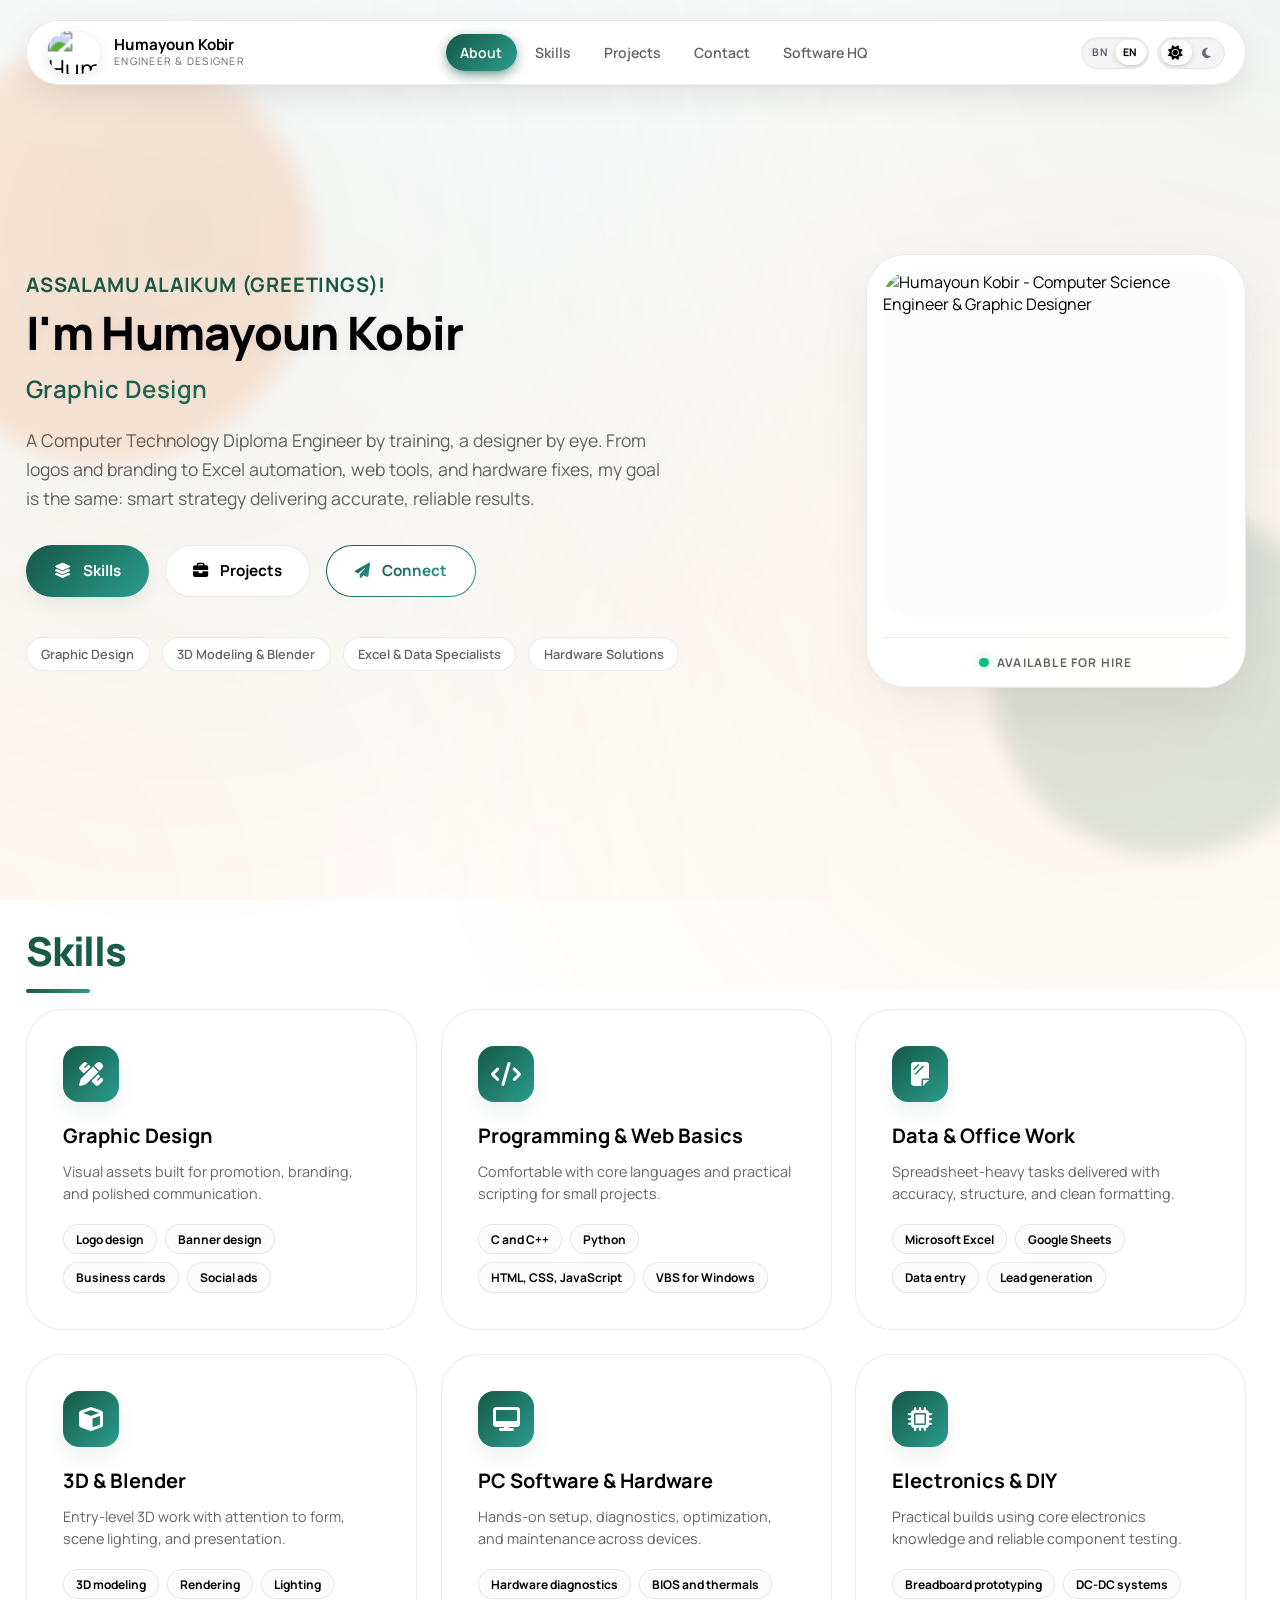
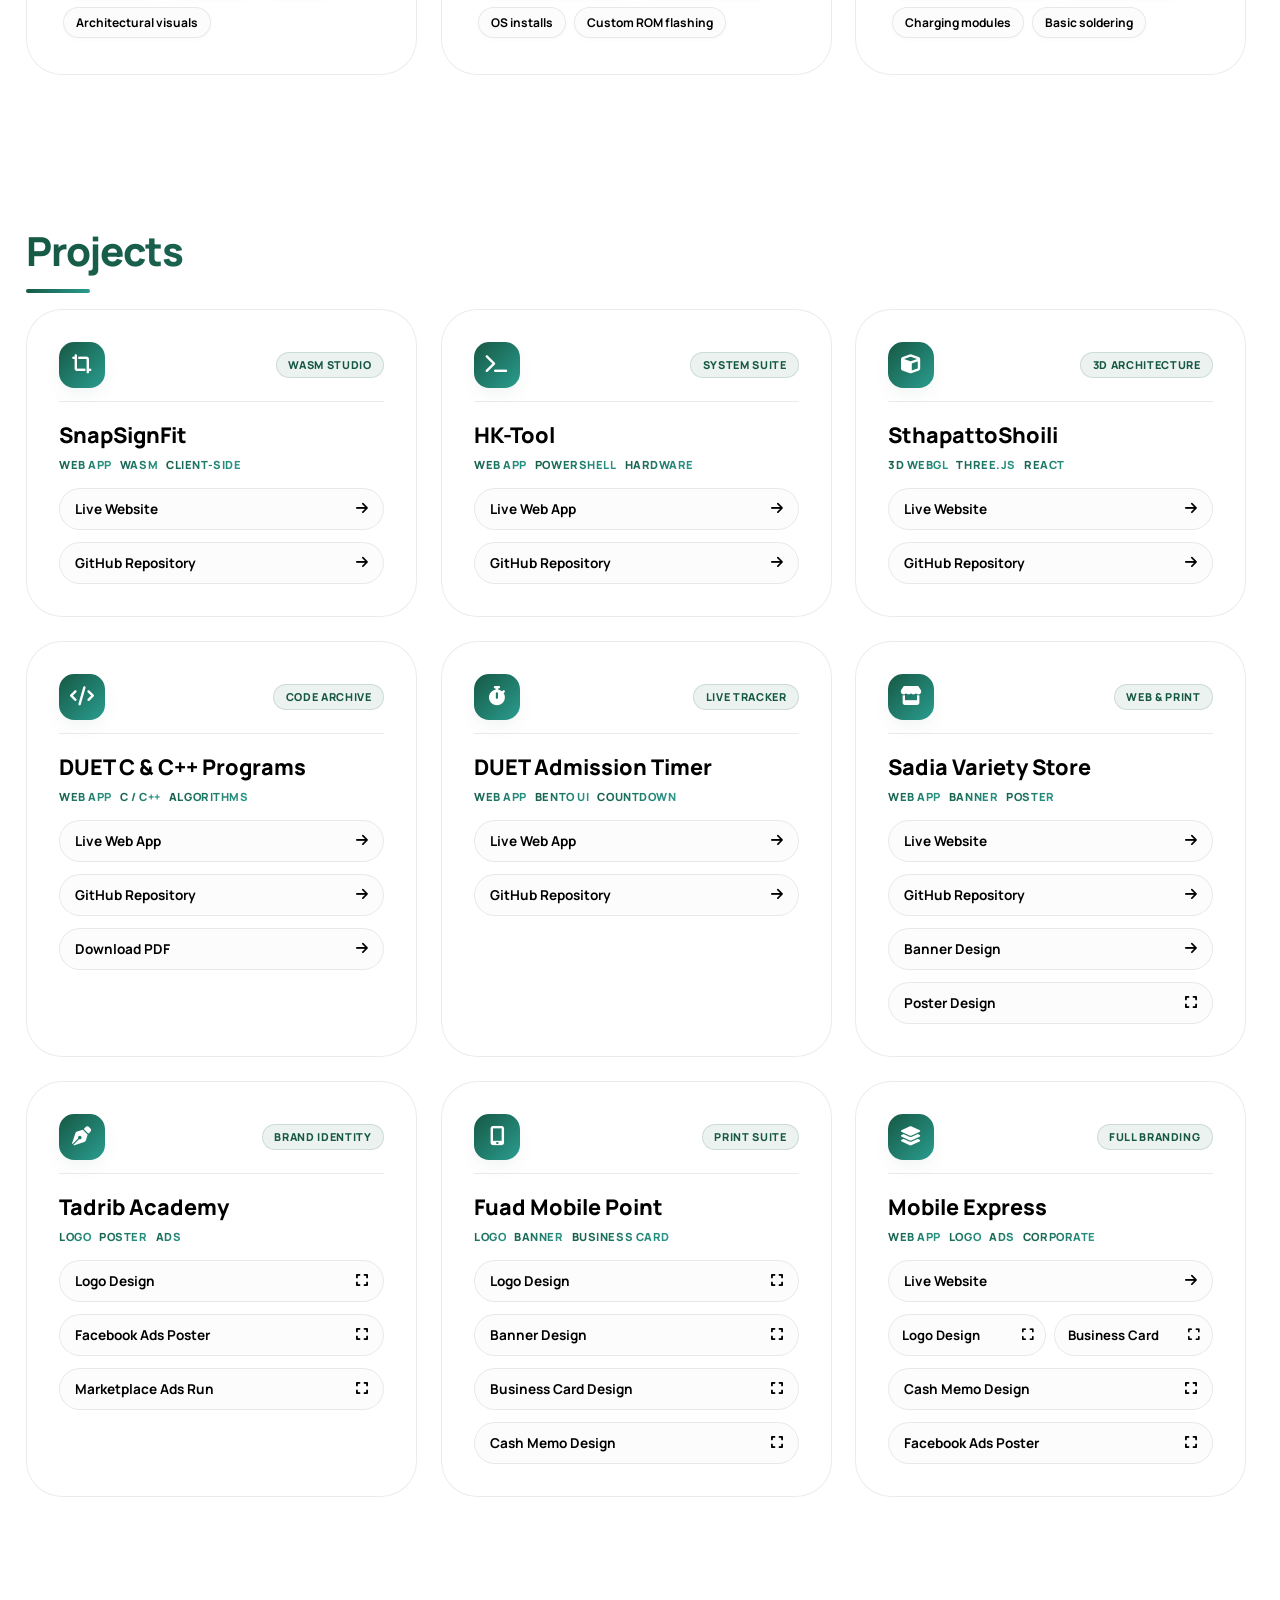
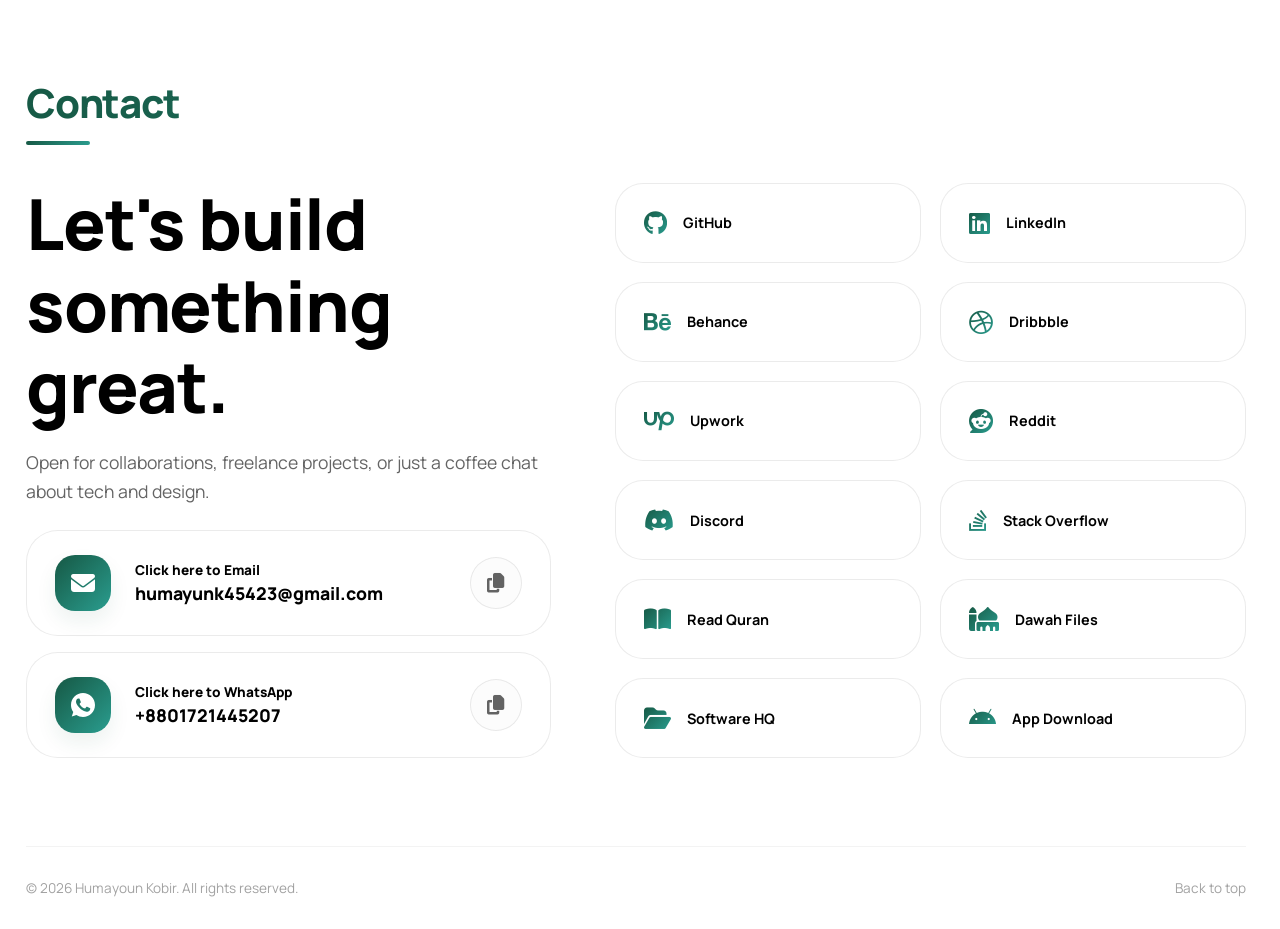
==== commit 9cc7b706: "nav bar lag in mobile fixed" ====
--- a/index.html
+++ b/index.html
@@ -319,8 +319,8 @@
     <link rel="stylesheet" href="https://cdnjs.cloudflare.com/ajax/libs/font-awesome/6.5.0/css/all.min.css"
         media="print" onload="this.media='all'">
 
-    <link rel="stylesheet" href="style.css?v=34">
-    <link rel="stylesheet" href="files.css?v=34">
+    <link rel="stylesheet" href="style.css?v=35">
+    <link rel="stylesheet" href="files.css?v=35">
 
     <style id="sl-critical-css">
 /* ==========================================================================
@@ -1403,8 +1403,8 @@
 
     <div class="copy-toast" id="copyToast" role="status" aria-live="polite"><i class="fa-solid fa-circle-check"></i> Copied to clipboard!</div>
 
-    <script src="script.js?v=34" defer></script>
-    <script src="files.js?v=34" defer></script>
+    <script src="script.js?v=35" defer></script>
+    <script src="files.js?v=35" defer></script>
 
 
     <!-- Interactive Photo Viewer / Lightbox Modal -->
--- a/style.css
+++ b/style.css
@@ -10,6 +10,7 @@
             --surface: rgba(255, 255, 255, .98);
             --surface2: var(--white);
             --nav: rgba(255, 255, 255, .98);
+            --nav-solid: #ffffff;
             --text: var(--black);
             --muted: rgba(5, 5, 5, .62);
             --line: rgba(5, 5, 5, .08);
@@ -39,6 +40,7 @@
             --surface: rgba(22, 22, 22, .98);
             --surface2: rgba(35, 35, 35, 0.98);
             --nav: rgba(10, 10, 10, .98);
+            --nav-solid: #0a0a0a;
             --text: #fdfdfd;
             --muted: rgba(240, 240, 240, .7);
             --line: rgba(255, 255, 255, .08);
@@ -232,27 +234,63 @@
             100% { transform: translate3d(2%, -5%, 0) scale(1); }
         }
 
+        html.mobile-menu-open {
+            overflow: hidden !important;
+            overscroll-behavior: none;
+        }
+
+        html.theme-switching *:not(.toggle-slider):not(.toggle-thumb),
+        html.theme-switching *::before,
+        html.theme-switching *::after {
+            transition: none !important;
+        }
+
         @media (max-width: 1024px) {
             body:before, .bg {
                 display: none !important;
                 animation: none !important;
             }
-            body { 
-                background-color: var(--bg) !important; 
-                background-image: none !important; 
+            body {
+                background-color: var(--bg) !important;
+                background-image: none !important;
                 transition: none !important;
             }
             .hero-copy h1,
+            .hero-copy .hero-main-heading,
             .card,
-            .section {
+            .section,
+            .service-card,
+            .skill-card,
+            .project-card,
+            .project-visual-icon,
+            .project-link,
+            .method,
+            .copy-btn,
+            .social-item,
+            .chips li,
+            .hero-note,
+            .btn,
+            .btn.outline span,
+            .btn.outline i,
+            .mark,
+            .mark img,
+            .portrait,
+            .hamburger-btn {
                 transition: none !important;
+            }
+            .btn,
+            .pill,
+            .dropdown-item,
+            .copy-toast {
+                backdrop-filter: none !important;
+                -webkit-backdrop-filter: none !important;
             }
         }
 
         a {
             text-decoration: none;
             color: inherit;
-            transition: 0.3s ease
+            transition: color 0.2s ease;
         }
 
         .show-mobile { display: none !important; }
@@ -363,50 +401,62 @@
             }
 
             .nav-wrap {
-                position: absolute;
-                top: 0;
-                left: 0;
+                position: relative;
                 width: 100%;
                 height: 58px;
                 padding: 0;
-                background: var(--nav);
-                backdrop-filter: blur(24px);
-                -webkit-backdrop-filter: blur(24px);
+                border: 0;
+                border-radius: 28px;
+                background: transparent;
+                box-shadow: none;
+                overflow: visible;
+                display: block;
+                transition: none;
+            }
+
+            .nav-wrap::before {
+                content: "";
+                position: absolute;
+                inset: 0;
+                border-radius: 28px;
+                background: var(--nav-solid);
                 border: 1px solid var(--line);
-                border-radius: 28px;
-                overflow: hidden;
-                display: flex;
-                flex-direction: column;
-                justify-content: flex-start;
-                align-items: stretch;
-                gap: 0;
-                box-sizing: border-box;
-                box-shadow: 0 10px 40px -10px rgba(0, 0, 0, 0.15);
-                transition: height 0.45s cubic-bezier(0.16, 1, 0.3, 1),
-                            box-shadow 0.45s cubic-bezier(0.16, 1, 0.3, 1),
-                            border-color 0.3s ease,
-                            background 0.3s ease;
-                will-change: height, box-shadow;
-            }
-
-            .nav-wrap.menu-open {
-                height: calc(100dvh - 1.5rem);
-                border-radius: 28px;
-                box-shadow: 0 25px 70px -10px rgba(0, 0, 0, 0.55);
+                box-shadow: 0 8px 24px -8px rgba(0, 0, 0, 0.16);
+                z-index: 1;
+                pointer-events: none;
+                transition: opacity 0.16s ease;
+            }
+
+            html[data-theme="dark"] .nav-wrap::before {
+                box-shadow: 0 10px 28px -8px rgba(0, 0, 0, 0.5);
+            }
+
+            .nav-wrap.menu-open::before {
+                opacity: 0;
             }
 
             .nav-bar-row {
+                position: relative;
+                z-index: 4;
+                top: 1px;
+                margin: 0 1px;
+                width: calc(100% - 2px);
                 height: 56px;
                 min-height: 56px;
                 max-height: 56px;
-                padding: 0 1rem;
+                padding: 0 calc(1rem - 1px);
+                border-radius: 27px;
+                background: var(--nav-solid);
                 display: flex;
                 align-items: center;
                 justify-content: space-between;
                 gap: 0.75rem;
-                width: 100%;
                 box-sizing: border-box;
                 flex-shrink: 0;
+            }
+
+            .nav-wrap.menu-open .nav-bar-row {
+                border-radius: 27px 27px 0 0;
             }
         }
 
@@ -573,7 +623,7 @@
             box-shadow: 0 2px 6px rgba(0, 0, 0, 0.12), 0 1px 2px rgba(0, 0, 0, 0.08);
             pointer-events: none;
             transform: translate3d(0, 0, 0);
-            transition: transform 0.28s cubic-bezier(0.16, 1, 0.3, 1), background-color 0.25s ease, box-shadow 0.25s ease;
+            transition: transform 0.22s cubic-bezier(0.22, 1, 0.36, 1);
             will-change: transform;
             z-index: 1;
         }
@@ -909,7 +959,7 @@
             height: 12px;
             position: relative;
             display: block;
-            transition: transform 0.45s cubic-bezier(0.16, 1, 0.3, 1);
+            transition: transform 0.22s cubic-bezier(0.22, 1, 0.36, 1);
         }
 
         .hamburger-line {
@@ -919,17 +969,16 @@
             height: 2px;
             background: var(--text);
             border-radius: 2px;
-            transition: transform 0.45s cubic-bezier(0.16, 1, 0.3, 1),
-                        opacity 0.3s cubic-bezier(0.16, 1, 0.3, 1);
+            transition: transform 0.22s cubic-bezier(0.22, 1, 0.36, 1),
+                        opacity 0.16s ease;
             transform-origin: center;
-            will-change: transform, opacity;
         }
 
         .hamburger-line.line-top { top: 0; }
         .hamburger-line.line-mid { top: 5px; }
         .hamburger-line.line-bot { top: 10px; }
 
-        /* Morph into Rotating Cross (X) over 1.5s */
+        /* Morph into Rotating Cross (X) */
         .hamburger-btn.active .hamburger-box {
             transform: rotate(180deg);
         }
@@ -947,11 +996,14 @@
             transform: translateY(-5px) rotate(-45deg);
         }
 
-        /* ─── Expanding Navigation Content (Direct Child of .nav-wrap) ─── */
+        /* ─── Expanding Navigation Content (Compositor-Only GPU Drawer Panel) ─── */
         .nav-expanded-content {
+            position: absolute;
+            top: 0;
+            left: 0;
             width: 100%;
-            flex: 1;
-            min-height: 0;
+            height: auto;
+            max-height: calc(100dvh - 1.5rem);
             overflow-y: auto;
             -webkit-overflow-scrolling: touch;
             overscroll-behavior: contain;
@@ -959,12 +1011,28 @@
             flex-direction: column;
             align-items: stretch;
             justify-content: flex-start;
-            padding: 0.75rem 1rem 2.25rem;
+            padding: calc(58px + 0.5rem) 1rem 1.35rem;
             box-sizing: border-box;
-            gap: 1.35rem;
+            gap: 1.2rem;
+            background: var(--nav-solid);
+            border: 1px solid var(--line);
+            border-radius: 28px;
+            box-shadow: 0 12px 28px -8px rgba(0, 0, 0, 0.18);
+            z-index: 2;
             opacity: 0;
+            visibility: hidden;
             pointer-events: none;
-            transition: opacity 0.4s ease 0s;
+            transform-origin: top center;
+            transform: translate3d(0, 0, 0) scale3d(1, 0.92, 1);
+            transition: transform 0.22s cubic-bezier(0.22, 1, 0.36, 1),
+                        opacity 0.16s ease,
+                        visibility 0s linear 0.22s;
+            will-change: transform, opacity;
+            contain: layout style;
+        }
+
+        html[data-theme="dark"] .nav-expanded-content {
+            box-shadow: 0 16px 36px -8px rgba(0, 0, 0, 0.52);
         }
 
         .nav-expanded-content::-webkit-scrollbar {
@@ -978,38 +1046,21 @@
 
         .nav-wrap.menu-open .nav-expanded-content {
             opacity: 1;
+            visibility: visible;
             pointer-events: auto;
-            transition: opacity 0.32s ease 0.05s;
-        }
-
-        /* Staggered Sections (Left Aligned) */
+            transform: translate3d(0, 0, 0) scale3d(1, 1, 1);
+            transition: transform 0.22s cubic-bezier(0.22, 1, 0.36, 1),
+                        opacity 0.16s ease,
+                        visibility 0s linear 0s;
+        }
+
+        /* Drawer Sections (Static inside GPU-composited container for 120fps opening/closing) */
         .nav-expand-section {
-            opacity: 0;
-            transform: translateY(-16px);
-            transition: opacity 0.5s ease, transform 0.6s cubic-bezier(0.16, 1, 0.3, 1);
             display: flex;
             flex-direction: column;
             align-items: stretch;
             text-align: left;
             width: 100%;
-        }
-
-        .nav-wrap.menu-open .nav-expand-section:nth-child(1) {
-            opacity: 1;
-            transform: translateY(0);
-            transition: opacity 0.35s ease 0.04s, transform 0.42s cubic-bezier(0.16, 1, 0.3, 1) 0.04s;
-        }
-
-        .nav-wrap.menu-open .nav-expand-section:nth-child(2) {
-            opacity: 1;
-            transform: translateY(0);
-            transition: opacity 0.35s ease 0.09s, transform 0.42s cubic-bezier(0.16, 1, 0.3, 1) 0.09s;
-        }
-
-        .nav-wrap.menu-open .nav-expand-section:nth-child(3) {
-            opacity: 1;
-            transform: translateY(0);
-            transition: opacity 0.35s ease 0.14s, transform 0.42s cubic-bezier(0.16, 1, 0.3, 1) 0.14s;
         }
 
         .nav-expand-title {
@@ -1074,7 +1125,7 @@
             font-weight: 600;
             font-size: 0.92rem;
             text-decoration: none;
-            transition: all 0.2s ease;
+            transition: background-color 0.16s ease, color 0.16s ease;
             border: 1px solid transparent;
             -webkit-tap-highlight-color: transparent;
             text-align: left;
@@ -1085,16 +1136,16 @@
             color: var(--accent);
             width: 1.25rem;
             text-align: center;
-            transition: color 0.2s ease;
             flex-shrink: 0;
         }
 
-        .nav-expand-link:hover,
-        .nav-expand-link:focus {
-            background: var(--soft);
-            border-color: var(--line);
-            color: var(--text);
-            transform: translateX(3px);
+        @media (hover: hover) {
+            .nav-expand-link:hover,
+            .nav-expand-link:focus-visible {
+                background: var(--soft);
+                border-color: var(--line);
+                color: var(--text);
+            }
         }
 
         .nav-expand-link.active {
@@ -1190,15 +1241,30 @@
             .header-controls #themeToggle {
                 display: none !important;
             }
+
+            #themeToggle .sun i,
+            #themeToggleMobile .sun i,
+            #themeToggle .sun svg,
+            #themeToggleMobile .sun svg,
+            #themeToggle .moon i,
+            #themeToggleMobile .moon i,
+            #themeToggle .moon svg,
+            #themeToggleMobile .moon svg {
+                filter: none !important;
+            }
         }
 
         /* Reduced Motion Accessibility */
         @media (prefers-reduced-motion: reduce) {
             .nav-wrap,
+            .nav-wrap::before,
+            .nav-bar-row,
             .nav-expanded-content,
             .nav-expand-section,
             .hamburger-box,
-            .hamburger-line {
+            .hamburger-line,
+            .toggle-slider,
+            .toggle-thumb {
                 transition: opacity 0.15s ease !important;
                 transform: none !important;
                 animation: none !important;
@@ -1415,15 +1481,16 @@
         }
 
         html[data-theme=dark] .hero-copy h1,
-        .hero-copy .hero-main-heading {
+        html[data-theme=dark] .hero-copy .hero-main-heading {
             color: #fff;
             filter: drop-shadow(0 0 30px rgba(255, 122, 0, 0.4)) drop-shadow(0 0 60px rgba(255, 122, 0, 0.15));
         }
 
-        @media (max-width: 768px) {
+        @media (max-width: 1024px) {
             html[data-theme=dark] .hero-copy h1,
-        .hero-copy .hero-main-heading {
-                filter: drop-shadow(0 0 16px rgba(255, 122, 0, 0.35));
+            html[data-theme=dark] .hero-copy .hero-main-heading {
+                filter: none !important;
+                text-shadow: 0 0 18px rgba(255, 122, 0, 0.24);
             }
         }
 
@@ -2975,7 +3042,6 @@
             border: 1px dashed var(--line);
             border-radius: 2rem;
             margin: 1rem 0;
-            backdrop-filter: blur(10px);
         }
 
         .empty-icon {
--- a/files.css
+++ b/files.css
@@ -109,7 +109,6 @@
             display: flex;
             align-items: center;
             gap: 0.75rem;
-            backdrop-filter: blur(10px);
             border: 0;
         }
 
@@ -426,7 +425,6 @@
             background: var(--surface);
             border: 1px solid var(--line);
             border-radius: 2.5rem;
-            backdrop-filter: blur(10px);
             box-shadow: var(--shadow2);
             text-align: center;
         }
@@ -951,7 +949,6 @@
             border: 1px solid var(--line);
             border-radius: 2.5rem;
             padding: 3rem;
-            backdrop-filter: blur(10px);
             box-shadow: var(--shadow);
         }
 
@@ -1072,7 +1069,6 @@
             font-family: inherit;
             font-size: 1rem;
             font-weight: 600;
-            backdrop-filter: blur(10px);
             transition: all 0.4s var(--bezier);
             box-shadow: var(--shadow);
         }
@@ -1179,6 +1175,53 @@
 
             .detail-hero-column {
                 position: static;
+            }
+
+            .category-dropdown-menu,
+            .adobe-ps,
+            .adobe-ai,
+            .adobe-pr,
+            .adobe-ae,
+            .copy-toast {
+                backdrop-filter: none !important;
+                -webkit-backdrop-filter: none !important;
+            }
+
+            .pill,
+            .dropdown-btn .chevron-icon,
+            .dropdown-item,
+            .dropdown-item i,
+            .file-card,
+            .file-icon,
+            .back-btn,
+            .download-hero,
+            .btn-secondary-soft,
+            .doc-key-copy-btn,
+            .adobe-ps,
+            .adobe-ai,
+            .adobe-pr,
+            .adobe-ae,
+            .adobe-ps i,
+            .adobe-ai i,
+            .adobe-pr i,
+            .adobe-ae i,
+            .code-copy-btn,
+            .copy-btn-small,
+            .doc-preview-wrapper,
+            .pre-copy-btn,
+            .search-box i,
+            .search-box input {
+                transition: none !important;
+            }
+
+            .file-card:hover {
+                transform: none;
+                box-shadow: none;
+                z-index: 1;
+            }
+
+            .file-card:hover .file-icon {
+                transform: none;
             }
         }
 
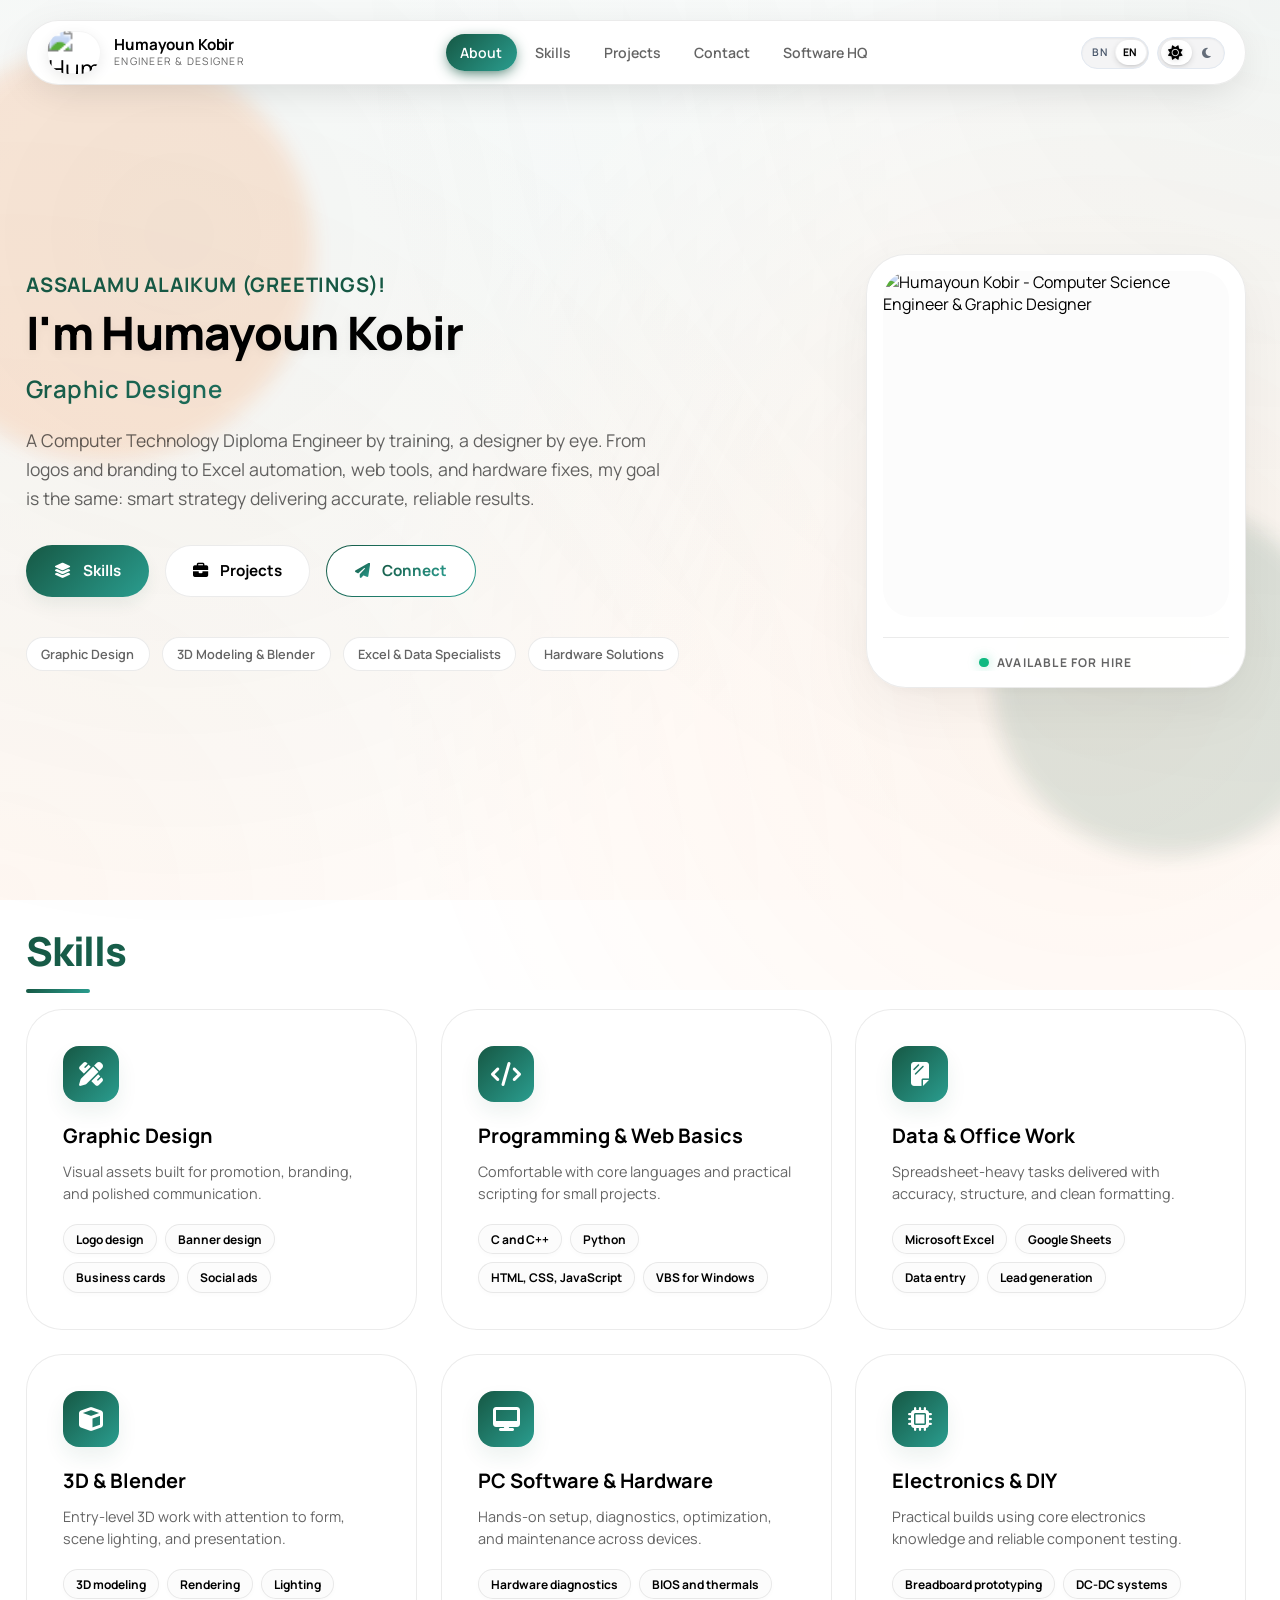
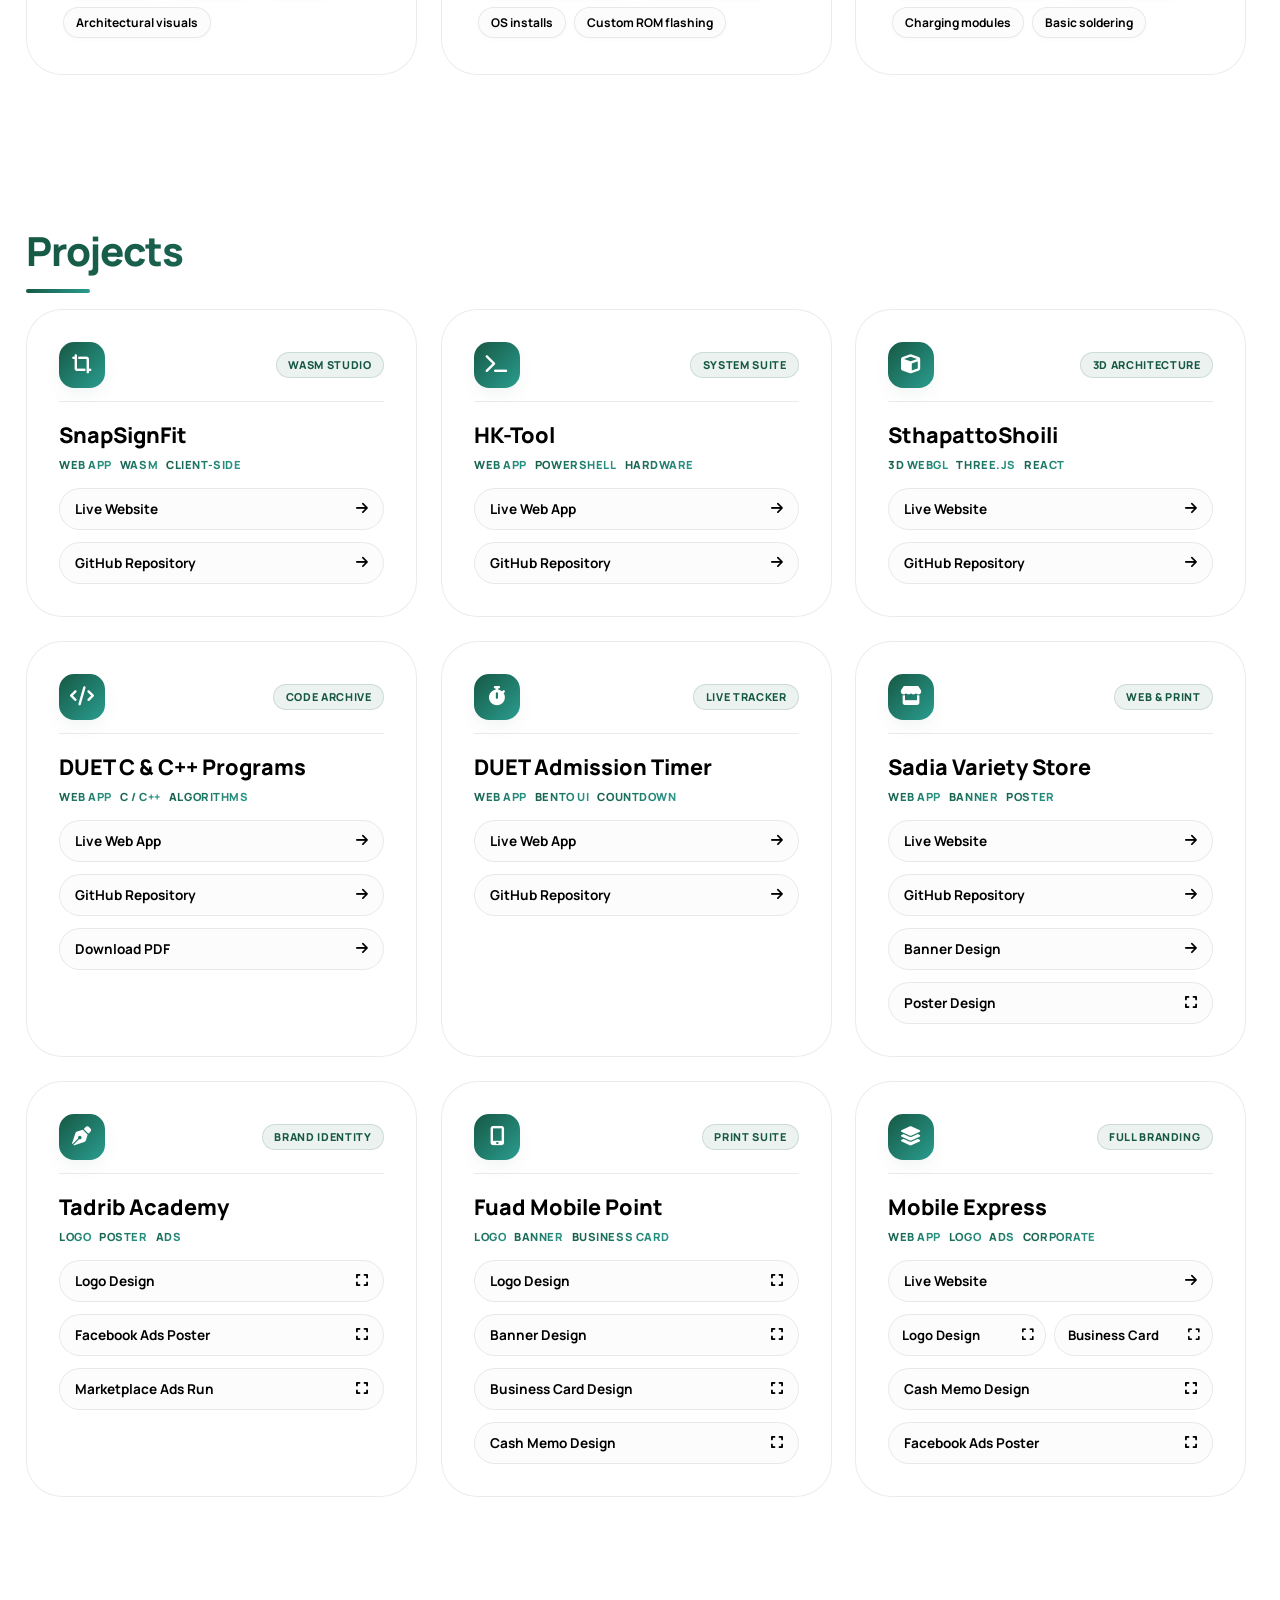
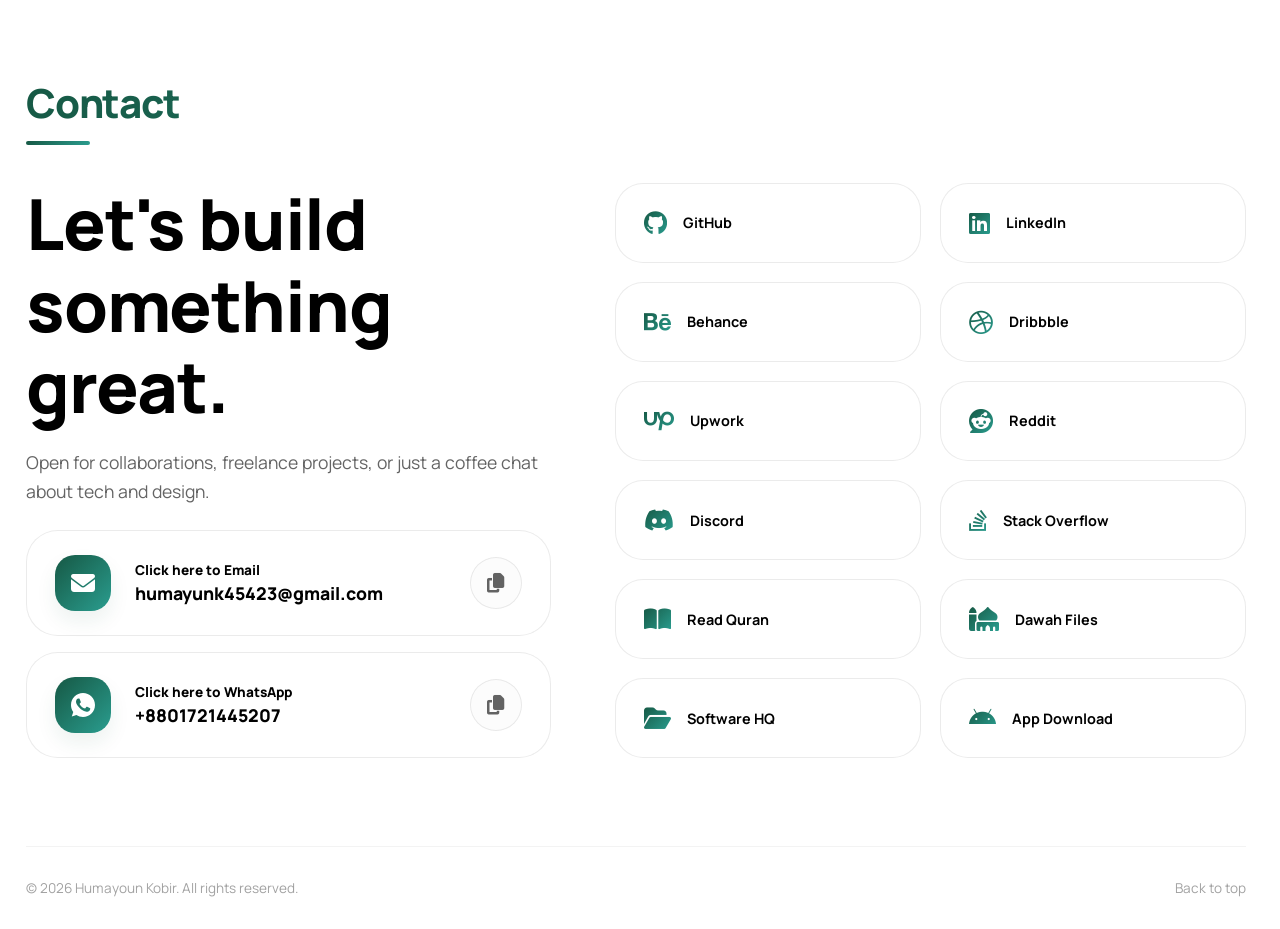
==== commit d5e219a7: "nav bar hamburger menu only appearing on top fixxed." ====
--- a/index.html
+++ b/index.html
@@ -319,8 +319,8 @@
     <link rel="stylesheet" href="https://cdnjs.cloudflare.com/ajax/libs/font-awesome/6.5.0/css/all.min.css"
         media="print" onload="this.media='all'">
 
-    <link rel="stylesheet" href="style.css?v=35">
-    <link rel="stylesheet" href="files.css?v=35">
+    <link rel="stylesheet" href="style.css?v=36">
+    <link rel="stylesheet" href="files.css?v=36">
 
     <style id="sl-critical-css">
 /* ==========================================================================
@@ -1403,8 +1403,8 @@
 
     <div class="copy-toast" id="copyToast" role="status" aria-live="polite"><i class="fa-solid fa-circle-check"></i> Copied to clipboard!</div>
 
-    <script src="script.js?v=35" defer></script>
-    <script src="files.js?v=35" defer></script>
+    <script src="script.js?v=36" defer></script>
+    <script src="files.js?v=36" defer></script>
 
 
     <!-- Interactive Photo Viewer / Lightbox Modal -->
--- a/style.css
+++ b/style.css
@@ -133,6 +133,7 @@
             color: var(--text);
             background-color: var(--bg);
             overflow-x: hidden;
+            overflow-x: clip;
             transition: background-color 0.2s ease, color 0.2s ease;
         }
 
@@ -232,11 +233,6 @@
             33% { transform: translate3d(5%, 8%, 0) scale(1.05); }
             66% { transform: translate3d(-5%, 4%, 0) scale(0.95); }
             100% { transform: translate3d(2%, -5%, 0) scale(1); }
-        }
-
-        html.mobile-menu-open {
-            overflow: hidden !important;
-            overscroll-behavior: none;
         }
 
         html.theme-switching *:not(.toggle-slider):not(.toggle-thumb),
@@ -359,7 +355,7 @@
         .header {
             position: sticky;
             top: 0;
-            z-index: 1000;
+            z-index: 1050;
             padding: 1.25rem 0 0;
             background: transparent;
             pointer-events: none;
@@ -390,7 +386,17 @@
         }
 
         @media (max-width: 1024px) {
+            .shell {
+                padding-top: 66px;
+            }
+
             .header {
+                position: fixed;
+                top: 0;
+                left: 0;
+                right: 0;
+                width: min(1400px, calc(100% - 2rem));
+                margin: 0 auto;
                 padding-top: 0.5rem;
                 height: 66px;
             }
@@ -2568,7 +2574,8 @@
                 font-size: 0.7rem;
             }
 
-            .shell {
+            .shell,
+            .header {
                 width: calc(100% - 1.25rem)
             }
 
